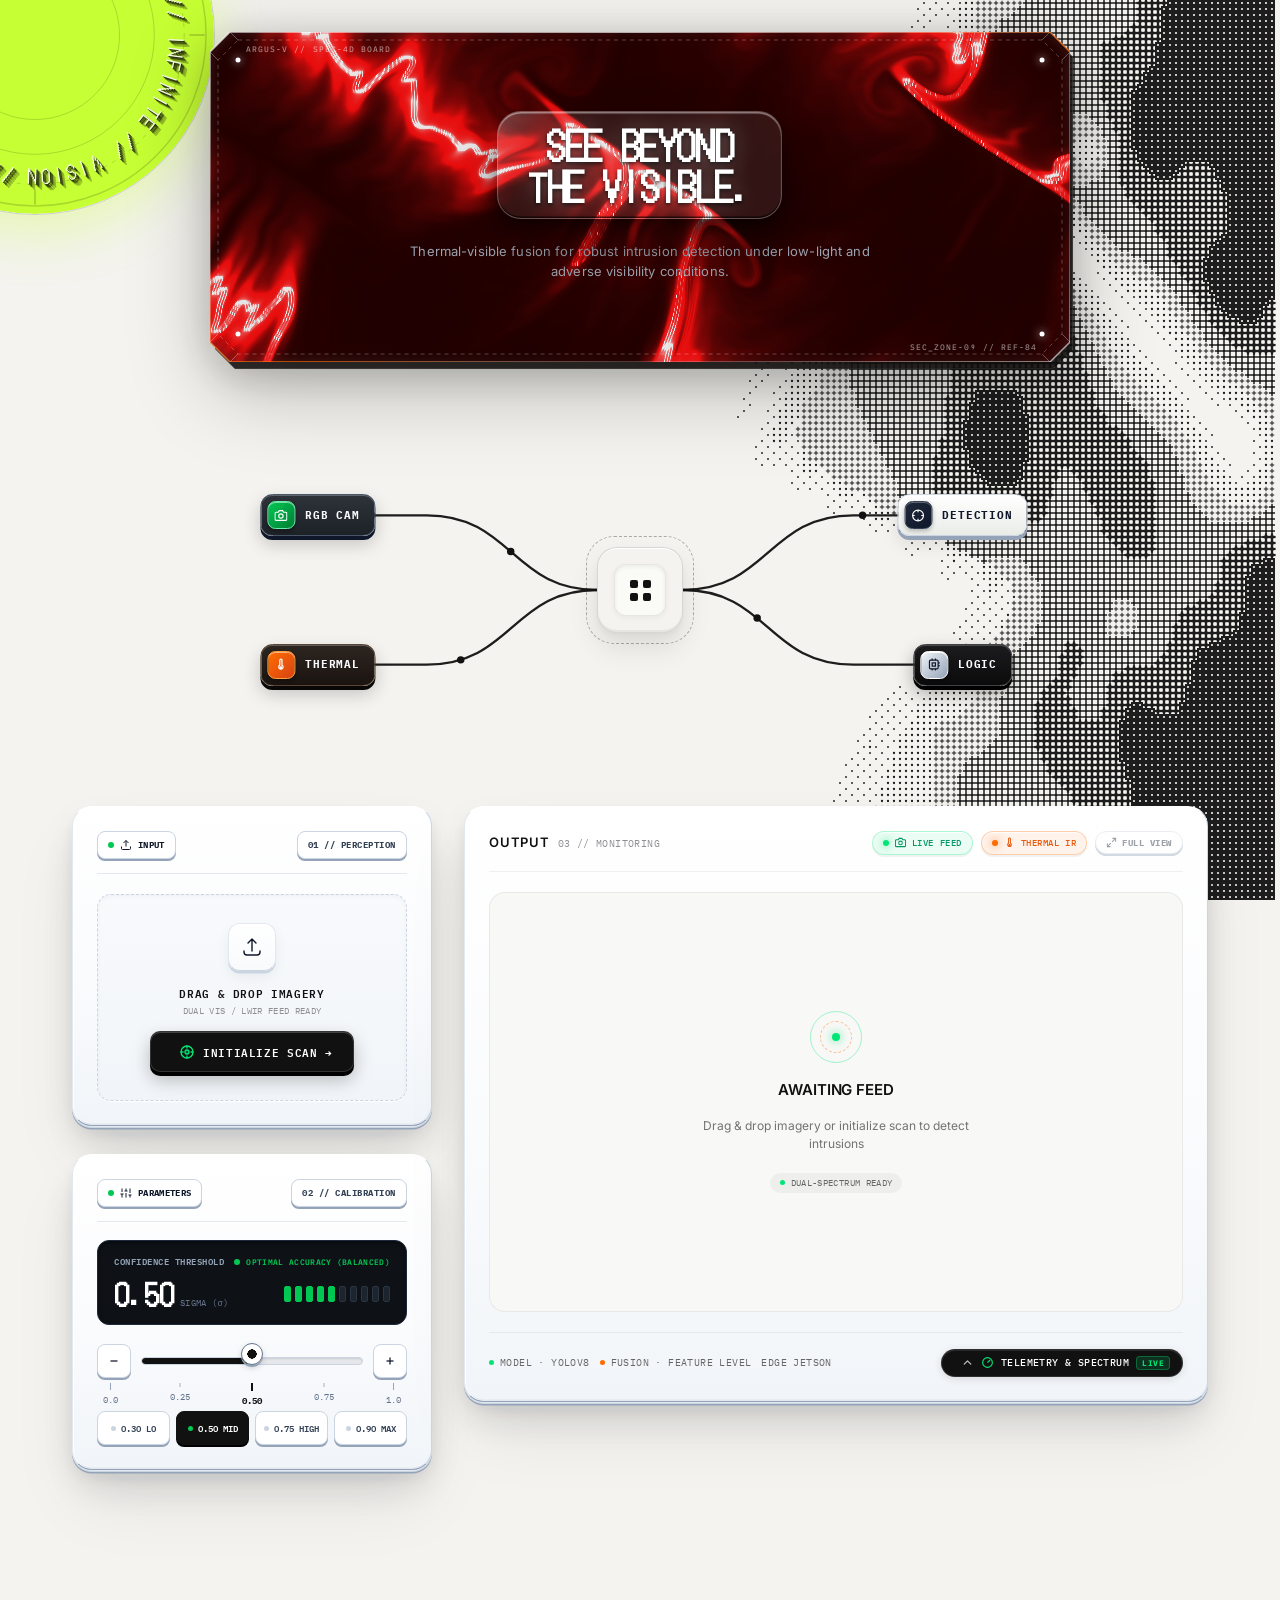
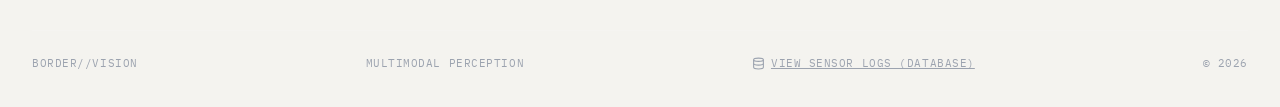
==== src/inference/static/index.html @ 2ac0a7ee "feat(terminal): build tactical surveillance terminal ui with responsive ergonomics and error hud" ====
<!DOCTYPE html>
<html lang="en">
<head>
    <meta charset="UTF-8">
    <meta name="viewport" content="width=device-width, initial-scale=1.0">
    <!-- Custom Brand URL Favicon & App Icons -->
    <link rel="icon" type="image/x-icon" href="favicon.ico?v=2">
    <link rel="icon" type="image/png" sizes="32x32" href="favicon-32x32.png?v=2">
    <link rel="icon" type="image/png" sizes="64x64" href="favicon.png?v=2">
    <link rel="apple-touch-icon" sizes="180x180" href="apple-touch-icon.png?v=2">
    <link rel="stylesheet" href="style.css?v=124">
    <link rel="stylesheet" href="pixel-swap.css?v=10">
    <link rel="stylesheet" href="components/glass-surface/glass-surface.css?v=10">
    <link rel="stylesheet" href="components/liquid-chrome/liquid-chrome.css?v=10">
    <link rel="stylesheet" href="components/cross-dither/cross-dither.css?v=10">
    <link rel="preconnect" href="https://fonts.googleapis.com">
    <link rel="preconnect" href="https://fonts.gstatic.com" crossorigin>
    <link href="https://fonts.googleapis.com/css2?family=DotGothic16&family=IBM+Plex+Mono:wght@400;500;600&family=Inter:wght@400;500;600&display=swap" rel="stylesheet">
    <!-- Full-Site Fluid Lenis Smooth Scrolling Engine -->
    <script src="lenis.min.js"></script>
</head>
<body>
    <!-- Subtle Grid Background -->
    <div class="bg-grid"></div>

    <!-- Cross-Dither Halftone Background Element (Top 0 to Bottom 100 Right Side) -->
    <div class="cross-dither-backdrop" id="crossDitherBackdrop" aria-hidden="true">
        <canvas id="crossDitherBgCanvas" class="cross-dither-bg-canvas"></canvas>
    </div>

    <!-- Top-Left Corner Real Background Spectrum Orb (54% Exposed // Center-to-Radius Transitions) -->
    <div class="corner-bg-orb-system" id="cornerBgOrb" aria-label="Brand Spectrum Orb" title="Click to cycle color palette">
        <div class="corner-bg-orb" id="cornerOrbDisc">
            <!-- Background Base Color Layer -->
            <div class="orb-layer-base" id="orbLayerBase"></div>
            <!-- Center-to-Radius Expanding Ripple Wave Layer -->
            <div class="orb-layer-ripple" id="orbLayerRipple"></div>

            <!-- Concentric Precision Calibration Rings -->
            <svg class="orb-rings-svg" viewBox="0 0 360 360" aria-hidden="true">
                <defs>
                    <path id="orbTextPath" d="M 180, 180 m -135, 0 a 135,135 0 1,1 270,0 a 135,135 0 1,1 -270,0" />
                </defs>
                <circle cx="180" cy="180" r="172" class="orb-svg-outer" />
                <circle cx="180" cy="180" r="150" class="orb-svg-dashed" />
                <circle cx="180" cy="180" r="120" class="orb-svg-solid" />
                <circle cx="180" cy="180" r="85" class="orb-svg-core" />
                <line x1="180" y1="10" x2="180" y2="24" class="orb-svg-tick" />
                <line x1="350" y1="180" x2="336" y2="180" class="orb-svg-tick" />
                <line x1="180" y1="350" x2="180" y2="336" class="orb-svg-tick" />
                <line x1="10" y1="180" x2="24" y2="180" class="orb-svg-tick" />
                
                <g class="orb-circular-text-group">
                    <text class="orb-circular-text">
                        <textPath href="#orbTextPath" startOffset="0%">
                            VISION // THERMAL // DETECTION // INFINITE // VISION // THERMAL // DETECTION // INFINITE // 
                        </textPath>
                    </text>
                </g>
            </svg>
        </div>
    </div>

    <!-- 4D Paper Board Upper Zone (Centered Board) -->
    <div class="metallic-black-header-wrapper">
        <!-- 4D Paper Underlayer Sheet (Physical depth) -->
        <div class="paper-underlayer"></div>

        <header class="metallic-black-header">
            <!-- LiquidChrome Component from React Bits (Background inside the board) -->
            <div id="liquid-chrome-bg" class="liquid-chrome-container" data-liquid-chrome
                 data-base-color="#230202"
                 data-speed="0.22"
                 data-amplitude="0.32"
                 data-frequency-x="2.8"
                 data-frequency-y="2.8"
                 data-interactive="true"></div>



            <!-- Header Content -->
            <div class="metallic-hero-content">
                <div class="hero-glass-surface-wrapper">
                    <div class="glass-surface" id="hero-glass-surface" data-glass-surface data-border-radius="24" data-distortion-scale="-160" data-green-offset="12" data-blue-offset="24" data-background-opacity="0.08">
                        <div class="glass-surface__content">
                            <h1 class="display-font hero-title">SEE BEYOND<br>THE VISIBLE.</h1>
                        </div>
                    </div>
                </div>
                <p class="body-font hero-subtitle">Thermal-visible fusion for robust intrusion detection under low-light and adverse visibility conditions.</p>
            </div>

        </header>

        <!-- Paper 4D Dimensional Border Frame (Desktop) -->
        <svg class="paper-4d-frame desktop-frame" viewBox="0 0 860 330" preserveAspectRatio="none" aria-hidden="true">
            <defs>
                <linearGradient id="paperRimGrad" x1="0%" y1="0%" x2="100%" y2="100%">
                    <stop offset="0%" stop-color="rgba(255, 255, 255, 0.75)" />
                    <stop offset="30%" stop-color="rgba(255, 255, 255, 0.35)" />
                    <stop offset="55%" stop-color="rgba(255, 107, 0, 0.85)" />
                    <stop offset="75%" stop-color="rgba(255, 255, 255, 0.25)" />
                    <stop offset="100%" stop-color="rgba(255, 255, 255, 0.65)" />
                </linearGradient>
            </defs>

            <!-- Outer Beveled Cut Hairline -->
            <path class="paper-rim-outer" d="M 20,0 L 840,0 L 860,20 L 860,310 L 840,330 L 20,330 L 0,310 L 0,20 Z" />

            <!-- Debossed Paper Crease / Scoreline -->
            <path class="paper-crease-inner" d="M 28,8 L 832,8 L 852,28 L 852,302 L 832,322 L 28,322 L 8,302 L 8,28 Z" />

            <!-- 4D Chamfer Corner Fold Creases -->
            <line x1="20" y1="0" x2="28" y2="8" class="paper-fold-seam" />
            <line x1="0" y1="20" x2="8" y2="28" class="paper-fold-seam" />

            <line x1="840" y1="0" x2="832" y2="8" class="paper-fold-seam" />
            <line x1="860" y1="20" x2="852" y2="28" class="paper-fold-seam" />

            <line x1="860" y1="310" x2="852" y2="302" class="paper-fold-seam" />
            <line x1="840" y1="330" x2="832" y2="322" class="paper-fold-seam" />

            <line x1="20" y1="330" x2="28" y2="322" class="paper-fold-seam" />
            <line x1="0" y1="310" x2="8" y2="302" class="paper-fold-seam" />

            <!-- Precision Corner Anchors / Tactile Mounting Rivets -->
            <circle cx="28" cy="28" r="2.5" class="paper-corner-rivet" />
            <circle cx="832" cy="28" r="2.5" class="paper-corner-rivet" />
            <circle cx="832" cy="302" r="2.5" class="paper-corner-rivet" />
            <circle cx="28" cy="302" r="2.5" class="paper-corner-rivet" />

            <!-- Embossed Tech Paper Plate Tag -->
            <text x="36" y="20" class="paper-plate-text">ARGUS-V // SPEC-4D BOARD</text>
            <text x="700" y="318" class="paper-plate-text">SEC_ZONE-09 // REF-84</text>
        </svg>

        <!-- Paper 4D Dimensional Border Frame (Mobile Portrait) -->
        <svg class="paper-4d-frame mobile-frame" viewBox="0 0 340 260" preserveAspectRatio="none" aria-hidden="true">
            <!-- Outer Beveled Cut Hairline -->
            <path class="paper-rim-outer" d="M 14,0 L 326,0 L 340,14 L 340,246 L 326,260 L 14,260 L 0,246 L 0,14 Z" />

            <!-- Debossed Paper Crease / Scoreline -->
            <path class="paper-crease-inner" d="M 20,6 L 320,6 L 334,20 L 334,240 L 320,254 L 20,254 L 6,240 L 6,20 Z" />

            <!-- 4D Chamfer Corner Fold Creases -->
            <line x1="14" y1="0" x2="20" y2="6" class="paper-fold-seam" />
            <line x1="0" y1="14" x2="6" y2="20" class="paper-fold-seam" />
            <line x1="326" y1="0" x2="320" y2="6" class="paper-fold-seam" />
            <line x1="340" y1="14" x2="334" y2="20" class="paper-fold-seam" />
            <line x1="340" y1="246" x2="334" y2="240" class="paper-fold-seam" />
            <line x1="326" y1="260" x2="320" y2="254" class="paper-fold-seam" />
            <line x1="14" y1="260" x2="20" y2="254" class="paper-fold-seam" />
            <line x1="0" y1="246" x2="6" y2="240" class="paper-fold-seam" />

            <!-- Precision Corner Anchors -->
            <circle cx="20" cy="20" r="2.2" class="paper-corner-rivet" />
            <circle cx="320" cy="20" r="2.2" class="paper-corner-rivet" />
            <circle cx="320" cy="240" r="2.2" class="paper-corner-rivet" />
            <circle cx="20" cy="240" r="2.2" class="paper-corner-rivet" />

            <!-- Embossed Tech Paper Plate Tag -->
            <text x="28" y="16" class="paper-plate-text">ARGUS-V // SPEC-4D</text>
            <text x="220" y="248" class="paper-plate-text">SEC_ZONE-09</text>
        </svg>
    </div>

    <main class="content-wrapper">
        <!-- Schematic Visualization -->
        <div class="flow-diagram">
                <svg class="flow-svg" viewBox="0 0 800 300" preserveAspectRatio="xMidYMid meet">
                    <!-- Solid Black Connecting Paths -->
                    <path class="flow-path" d="M 100,80 L 200,80 C 280,80 280,150 360,150" />
                    <path class="flow-path" d="M 100,220 L 200,220 C 280,220 280,150 360,150" />
                    <path class="flow-path" d="M 440,150 C 520,150 520,80 600,80 L 700,80" />
                    <path class="flow-path" d="M 440,150 C 520,150 520,220 600,220 L 700,220" />
                    
                    <!-- Animated Solid Black Particles -->
                    <circle r="3.5" class="flow-dot">
                        <animateMotion dur="2.5s" repeatCount="indefinite" path="M 100,80 L 200,80 C 280,80 280,150 360,150" />
                    </circle>
                    <circle r="3.5" class="flow-dot">
                        <animateMotion dur="2.5s" repeatCount="indefinite" begin="1.25s" path="M 100,80 L 200,80 C 280,80 280,150 360,150" />
                    </circle>
            
                    <circle r="3.5" class="flow-dot">
                        <animateMotion dur="2.5s" repeatCount="indefinite" begin="0.5s" path="M 100,220 L 200,220 C 280,220 280,150 360,150" />
                    </circle>
            
                    <circle r="3.5" class="flow-dot">
                        <animateMotion dur="2.5s" repeatCount="indefinite" begin="0s" path="M 440,150 C 520,150 520,80 600,80 L 700,80" />
                    </circle>
                    <circle r="3.5" class="flow-dot">
                        <animateMotion dur="2.5s" repeatCount="indefinite" begin="1s" path="M 440,150 C 520,150 520,220 600,220 L 700,220" />
                    </circle>
                </svg>
            
                <div class="flow-nodes">
                    <!-- 1. RGB CAM: Solid Gunmetal Chassis + Emerald Metallic Icon Pod -->
                    <button class="btn-3d-node node-metallic-gunmetal" style="left: 12.5%; top: 26.66%;" aria-label="RGB Camera Channel" title="RGB CAM">
                        <span class="btn-3d-icon-badge badge-emerald">
                            <svg class="node-icon" viewBox="0 0 24 24" width="13" height="13" fill="none" stroke="currentColor" stroke-width="2.2"><path d="M23 19a2 2 0 0 1-2 2H3a2 2 0 0 1-2-2V8a2 2 0 0 1 2-2h4l2-3h6l2 3h4a2 2 0 0 1 2 2z"></path><circle cx="12" cy="13" r="4"></circle></svg>
                        </span>
                        <span class="btn-3d-text">RGB CAM</span>
                    </button>

                    <!-- 2. THERMAL: Solid Dark Bronze Chassis + Amber Copper Icon Pod -->
                    <button class="btn-3d-node node-metallic-bronze" style="left: 12.5%; top: 73.33%;" aria-label="Thermal Infrared Channel" title="THERMAL">
                        <span class="btn-3d-icon-badge badge-amber">
                            <svg class="node-icon" viewBox="0 0 24 24" width="13" height="13" fill="none" stroke="currentColor" stroke-width="2.2"><path d="M14 4a2 2 0 0 0-4 0v9.17a4 4 0 1 0 4 0V4z"></path><circle cx="12" cy="18" r="1.5" fill="currentColor"></circle></svg>
                        </span>
                        <span class="btn-3d-text">THERMAL</span>
                    </button>
                    
                    <!-- Central Fusion Hub: 3D Glass Depth (Color Preserved) -->
                    <div class="flow-hub hub-3d-glass" style="left: 50%; top: 50%;">
                        <div class="hub-ring"></div>
                        <div class="hub-core">
                            <div class="core-dots">
                                <div class="c-dot"></div>
                                <div class="c-dot"></div>
                                <div class="c-dot"></div>
                                <div class="c-dot"></div>
                            </div>
                        </div>
                    </div>
            
                    <!-- 3. DETECTION: Solid Platinum White Chassis + Obsidian Black Icon Pod -->
                    <button class="btn-3d-node node-metallic-platinum" style="left: 87.5%; top: 26.66%;" aria-label="Detection Layer" title="DETECTION">
                        <span class="btn-3d-icon-badge badge-obsidian">
                            <svg class="node-icon" viewBox="0 0 24 24" width="13" height="13" fill="none" stroke="currentColor" stroke-width="2.2"><circle cx="12" cy="12" r="10"></circle><line x1="22" y1="12" x2="18" y2="12"></line><line x1="6" y1="12" x2="2" y2="12"></line><line x1="12" y1="6" x2="12" y2="2"></line><line x1="12" y1="22" x2="12" y2="18"></line></svg>
                        </span>
                        <span class="btn-3d-text">DETECTION</span>
                    </button>

                    <!-- 4. LOGIC: Solid Matte Obsidian Black Chassis + Silver Chrome Icon Pod -->
                    <button class="btn-3d-node node-metallic-obsidian" style="left: 87.5%; top: 73.33%;" aria-label="Edge Logic Engine" title="LOGIC">
                        <span class="btn-3d-icon-badge badge-chrome">
                            <svg class="node-icon" viewBox="0 0 24 24" width="13" height="13" fill="none" stroke="currentColor" stroke-width="2.2"><rect x="4" y="4" width="16" height="16" rx="2" ry="2"></rect><rect x="9" y="9" width="6" height="6"></rect><line x1="9" y1="1" x2="9" y2="4"></line><line x1="15" y1="1" x2="15" y2="4"></line><line x1="9" y1="20" x2="9" y2="23"></line><line x1="15" y1="20" x2="15" y2="23"></line><line x1="20" y1="9" x2="23" y2="9"></line><line x1="20" y1="14" x2="23" y2="14"></line></svg>
                        </span>
                        <span class="btn-3d-text">LOGIC</span>
                    </button>
                </div>
        </div>

        <section class="dashboard-grid">
            <div class="panel-column">
                <!-- Upload Card 01: 3D Tactical Sensor Input Platter -->
                <div class="data-card upload-card card-3d-console" id="upload-box">
                    <!-- Corner Hardware Accents -->
                    <div class="card-3d-corner tl"></div>
                    <div class="card-3d-corner tr"></div>
                    <div class="card-3d-corner bl"></div>
                    <div class="card-3d-corner br"></div>

                    <div class="card-header">
                        <span class="tech-label label-3d-glow">
                            <span class="input-live-dot"></span>
                            <svg class="header-tag-icon" viewBox="0 0 24 24" width="12" height="12" fill="none" stroke="currentColor" stroke-width="2"><path d="M21 15v4a2 2 0 0 1-2 2H5a2 2 0 0 1-2-2v-4"></path><polyline points="17 8 12 3 7 8"></polyline><line x1="12" y1="3" x2="12" y2="15"></line></svg>
                            INPUT
                        </span>
                        <span class="tech-label label-3d-tag">
                            <span class="tag-desktop">01 // PERCEPTION</span>
                            <span class="tag-mobile">01</span>
                        </span>
                    </div>
                    <div class="upload-content upload-content-3d">
                        <div class="upload-corner-mark mark-tl"></div>
                        <div class="upload-corner-mark mark-tr"></div>
                        <div class="upload-corner-mark mark-bl"></div>
                        <div class="upload-corner-mark mark-br"></div>
                        <div class="upload-icon-chassis">
                            <svg class="upload-icon" xmlns="http://www.w3.org/2000/svg" fill="none" viewBox="0 0 24 24" stroke="currentColor">
                                <path stroke-linecap="round" stroke-linejoin="round" stroke-width="1.4" d="M4 16v1a3 3 0 003 3h10a3 3 0 003-3v-1m-4-8l-4-4m0 0L8 8m4-4v12" />
                            </svg>
                        </div>
                        <div class="upload-text-group">
                            <p class="tech-text upload-heading">DRAG &amp; DROP IMAGERY</p>
                            <span class="upload-subtext">DUAL VIS / LWIR FEED READY</span>
                        </div>
                        <button class="btn-scan-3d" id="scan-button" aria-label="Initialize Detection Scan">
                            <span class="btn-scan-beam"></span>
                            <svg class="btn-scan-icon" viewBox="0 0 24 24" width="16" height="16" fill="none" stroke="currentColor" stroke-width="2" stroke-linecap="round" stroke-linejoin="round">
                                <circle cx="12" cy="12" r="9"></circle>
                                <path d="M12 3v3m0 12v3M3 12h3m12 0h3"></path>
                                <circle cx="12" cy="12" r="3" fill="currentColor" fill-opacity="0.3"></circle>
                            </svg>
                            <span class="btn-text-desktop">INITIALIZE SCAN &rarr;</span>
                            <span class="btn-text-mobile">SCAN</span>
                        </button>
                        <input type="file" id="file-input" class="hidden" accept="image/*">
                    </div>
                </div>

                <!-- Parameters Card 02: 3D Tactical Tuning Console -->
                <div class="data-card settings-card card-3d-console">
                    <!-- Corner Hardware Accents -->
                    <div class="card-3d-corner tl"></div>
                    <div class="card-3d-corner tr"></div>
                    <div class="card-3d-corner bl"></div>
                    <div class="card-3d-corner br"></div>

                    <div class="card-header">
                        <span class="tech-label label-3d-glow">
                            <span class="param-live-dot"></span>
                            <svg class="header-tag-icon" viewBox="0 0 24 24" width="12" height="12" fill="none" stroke="currentColor" stroke-width="2"><line x1="4" y1="21" x2="4" y2="14"></line><line x1="4" y1="10" x2="4" y2="3"></line><line x1="12" y1="21" x2="12" y2="12"></line><line x1="12" y1="8" x2="12" y2="3"></line><line x1="20" y1="21" x2="20" y2="16"></line><line x1="20" y1="12" x2="20" y2="3"></line><line x1="1" y1="14" x2="7" y2="14"></line><line x1="9" y1="8" x2="15" y2="8"></line><line x1="17" y1="16" x2="23" y2="16"></line></svg>
                            PARAMETERS
                        </span>
                        <span class="tech-label label-3d-tag">
                            <span class="tag-desktop">02 // CALIBRATION</span>
                            <span class="tag-mobile">02</span>
                        </span>
                    </div>

                    <!-- 3D Precision HUD Display Matrix -->
                    <div class="param-hud-screen">
                        <div class="hud-screen-top">
                            <span class="hud-screen-label">CONFIDENCE THRESHOLD</span>
                            <div class="hud-screen-status">
                                <span class="status-pulse-dot"></span>
                                <span id="conf-status-text">OPTIMAL ACCURACY</span>
                            </div>
                        </div>
                        <div class="hud-screen-main">
                            <div class="hud-value-display">
                                <span class="hud-main-val" id="conf-val">0.50</span>
                                <span class="hud-unit-tag">SIGMA (&sigma;)</span>
                            </div>
                            <!-- 10-Segment LED Meter -->
                            <div class="hud-led-meter" id="hud-led-meter" aria-hidden="true">
                                <span class="led-seg is-lit"></span>
                                <span class="led-seg is-lit"></span>
                                <span class="led-seg is-lit"></span>
                                <span class="led-seg is-lit"></span>
                                <span class="led-seg is-lit"></span>
                                <span class="led-seg"></span>
                                <span class="led-seg"></span>
                                <span class="led-seg"></span>
                                <span class="led-seg"></span>
                                <span class="led-seg"></span>
                            </div>
                        </div>
                    </div>

                    <!-- 3D Recessed Physical Slider Control Bay -->
                    <div class="control-group">
                        <div class="slider-control-row">
                            <button type="button" class="btn-nudge-3d" id="btn-nudge-down" aria-label="Decrease threshold by 0.05">
                                <svg viewBox="0 0 24 24" width="12" height="12" fill="none" stroke="currentColor" stroke-width="2.5"><line x1="5" y1="12" x2="19" y2="12"></line></svg>
                            </button>
                            <div class="range-wrapper-3d">
                                <div class="range-track-groove">
                                    <div class="range-track-fill" id="range-track-fill" style="width: 50%;"></div>
                                </div>
                                <input type="range" id="conf-slider" min="0" max="1" step="0.05" value="0.5" aria-label="Confidence Threshold Slider">
                            </div>
                            <button type="button" class="btn-nudge-3d" id="btn-nudge-up" aria-label="Increase threshold by 0.05">
                                <svg viewBox="0 0 24 24" width="12" height="12" fill="none" stroke="currentColor" stroke-width="2.5"><line x1="12" y1="5" x2="12" y2="19"></line><line x1="5" y1="12" x2="19" y2="12"></line></svg>
                            </button>
                        </div>
                        
                        <!-- Precision Calibration Scale -->
                        <div class="range-scale-ticks">
                            <div class="scale-point" data-val="0.0">
                                <div class="scale-tick major"></div>
                                <span>0.0</span>
                            </div>
                            <div class="scale-point" data-val="0.25">
                                <div class="scale-tick"></div>
                                <span>0.25</span>
                            </div>
                            <div class="scale-point active" data-val="0.5">
                                <div class="scale-tick major"></div>
                                <span>0.50</span>
                            </div>
                            <div class="scale-point" data-val="0.75">
                                <div class="scale-tick"></div>
                                <span>0.75</span>
                            </div>
                            <div class="scale-point" data-val="1.0">
                                <div class="scale-tick major"></div>
                                <span>1.0</span>
                            </div>
                        </div>

                        <!-- 3D Tactile Preset Push-Buttons -->
                        <div class="param-preset-group">
                            <button type="button" class="btn-preset-3d" data-preset="0.30">
                                <span class="preset-led"></span>
                                <span>0.30 LO</span>
                            </button>
                            <button type="button" class="btn-preset-3d is-active" data-preset="0.50">
                                <span class="preset-led"></span>
                                <span>0.50 MID</span>
                            </button>
                            <button type="button" class="btn-preset-3d" data-preset="0.75">
                                <span class="preset-led"></span>
                                <span>0.75 HIGH</span>
                            </button>
                            <button type="button" class="btn-preset-3d" data-preset="0.90">
                                <span class="preset-led"></span>
                                <span>0.90 MAX</span>
                            </button>
                        </div>
                    </div>
                </div>
            </div>

            <!-- Output Display Card: 3D Master Monitoring Console -->
            <div class="data-card display-card card-3d-console">
                <!-- Corner Hardware Accents -->
                <div class="card-3d-corner tl"></div>
                <div class="card-3d-corner tr"></div>
                <div class="card-3d-corner bl"></div>
                <div class="card-3d-corner br"></div>

                <div class="card-header">
                    <div class="apple-header-title">
                        <span class="title-text">OUTPUT</span>
                        <span class="index-tag">
                            <span class="tag-desktop">03 // MONITORING</span>
                            <span class="tag-mobile">03</span>
                        </span>
                    </div>
                    <div class="apple-status-pills">
                        <span class="apple-pill-green pill-3d">
                            <span class="pill-dot"></span>
                            <svg class="pill-icon" viewBox="0 0 24 24" width="11" height="11" fill="none" stroke="currentColor" stroke-width="2.2"><path d="M23 19a2 2 0 0 1-2 2H3a2 2 0 0 1-2-2V8a2 2 0 0 1 2-2h4l2-3h6l2 3h4a2 2 0 0 1 2 2z"></path><circle cx="12" cy="13" r="4"></circle></svg>
                            <span class="pill-text-desktop">LIVE FEED</span>
                            <span class="pill-text-mobile">LIVE</span>
                        </span>
                        <span class="apple-pill-orange pill-3d">
                            <span class="pill-dot"></span>
                            <svg class="pill-icon" viewBox="0 0 24 24" width="11" height="11" fill="none" stroke="currentColor" stroke-width="2.2"><path d="M14 4a2 2 0 0 0-4 0v9.17a4 4 0 1 0 4 0V4z"></path><circle cx="12" cy="18" r="1.5" fill="currentColor"></circle></svg>
                            <span class="pill-text-desktop">THERMAL IR</span>
                            <span class="pill-text-mobile">IR</span>
                        </span>
                        <button class="apple-pill-fullview pill-3d" id="btn-fullview-trigger" title="Inspect Full View" aria-label="Open Full View">
                            <svg viewBox="0 0 24 24" width="11" height="11" fill="none" stroke="currentColor" stroke-width="2.2" stroke-linecap="round" stroke-linejoin="round">
                                <polyline points="15 3 21 3 21 9"></polyline>
                                <polyline points="9 21 3 21 3 15"></polyline>
                                <line x1="21" y1="3" x2="14" y2="10"></line>
                                <line x1="3" y1="21" x2="10" y2="14"></line>
                            </svg>
                            <span class="pill-text-desktop">FULL VIEW</span>
                            <span class="pill-text-mobile">EXPAND</span>
                        </button>
                    </div>
                </div>
                
                <div id="alert-banner" class="alert-minimal hidden">
                    <span class="alert-dot"></span>
                    <span id="alert-text" class="tech-text">INTRUSION DETECTED</span>
                </div>

                <!-- Tactical Defense Error & Exception HUD Banner -->
                <div id="system-error-banner" class="system-error-banner hidden" role="alert">
                    <div class="error-banner-icon">
                        <svg viewBox="0 0 24 24" width="15" height="15" fill="none" stroke="currentColor" stroke-width="2.2" stroke-linecap="round" stroke-linejoin="round">
                            <polygon points="7.86 2 16.14 2 22 7.86 22 16.14 16.14 22 7.86 22 2 16.14 2 7.86 7.86 2"></polygon>
                            <line x1="12" y1="8" x2="12" y2="12"></line>
                            <line x1="12" y1="16" x2="12.01" y2="16"></line>
                        </svg>
                    </div>
                    <div class="error-banner-content">
                        <div class="error-banner-title">
                            <span id="system-error-title">SYSTEM EXCEPTION</span>
                            <span id="system-error-code" class="error-banner-code">ERR_SEC</span>
                        </div>
                        <span id="system-error-text" class="error-banner-text">Error details will appear here.</span>
                    </div>
                    <button id="system-error-close" class="error-banner-close" aria-label="Dismiss error">&times;</button>
                </div>

                <div class="display-panel" id="output-display-panel">
                    <img id="output-image" class="hidden" alt="Detection Output" title="Click to view full image">
                    
                    <!-- Floating Expand Hint on Image Hover -->
                    <button class="output-expand-hint" id="output-expand-hint" aria-label="Expand image to full view">
                        <svg viewBox="0 0 24 24" width="13" height="13" fill="none" stroke="currentColor" stroke-width="2.2" stroke-linecap="round" stroke-linejoin="round">
                            <polyline points="15 3 21 3 21 9"></polyline>
                            <polyline points="9 21 3 21 3 15"></polyline>
                            <line x1="21" y1="3" x2="14" y2="10"></line>
                            <line x1="3" y1="21" x2="10" y2="14"></line>
                        </svg>
                        <span>FULL VIEW</span>
                    </button>
                    
                    <!-- Apple-level Minimal Standby Placeholder -->
                    <div id="placeholder" class="apple-standby">
                        <div class="apple-standby-icon">
                            <div class="icon-ring"></div>
                            <div class="icon-ring-inner"></div>
                            <div class="icon-center-dot"></div>
                        </div>
                        <span class="apple-standby-title">AWAITING FEED</span>
                        <p class="apple-standby-desc">Drag & drop imagery or initialize scan to detect intrusions</p>
                        <div class="apple-standby-tag">
                            <span class="tag-indicator"></span>
                            <span>DUAL-SPECTRUM READY</span>
                        </div>
                    </div>
                    
                    <!-- Apple-level Minimal Processing State -->
                    <div id="spinner" class="apple-processing hidden">
                        <div class="apple-progress-bar"></div>
                        <span class="apple-processing-title">PROCESSING</span>
                        <p class="apple-processing-sub">FUSING THERMAL & RGB TENSORS</p>
                    </div>

                    <!-- Hardware-accelerated Canvas for High-Performance Pixel Swap & Shimmer -->
                    <canvas id="pixel-swap-canvas" class="pixel-swap-canvas"></canvas>
                </div>
                
                <div class="card-footer">
                    <div class="card-footer-chips">
                        <div class="apple-footer-chip">
                            <span class="chip-dot-green"></span>
                            <span class="chip-text-desktop">MODEL · YOLOv8</span>
                            <span class="chip-text-mobile">YOLOv8</span>
                        </div>
                        <div class="apple-footer-chip">
                            <span class="chip-dot-orange"></span>
                            <span class="chip-text-desktop">FUSION · FEATURE LEVEL</span>
                            <span class="chip-text-mobile">FUSION</span>
                        </div>
                        <div class="apple-footer-chip">
                            <span class="chip-text-desktop">EDGE JETSON</span>
                            <span class="chip-text-mobile">JETSON</span>
                        </div>
                    </div>

                    <!-- Attached Dropup Controls Dock -->
                    <div class="attached-dropup-dock" id="output-dropup-dock">
                        <button class="dropup-trigger" id="dropup-trigger-btn" aria-expanded="false" aria-label="Toggle Sensory Telemetry & Spectral Modes">
                            <span class="dropup-trigger-glow"></span>
                            <svg class="dropup-icon-chevron" viewBox="0 0 24 24" width="13" height="13" fill="none" stroke="currentColor" stroke-width="2.5" stroke-linecap="round" stroke-linejoin="round">
                                <polyline points="18 15 12 9 6 15"></polyline>
                            </svg>
                            <svg class="dropup-icon-radar" viewBox="0 0 24 24" width="13" height="13" fill="none" stroke="currentColor" stroke-width="2">
                                <circle cx="12" cy="12" r="9"></circle>
                                <path d="M12 12l5-5"></path>
                            </svg>
                            <span class="dropup-text-desktop">TELEMETRY &amp; SPECTRUM</span>
                            <span class="dropup-text-mobile">TELEMETRY</span>
                            <span class="dropup-badge-live">LIVE</span>
                        </button>

                        <!-- Upward Sliding Dropup Panel -->
                        <div class="attached-dropup-panel" id="attached-dropup-panel" aria-hidden="true">
                            <div class="dropup-panel-header">
                                <div class="panel-header-title">
                                    <span class="panel-title-tag">SPECTRUM TELEMETRY</span>
                                    <span class="panel-subtitle">LIVE SENSORY DIAGNOSTICS</span>
                                </div>
                                <span class="panel-status-pill">
                                    <span class="pill-dot"></span>
                                    ONLINE
                                </span>
                            </div>

                            <!-- Live Telemetry Grid -->
                            <div class="dropup-telemetry-grid">
                                <div class="telemetry-card">
                                    <span class="telemetry-label">INFERENCE SPEED</span>
                                    <span class="telemetry-val" id="telemetry-fps">60 FPS <small class="text-sub">· 18.4ms</small></span>
                                </div>
                                <div class="telemetry-card">
                                    <span class="telemetry-label">THERMAL &Delta;T PEAK</span>
                                    <span class="telemetry-val text-accent-orange" id="telemetry-temp">+4.2&deg;C</span>
                                </div>
                                <div class="telemetry-card">
                                    <span class="telemetry-label">FUSION CONFIDENCE</span>
                                    <span class="telemetry-val text-accent-green" id="telemetry-confidence">94.8%</span>
                                </div>
                                <div class="telemetry-card">
                                    <span class="telemetry-label">TENSOR DIMENSIONS</span>
                                    <span class="telemetry-val">640&times;640 <small class="text-sub">RGB+IR</small></span>
                                </div>
                            </div>

                            <div class="dropup-divider"></div>

                            <!-- Spectral View Mode Selector -->
                            <div class="dropup-modes-section">
                                <span class="section-label">SPECTRAL VIEWPORT MODE</span>
                                <div class="spectral-mode-buttons">
                                    <button class="spectral-mode-btn is-active" data-mode="fusion">
                                        <span class="mode-dot mode-dot-fusion"></span>
                                        <span>DUAL FUSION</span>
                                    </button>
                                    <button class="spectral-mode-btn" data-mode="whitehot">
                                        <span class="mode-dot mode-dot-thermal"></span>
                                        <span>WHITE-HOT IR</span>
                                    </button>
                                    <button class="spectral-mode-btn" data-mode="ironbow">
                                        <span class="mode-dot mode-dot-ironbow"></span>
                                        <span>IRONBOW</span>
                                    </button>
                                    <button class="spectral-mode-btn" data-mode="rgb">
                                        <span class="mode-dot mode-dot-rgb"></span>
                                        <span>ENHANCED RGB</span>
                                    </button>
                                </div>
                            </div>

                            <!-- Threat Overlay Toggles -->
                            <div class="dropup-toggles-row">
                                <label class="dropup-toggle-item">
                                    <input type="checkbox" id="toggle-bboxes" checked>
                                    <span class="custom-toggle-slider"></span>
                                    <span class="toggle-text">BOUNDING BOXES</span>
                                </label>
                                <label class="dropup-toggle-item">
                                    <input type="checkbox" id="toggle-heatmap" checked>
                                    <span class="custom-toggle-slider"></span>
                                    <span class="toggle-text">HEATMAP OVERLAY</span>
                                </label>
                            </div>
                        </div>
                    </div>
                </div>
            </div>
        </section>
    </main>

    <footer>
        <div class="footer-line"></div>
        <div class="footer-content tech-text text-muted">
            <span class="footer-brand">BORDER//VISION</span>
            <span class="footer-tagline">MULTIMODAL PERCEPTION</span>
            <span class="footer-logs-wrap">
                <a href="/gallery.html" class="footer-logs-btn">
                    <svg viewBox="0 0 24 24" width="13" height="13" fill="none" stroke="currentColor" stroke-width="2"><ellipse cx="12" cy="5" rx="9" ry="3"></ellipse><path d="M21 12c0 1.66-4 3-9 3s-9-1.34-9-3"></path><path d="M3 5v14c0 1.66 4 3 9 3s9-1.34 9-3V5"></path></svg>
                    <span class="logs-text-desktop">VIEW SENSOR LOGS (DATABASE)</span>
                    <span class="logs-text-mobile">SENSOR LOGS</span>
                </a>
            </span>
            <span class="footer-copy">&copy; 2026</span>
        </div>
    </footer>

    <!-- Full View Lightbox Terminal Modal (Smooth 3D Flip & Upscale) -->
    <div class="image-fullview-modal" id="imageFullviewModal" aria-hidden="true" role="dialog" aria-modal="true">
        <!-- Backdrop Blur (Touching/clicking outside closes the modal) -->
        <div class="fullview-backdrop" id="fullviewBackdrop"></div>
        
        <!-- 3D Flipping & Scaling Dialog Frame -->
        <div class="fullview-dialog" id="fullviewDialog">
            <!-- 3D Header Bar with Close Button -->
            <div class="fullview-hud-header">
                <div class="fullview-hud-left">
                    <span class="fullview-tag-badge">
                        <span class="fullview-live-dot"></span>
                        <span class="fullview-tag-text">ANALYZED OUTPUT // 03</span>
                    </span>
                    <span class="fullview-meta-chip" id="fullviewMetaDimensions">FULL RESOLUTION</span>
                </div>

                <!-- Prominent 3D Close Button -->
                <button class="fullview-close-btn" id="fullviewCloseBtn" aria-label="Close Full View (Esc)" title="Close (Esc)">
                    <svg viewBox="0 0 24 24" width="13" height="13" fill="none" stroke="currentColor" stroke-width="2.5" stroke-linecap="round" stroke-linejoin="round">
                        <line x1="18" y1="6" x2="6" y2="18"></line>
                        <line x1="6" y1="6" x2="18" y2="18"></line>
                    </svg>
                    <span>CLOSE</span>
                </button>
            </div>

            <!-- 3D Image Chassis Frame -->
            <div class="fullview-image-chassis" id="fullviewImageChassis">
                <img class="fullview-img" id="fullviewImg" src="" alt="Analyzed Detection Output Full View">
                <!-- Tactical Corner Brackets -->
                <div class="fullview-corner-bracket tl"></div>
                <div class="fullview-corner-bracket tr"></div>
                <div class="fullview-corner-bracket bl"></div>
                <div class="fullview-corner-bracket br"></div>
            </div>

            <!-- Bottom Tactile Telemetry Strip -->
            <div class="fullview-hud-footer">
                <div class="fullview-footer-info">
                    <span class="fullview-hint-text">TOUCH OUTSIDE OR PRESS <kbd>ESC</kbd> TO CLOSE</span>
                </div>
                <div class="fullview-actions">
                    <a class="fullview-action-btn" id="fullviewDownloadBtn" download="detection_output.png" title="Download Image">
                        <svg viewBox="0 0 24 24" width="13" height="13" fill="none" stroke="currentColor" stroke-width="2.2" stroke-linecap="round" stroke-linejoin="round">
                            <path d="M21 15v4a2 2 0 0 1-2 2H5a2 2 0 0 1-2-2v-4"></path>
                            <polyline points="7 10 12 15 17 10"></polyline>
                            <line x1="12" y1="15" x2="12" y2="3"></line>
                        </svg>
                        <span>DOWNLOAD</span>
                    </a>
                </div>
            </div>
        </div>
    </div>

    <script src="pixel-swap.js?v=6"></script>
    <script src="components/glass-surface/glass-surface.js?v=1"></script>
    <script src="components/liquid-chrome/liquid-chrome.js?v=2"></script>
    <script src="components/cross-dither/cross-dither.js?v=5"></script>
    <script src="app.js?v=118"></script>
</body>
</html>
---- src/inference/static/style.css ----
:root {
  --canvas: #F4F3EF;
  --surface: #FAFAF7;
  --ink: #111111;
  --muted: #6F706C;
  --line: #D9D8D3;
  --soft-line: #E7E6E1;
  --green: #00E676;
  --neon-green: #00E676;
  --orange: #FF6B00;
  --thermal: #FF6B00;
}

/* Lenis Smooth Scrolling — Full Site Fluidity */
html.lenis, html.lenis body {
  height: auto;
  min-height: 100vh;
}

html.lenis {
  scroll-behavior: auto !important;
}

.lenis.lenis-smooth {
  scroll-behavior: auto !important;
}

.lenis.lenis-smooth [data-lenis-prevent] {
  overscroll-behavior: contain;
}

.lenis.lenis-stopped {
  overflow: hidden;
}

.lenis.lenis-smooth iframe {
  pointer-events: none;
}

* {
  box-sizing: border-box;
  margin: 0;
  padding: 0;
}

body {
  background-color: var(--canvas);
  color: var(--ink);
  font-family: 'Inter', -apple-system, sans-serif;
  line-height: 1.5;
  -webkit-font-smoothing: antialiased;
}

/* Background grid */
.bg-grid {
  position: fixed;
  top: 0; left: 0; width: 100vw; height: 100vh;
  background-image: radial-gradient(rgba(17,17,17,0.08) 0.7px, transparent 0.7px);
  background-size: 8px 8px;
  z-index: -1;
  pointer-events: none;
}

/* Typography Classes */
.display-font {
  font-family: 'DotGothic16', sans-serif;
  letter-spacing: 0.02em;
}

.body-font {
  font-family: 'Inter', sans-serif;
}

.tech-text {
  font-family: 'IBM Plex Mono', monospace;
  font-size: 11px;
  letter-spacing: 0.05em;
  text-transform: uppercase;
}

.tech-label {
  display: inline-flex;
  align-items: center;
  padding: 4px 9px;
  border: 1px solid var(--line);
  border-radius: 999px;
  font-family: 'IBM Plex Mono', monospace;
  font-size: 9px;
  letter-spacing: 0.04em;
  text-transform: uppercase;
  background: var(--surface);
  color: var(--ink);
}

.text-muted { color: var(--muted); }
.highlight { color: var(--ink); font-weight: 600; }

/* System Status HUD */
.system-status-hud {
  position: fixed;
  top: 32px;
  left: 32px;
  display: flex;
  align-items: center;
  gap: 12px;
  padding: 8px 16px;
  border: 1px solid var(--line);
  border-radius: 4px;
  background: var(--surface);
  font-family: 'IBM Plex Mono', monospace;
  font-size: 10px;
  text-transform: uppercase;
  letter-spacing: 0.1em;
  color: var(--ink);
  z-index: 100;
  box-shadow: 0 4px 12px rgba(17,17,17,0.05);
}

.hud-indicator {
  position: relative;
  width: 8px;
  height: 8px;
}

.hud-dot {
  position: absolute;
  inset: 0;
  background-color: var(--green);
  border-radius: 50%;
}

.hud-ping {
  position: absolute;
  inset: -4px;
  border: 1px solid var(--green);
  border-radius: 50%;
  animation: radarPing 2s infinite ease-out;
}

@keyframes radarPing {
  0% { transform: scale(0.5); opacity: 1; }
  100% { transform: scale(2); opacity: 0; }
}

.giant-curved-band {
  position: fixed;
  top: 50%;
  margin-top: -600px;
  left: -600px;
  width: 1200px;
  height: 1200px;
  z-index: 0;
  pointer-events: none;
  animation: spinRotate 120s linear infinite;
  opacity: 0.8;
}

.giant-curved-band.right-side {
  left: auto;
  right: -600px;
}

.giant-curved-band svg {
  width: 100%;
  height: 100%;
}

@keyframes spinRotate {
  from { transform: rotate(0deg); }
  to { transform: rotate(360deg); }
}

.nav-links {
  display: flex;
  gap: 32px;
}
.nav-links a { text-decoration: none; color: var(--muted); transition: color 0.2s; }
.nav-links a:hover { color: var(--ink); }

.status-dot {
  display: inline-block;
  width: 6px; height: 6px;
  background-color: var(--green);
  border-radius: 50%;
  margin-right: 6px;
}

/* ----------------------------- */
/* RESPONSIVE ICON & LABEL HELPERS */
/* ----------------------------- */

.btn-text-mobile,
.node-label-mobile,
.tag-mobile,
.pill-text-mobile,
.chip-text-mobile,
.logs-text-mobile {
  display: none !important;
}

.btn-text-desktop,
.node-label-desktop,
.tag-desktop,
.pill-text-desktop,
.chip-text-desktop,
.logs-text-desktop {
  display: inline !important;
}

.node-icon,
.header-tag-icon,
.pill-icon {
  display: inline-block;
  vertical-align: middle;
  flex-shrink: 0;
}

.footer-logs-btn {
  display: inline-flex;
  align-items: center;
  gap: 6px;
  color: inherit;
  text-decoration: underline;
  transition: color 0.2s;
}
.footer-logs-btn:hover {
  color: var(--ink);
}

/* ==========================================================================
   4D PAPER BOARD UPPER ZONE (HERO HEADER)
   ========================================================================== */

.metallic-black-header-wrapper {
  position: relative;
  max-width: 860px;
  width: calc(100% - 48px);
  margin: 32px auto 26px auto;
  filter: drop-shadow(0 8px 18px rgba(0, 0, 0, 0.16)) drop-shadow(0 20px 40px rgba(0, 0, 0, 0.24));
  z-index: 10;
}

/* 4D Paper Underlayer Sheet (Physical depth) */
.paper-underlayer {
  position: absolute;
  inset: 5px -3px -7px 5px;
  background: linear-gradient(135deg, #1C1917 0%, #100E0D 100%);
  clip-path: polygon(
    20px 0%,
    calc(100% - 20px) 0%,
    100% 20px,
    100% calc(100% - 20px),
    calc(100% - 20px) 100%,
    20px 100%,
    0% calc(100% - 20px),
    0% 20px
  );
  border: 1px solid rgba(255, 255, 255, 0.08);
  opacity: 0.9;
  pointer-events: none;
  z-index: 1;
  filter: drop-shadow(0 15px 30px rgba(0, 0, 0, 0.28));
}

.metallic-black-header {
  position: relative;
  width: 100%;
  min-height: 330px;
  background: 
    radial-gradient(ellipse 90% 70% at 50% -20%, rgba(255, 60, 60, 0.08) 0%, transparent 70%),
    linear-gradient(180deg, #230202 0%, #170101 45%, #0B0101 100%);
  background-color: #230202;
  padding: 40px 24px 42px 24px;
  overflow: hidden;
  display: flex;
  flex-direction: column;
  align-items: center;
  justify-content: center;
  text-align: center;
  color: #FFFFFF;
  clip-path: polygon(
    20px 0%,
    calc(100% - 20px) 0%,
    100% 20px,
    100% calc(100% - 20px),
    calc(100% - 20px) 100%,
    20px 100%,
    0% calc(100% - 20px),
    0% 20px
  );
  z-index: 2;
}

/* 4D Paper Dimensional Frame Overlay */
.paper-4d-frame {
  position: absolute;
  top: 0;
  left: 0;
  width: 100%;
  height: 100%;
  pointer-events: none;
  z-index: 12;
}

.paper-rim-outer {
  fill: none;
  stroke: url(#paperRimGrad);
  stroke-width: 1.5;
  stroke-linejoin: round;
  stroke-linecap: round;
  shape-rendering: geometricPrecision;
  filter: drop-shadow(0 0 5px rgba(255, 255, 255, 0.45));
}

.paper-crease-inner {
  fill: none;
  stroke: rgba(255, 255, 255, 0.25);
  stroke-width: 1;
  stroke-dasharray: 4 4;
  shape-rendering: geometricPrecision;
}

.paper-fold-seam {
  stroke: rgba(255, 255, 255, 0.3);
  stroke-width: 1;
  shape-rendering: geometricPrecision;
}

.paper-corner-rivet {
  fill: #FFFFFF;
  filter: drop-shadow(0 0 4px rgba(255, 255, 255, 0.9));
}

.paper-plate-text {
  font-family: 'IBM Plex Mono', monospace;
  font-size: 7.5px;
  fill: rgba(255, 255, 255, 0.5);
  letter-spacing: 0.14em;
  font-weight: 500;
  user-select: none;
}

.mobile-frame {
  display: none;
}

@media (max-width: 680px) {
  .desktop-frame,
  .mobile-frame,
  .paper-underlayer {
    display: none !important;
  }
  .metallic-black-header-wrapper {
    margin: 0 auto 16px auto;
    width: 100%;
    max-width: 100%;
    animation: mobileBannerEntrance 0.85s cubic-bezier(0.16, 1, 0.3, 1) forwards;
  }
  .metallic-black-header {
    clip-path: none !important;
    border-radius: 0 0 28px 28px;
    padding: 28px 16px 30px 16px;
    min-height: 240px;
    box-shadow: 
      0 16px 45px -10px rgba(0, 0, 0, 0.55),
      0 0 0 1px rgba(255, 255, 255, 0.1) inset;
    border-bottom: 1px solid rgba(255, 107, 0, 0.35);
  }
}

@keyframes mobileBannerEntrance {
  0% {
    opacity: 0;
    transform: translateY(-40px);
  }
  100% {
    opacity: 1;
    transform: translateY(0);
  }
}

/* LiquidChrome Background inside Metallic Black Header */
.metallic-black-header .liquid-chrome-container {
  position: absolute;
  inset: 0;
  width: 100%;
  height: 100%;
  z-index: 0;
  pointer-events: auto;
  opacity: 0.95;
}

.metallic-black-header .liquid-chrome-container canvas {
  display: block;
  width: 100%;
  height: 100%;
}

/* Metallic Dot Matrix Overlay (Soft texture over chrome) */
.metallic-black-header::before {
  content: '';
  position: absolute;
  inset: 0;
  background-image: radial-gradient(rgba(255, 255, 255, 0.08) 0.8px, transparent 0.8px);
  background-size: 8px 8px;
  pointer-events: none;
  z-index: 1;
  opacity: 0.45;
}

/* Top Subtle Brushed Metallic Highlight Hairline */
.metallic-black-header::after {
  content: '';
  position: absolute;
  top: 0;
  left: 0;
  right: 0;
  height: 1px;
  background: linear-gradient(
    90deg,
    transparent 0%,
    rgba(255, 255, 255, 0.2) 20%,
    rgba(255, 255, 255, 0.55) 50%,
    rgba(255, 255, 255, 0.2) 80%,
    transparent 100%
  );
  pointer-events: none;
  z-index: 2;
}

/* Rotating Technical Bands inside Metallic Header */
.metallic-black-header .giant-curved-band {
  position: absolute;
  top: 50%;
  margin-top: -450px;
  left: -420px;
  width: 900px;
  height: 900px;
  z-index: 1;
  pointer-events: none;
  animation: spinRotate 120s linear infinite;
  opacity: 0.75;
}

.metallic-black-header .giant-curved-band.right-side {
  left: auto;
  right: -420px;
}

.metallic-black-header .giant-curved-band circle {
  stroke: rgba(255, 255, 255, 0.12) !important;
}

.metallic-black-header .giant-curved-band text {
  fill: rgba(255, 255, 255, 0.38) !important;
}

/* System Status HUD inside Metallic Header */
.metallic-black-header .system-status-hud {
  position: absolute;
  top: 24px;
  left: 28px;
  display: flex;
  align-items: center;
  gap: 8px;
  padding: 0;
  background: transparent;
  border: none;
  box-shadow: none;
  font-family: 'IBM Plex Mono', monospace;
  font-size: 9px;
  font-weight: 600;
  text-transform: uppercase;
  letter-spacing: 0.15em;
  color: rgba(255, 255, 255, 0.85);
  z-index: 10;
}

/* Content Container inside Metallic Header */
.metallic-hero-content {
  position: relative;
  z-index: 5;
  max-width: 760px;
  margin: 0 auto;
  display: flex;
  flex-direction: column;
  align-items: center;
}

/* Subtitle in Metallic Header */
.metallic-black-header .hero-subtitle {
  color: #9CA3AF;
  font-size: 13px;
  max-width: 460px;
  margin: 12px auto 0 auto;
  line-height: 1.55;
  letter-spacing: 0.01em;
}

/* Layout */
.content-wrapper {
  max-width: 1200px;
  margin: 32px auto 0 auto;
  padding: 36px 32px 64px 32px;
  position: relative;
  z-index: 5;
}

/* Animated Flow Diagram - Enlarged & Tactile */
.flow-diagram {
  position: relative;
  width: 100%;
  max-width: 860px;
  height: 320px;
  margin: 0 auto 56px auto;
}

.flow-svg {
  position: absolute;
  top: 0; left: 0;
  width: 100%; height: 100%;
  pointer-events: none;
}

/* Solid Visible Black Connecting Paths */
.flow-path {
  fill: none;
  stroke: #111111;
  stroke-width: 2.2;
  stroke-linecap: round;
  stroke-linejoin: round;
  opacity: 0.95;
}

/* Solid Black Particles */
.flow-dot {
  fill: #111111;
}

.flow-nodes {
  position: absolute;
  top: 0; left: 0;
  width: 100%; height: 100%;
  pointer-events: auto;
}

/* ---------------------------------------------------- */
/* SOLID METALLIC TWO-TONE 3D BUTTONS (NO RGB GLOW)    */
/* ---------------------------------------------------- */
.btn-3d-node {
  position: absolute;
  transform: translate(-50%, -50%);
  display: inline-flex;
  align-items: center;
  gap: 10px;
  padding: 6px 14px 6px 6px;
  border-radius: 12px;
  font-family: 'IBM Plex Mono', monospace;
  font-size: 11px;
  font-weight: 700;
  letter-spacing: 0.08em;
  cursor: pointer;
  outline: none;
  user-select: none;
  z-index: 15;
  transition: transform 0.16s cubic-bezier(0.16, 1, 0.3, 1), box-shadow 0.16s cubic-bezier(0.16, 1, 0.3, 1), background-color 0.2s ease;
}

/* Dedicated Tactile Icon Pod (First Color of 2-Tone Button) */
.btn-3d-icon-badge {
  display: flex;
  align-items: center;
  justify-content: center;
  width: 28px;
  height: 28px;
  border-radius: 8px;
  flex-shrink: 0;
  box-shadow: inset 0 1px 0 rgba(255, 255, 255, 0.4), 0 2px 4px rgba(0, 0, 0, 0.25);
  transition: transform 0.16s ease;
}

.btn-3d-node:hover .btn-3d-icon-badge {
  transform: scale(1.05);
}

.btn-3d-text {
  line-height: 1;
  white-space: nowrap;
}

/* 1. RGB CAM: Solid Gunmetal Chassis + Emerald Anodized Icon Pod */
.node-metallic-gunmetal {
  background: linear-gradient(180deg, #2D3339 0%, #1D2227 100%);
  color: #F8FAFC;
  border: 1.5px solid #475569;
  box-shadow: 
    0 4px 0 #0F172A,
    0 8px 18px rgba(0, 0, 0, 0.2),
    inset 0 1px 0 rgba(255, 255, 255, 0.25);
}

.node-metallic-gunmetal .badge-emerald {
  background: linear-gradient(135deg, #00C853 0%, #007E33 100%);
  color: #FFFFFF;
  border: 1px solid #69F0AE;
  box-shadow: inset 0 1px 0 rgba(255, 255, 255, 0.5), 0 2px 4px rgba(0, 0, 0, 0.35);
}

.node-metallic-gunmetal:hover {
  background: linear-gradient(180deg, #37414B 0%, #232A30 100%);
  transform: translate(-50%, calc(-50% - 2px));
  box-shadow: 
    0 6px 0 #0F172A,
    0 12px 22px rgba(0, 0, 0, 0.26),
    inset 0 1px 0 rgba(255, 255, 255, 0.35);
}

.node-metallic-gunmetal:active {
  transform: translate(-50%, calc(-50% + 2px));
  box-shadow: 
    0 2px 0 #0F172A,
    0 4px 8px rgba(0, 0, 0, 0.15),
    inset 0 1px 0 rgba(255, 255, 255, 0.15);
}

/* 2. THERMAL: Solid Dark Bronze Chassis + Amber Copper Icon Pod */
.node-metallic-bronze {
  background: linear-gradient(180deg, #2D2520 0%, #1A1410 100%);
  color: #F8FAFC;
  border: 1.5px solid #574435;
  box-shadow: 
    0 4px 0 #0A0806,
    0 8px 18px rgba(0, 0, 0, 0.2),
    inset 0 1px 0 rgba(255, 255, 255, 0.25);
}

.node-metallic-bronze .badge-amber {
  background: linear-gradient(135deg, #FF6D00 0%, #D84315 100%);
  color: #FFFFFF;
  border: 1px solid #FFA040;
  box-shadow: inset 0 1px 0 rgba(255, 255, 255, 0.5), 0 2px 4px rgba(0, 0, 0, 0.35);
}

.node-metallic-bronze:hover {
  background: linear-gradient(180deg, #382F29 0%, #221B16 100%);
  transform: translate(-50%, calc(-50% - 2px));
  box-shadow: 
    0 6px 0 #0A0806,
    0 12px 22px rgba(0, 0, 0, 0.26),
    inset 0 1px 0 rgba(255, 255, 255, 0.35);
}

.node-metallic-bronze:active {
  transform: translate(-50%, calc(-50% + 2px));
  box-shadow: 
    0 2px 0 #0A0806,
    0 4px 8px rgba(0, 0, 0, 0.15),
    inset 0 1px 0 rgba(255, 255, 255, 0.15);
}

/* 3. DETECTION: Solid Platinum White Chassis + Obsidian Black Icon Pod */
.node-metallic-platinum {
  background: linear-gradient(180deg, #FFFFFF 0%, #EAECE8 100%);
  color: #0F172A;
  border: 1.5px solid #CBD5E1;
  box-shadow: 
    0 4px 0 #94A3B8,
    0 8px 18px rgba(0, 0, 0, 0.1),
    inset 0 1px 0 #FFFFFF;
}

.node-metallic-platinum .badge-obsidian {
  background: linear-gradient(135deg, #1E293B 0%, #0F172A 100%);
  color: #FFFFFF;
  border: 1px solid #334155;
  box-shadow: inset 0 1px 0 rgba(255, 255, 255, 0.3), 0 2px 4px rgba(0, 0, 0, 0.25);
}

.node-metallic-platinum:hover {
  background: linear-gradient(180deg, #FFFFFF 0%, #F1F3EF 100%);
  transform: translate(-50%, calc(-50% - 2px));
  box-shadow: 
    0 6px 0 #94A3B8,
    0 12px 22px rgba(0, 0, 0, 0.14),
    inset 0 1px 0 #FFFFFF;
}

.node-metallic-platinum:active {
  transform: translate(-50%, calc(-50% + 2px));
  box-shadow: 
    0 2px 0 #94A3B8,
    0 4px 8px rgba(0, 0, 0, 0.08),
    inset 0 1px 0 #FFFFFF;
}

/* 4. LOGIC: Solid Matte Obsidian Black Chassis + Silver Chrome Icon Pod */
.node-metallic-obsidian {
  background: linear-gradient(180deg, #1C1C1E 0%, #0B0B0C 100%);
  color: #F8FAFC;
  border: 1.5px solid #3F3F46;
  box-shadow: 
    0 4px 0 #000000,
    0 8px 18px rgba(0, 0, 0, 0.3),
    inset 0 1px 0 rgba(255, 255, 255, 0.2);
}

.node-metallic-obsidian .badge-chrome {
  background: linear-gradient(135deg, #F1F5F9 0%, #94A3B8 100%);
  color: #0F172A;
  border: 1px solid #FFFFFF;
  box-shadow: inset 0 1px 0 #FFFFFF, 0 2px 4px rgba(0, 0, 0, 0.3);
}

.node-metallic-obsidian:hover {
  background: linear-gradient(180deg, #27272A 0%, #121214 100%);
  transform: translate(-50%, calc(-50% - 2px));
  box-shadow: 
    0 6px 0 #000000,
    0 12px 22px rgba(0, 0, 0, 0.4),
    inset 0 1px 0 rgba(255, 255, 255, 0.3);
}

.node-metallic-obsidian:active {
  transform: translate(-50%, calc(-50% + 2px));
  box-shadow: 
    0 2px 0 #000000,
    0 4px 8px rgba(0, 0, 0, 0.2),
    inset 0 1px 0 rgba(255, 255, 255, 0.15);
}

/* ---------------------------------------------------- */
/* CENTRAL FUSION HUB: 3D GLASS DEPTH (COLOR PRESERVED) */
/* ---------------------------------------------------- */
.flow-hub {
  position: absolute;
  transform: translate(-50%, -50%);
  width: 86px; height: 86px;
  display: flex;
  justify-content: center;
  align-items: center;
  background: var(--canvas);
  border: 1.5px solid rgba(0, 0, 0, 0.12);
  border-radius: 20px;
  z-index: 10;
  backdrop-filter: blur(16px) saturate(180%);
  -webkit-backdrop-filter: blur(16px) saturate(180%);
  box-shadow: 
    0 1px 0 rgba(255, 255, 255, 0.95) inset,
    0 -2px 0 rgba(0, 0, 0, 0.06) inset,
    0 3px 6px rgba(0, 0, 0, 0.04),
    0 14px 28px rgba(0, 0, 0, 0.1);
}

.hub-ring {
  position: absolute;
  inset: -12px;
  border: 1.5px dashed rgba(0, 0, 0, 0.3);
  border-radius: 28px;
  animation: spinSlow 12s linear infinite;
}

.hub-core {
  width: 52px; height: 52px;
  background: var(--surface);
  border: 1px solid rgba(0, 0, 0, 0.08);
  border-radius: 12px;
  display: flex;
  justify-content: center;
  align-items: center;
  box-shadow: 
    inset 0 2px 4px rgba(0, 0, 0, 0.06),
    0 2px 6px rgba(0, 0, 0, 0.05);
}

.core-dots {
  display: grid;
  grid-template-columns: 1fr 1fr;
  gap: 5px;
  animation: coreRotate 8s cubic-bezier(0.25, 1, 0.5, 1) infinite;
}

.c-dot {
  width: 8px; height: 8px;
  background: #111111;
  border-radius: 2px;
  animation: dotPulse 2s ease-in-out infinite alternate;
}

.c-dot:nth-child(1) { animation-delay: 0s; }
.c-dot:nth-child(2) { animation-delay: 0.5s; }
.c-dot:nth-child(3) { animation-delay: 1s; }
.c-dot:nth-child(4) { animation-delay: 1.5s; }

@keyframes coreRotate {
  0%, 20% { transform: rotate(0deg); }
  25%, 45% { transform: rotate(90deg); }
  50%, 70% { transform: rotate(180deg); }
  75%, 95% { transform: rotate(270deg); }
  100% { transform: rotate(360deg); }
}

@keyframes dotPulse {
  0% { transform: scale(1); border-radius: 2px; }
  100% { transform: scale(0.5); border-radius: 50%; }
}

@keyframes spinSlow {
  to { transform: rotate(360deg); }
}

.thermal-label {
  border-color: var(--thermal);
  color: var(--thermal);
}

/* Dashboard Grid */
.dashboard-grid {
  display: grid;
  grid-template-columns: 360px 1fr;
  gap: 32px;
  align-items: start;
}

.panel-column {
  display: flex;
  flex-direction: column;
  gap: 28px;
}

/* ==========================================================================
   3D PRECISION TACTILE CONSOLE CARD SYSTEM (ALL CARDS)
   ========================================================================== */

.data-card,
.card-3d-console {
  background: linear-gradient(180deg, #FFFFFF 0%, #FAFBFD 55%, #F1F5F9 100%);
  border: 1.5px solid #CBD5E1;
  border-top-color: #FFFFFF;
  border-left-color: #E2E8F0;
  border-right-color: #CBD5E1;
  border-bottom-color: #94A3B8;
  border-radius: 20px;
  padding: 24px;
  display: flex;
  flex-direction: column;
  gap: 20px;
  position: relative;
  box-shadow: 
    /* 1. Specular Top & Left Lighting Bevel */
    inset 0 1.5px 0 0 #FFFFFF,
    inset 1px 0 0 0 rgba(255, 255, 255, 0.95),
    inset 0 -1.5px 0 0 #E2E8F0,
    /* 2. Precision Slate 3D Mechanical Rim (Clean Tactile Shelf) */
    0 1px 0 0 #E2E8F0,
    0 2px 0 0 #CBD5E1,
    0 3.5px 0 0 #94A3B8,
    /* 3. Deep Volumetric Atmospheric Shadows */
    0 8px 18px -2px rgba(15, 23, 42, 0.08),
    0 20px 40px -4px rgba(15, 23, 42, 0.12),
    0 36px 72px -8px rgba(15, 23, 42, 0.08);
  transition: transform 0.25s cubic-bezier(0.16, 1, 0.3, 1), box-shadow 0.25s cubic-bezier(0.16, 1, 0.3, 1), border-color 0.25s ease;
}

.data-card:hover,
.card-3d-console:hover {
  transform: translateY(-4px);
  box-shadow: 
    inset 0 2px 0 0 #FFFFFF,
    inset 1px 0 0 0 rgba(255, 255, 255, 0.95),
    inset 0 -1.5px 0 0 #E2E8F0,
    0 1px 0 0 #E2E8F0,
    0 3px 0 0 #CBD5E1,
    0 5.5px 0 0 #94A3B8,
    0 12px 28px -2px rgba(15, 23, 42, 0.12),
    0 28px 56px -4px rgba(15, 23, 42, 0.16),
    0 48px 96px -8px rgba(15, 23, 42, 0.12);
}

/* 3D Hardware Corner Accents (Disabled for Clean Curvature) */
.card-3d-corner {
  display: none;
}

.card-header {
  display: flex;
  justify-content: space-between;
  align-items: center;
  border-bottom: 1.5px solid #E2E8F0;
  box-shadow: 0 1px 0 #FFFFFF;
  padding-bottom: 14px;
  gap: 8px;
}

.header-badge-group {
  display: flex;
  align-items: center;
  gap: 6px;
  flex-wrap: nowrap;
  min-width: 0;
}

/* Solid Precision Elevated Tags & Badges (Matching 8px Geometry & 28px Height) */
.label-3d-glow {
  display: inline-flex;
  align-items: center;
  gap: 6px;
  height: 28px;
  padding: 0 10px;
  background: #FFFFFF;
  border: 1.5px solid #CBD5E1;
  box-shadow: 0 2px 0 #94A3B8;
  border-radius: 8px;
  font-family: 'IBM Plex Mono', monospace;
  font-size: 8.5px;
  font-weight: 700;
  color: #0F172A;
  white-space: nowrap;
  line-height: 1;
  box-sizing: border-box;
  flex-shrink: 0;
}

.label-3d-tag {
  display: inline-flex;
  align-items: center;
  justify-content: center;
  height: 28px;
  padding: 0 10px;
  background: #FFFFFF;
  border: 1.5px solid #CBD5E1;
  border-radius: 8px;
  box-shadow: 0 2px 0 #94A3B8;
  font-family: 'IBM Plex Mono', monospace;
  font-size: 8.5px;
  font-weight: 700;
  color: #334155;
  letter-spacing: 0.06em;
  white-space: nowrap;
  line-height: 1;
  box-sizing: border-box;
  flex-shrink: 0;
}

.param-live-dot,
.input-live-dot {
  width: 6px;
  height: 6px;
  border-radius: 50%;
  background: #00C853;
  flex-shrink: 0;
}

.param-mode-tag {
  display: inline-flex;
  align-items: center;
  justify-content: center;
  height: 28px;
  padding: 0 8px;
  border-radius: 8px;
  font-family: 'IBM Plex Mono', monospace;
  font-size: 8px;
  font-weight: 700;
  color: #047857;
  background: #D1FAE5;
  border: 1.5px solid #6EE7B7;
  box-shadow: 0 2px 0 #A7F3D0;
  white-space: nowrap;
  line-height: 1;
  letter-spacing: 0.04em;
  text-transform: uppercase;
  box-sizing: border-box;
  flex-shrink: 0;
}

/* ==========================================================================
   CARD 01: 3D UPLOAD SENSOR INPUT PLATTER
   ========================================================================== */

.upload-content-3d {
  position: relative;
  background: linear-gradient(180deg, #F8FAFC 0%, #F1F5F9 100%);
  border: 1.5px dashed #CBD5E1;
  border-radius: 14px;
  padding: 28px 16px;
  display: flex;
  flex-direction: column;
  align-items: center;
  gap: 14px;
  box-shadow: 
    inset 0 2px 4px rgba(15, 23, 42, 0.04),
    0 1px 0 #FFFFFF;
  cursor: pointer;
  transition: all 0.25s cubic-bezier(0.16, 1, 0.3, 1);
}

.upload-content-3d:hover {
  background: #EDF2F7;
  border-color: #00E676;
  box-shadow: 
    inset 0 2px 8px rgba(0, 230, 118, 0.08),
    0 0 16px rgba(0, 230, 118, 0.15);
}

.upload-content-3d.dragover {
  background: #EAFBF2;
  border-color: #00E676;
  border-style: solid;
  transform: scale(1.01);
}

.upload-corner-mark {
  display: none;
}

.upload-icon-chassis {
  width: 48px;
  height: 48px;
  border-radius: 12px;
  background: linear-gradient(180deg, #FFFFFF 0%, #F8FAFC 100%);
  border: 1.5px solid #E2E8F0;
  border-bottom-color: #CBD5E1;
  box-shadow: 
    0 2.5px 0 #CBD5E1,
    0 6px 14px rgba(15, 23, 42, 0.06),
    inset 0 1px 0 #FFFFFF;
  display: flex;
  align-items: center;
  justify-content: center;
  color: #0F172A;
  transition: transform 0.25s ease, color 0.25s ease, box-shadow 0.25s ease;
}

.upload-content-3d:hover .upload-icon-chassis {
  transform: translateY(-2px);
  color: #00E676;
  border-color: rgba(0, 230, 118, 0.3);
  box-shadow: 
    0 3.5px 0 #007A3E,
    0 8px 18px rgba(0, 230, 118, 0.25),
    inset 0 1px 0 #FFFFFF;
}

.upload-icon {
  width: 24px;
  height: 24px;
}

.upload-text-group {
  text-align: center;
  display: flex;
  flex-direction: column;
  gap: 3px;
}

.upload-heading {
  font-weight: 600;
  letter-spacing: 0.06em;
  color: #111111;
  font-size: 11px;
}

.upload-subtext {
  font-family: 'IBM Plex Mono', monospace;
  font-size: 8.5px;
  color: #8E8E93;
  letter-spacing: 0.04em;
}

/* 3D SCAN Push-Button */
.btn-scan-3d {
  position: relative;
  display: inline-flex;
  align-items: center;
  justify-content: center;
  gap: 8px;
  background: #111111;
  color: #FFFFFF;
  border: 1.5px solid rgba(255, 255, 255, 0.15);
  padding: 10px 20px;
  border-radius: 10px;
  font-family: 'IBM Plex Mono', monospace;
  font-size: 11px;
  font-weight: 600;
  letter-spacing: 0.06em;
  cursor: pointer;
  text-transform: uppercase;
  outline: none;
  box-shadow: 
    0 4px 0 #000000,
    0 8px 18px rgba(0, 0, 0, 0.25),
    inset 0 1px 0 rgba(255, 255, 255, 0.2);
  transition: transform 0.16s cubic-bezier(0.16, 1, 0.3, 1), box-shadow 0.16s cubic-bezier(0.16, 1, 0.3, 1), background 0.2s ease;
  user-select: none;
  overflow: hidden;
}

.btn-scan-3d:hover {
  background: #1F1F1F;
  transform: translateY(-1px);
  box-shadow: 
    0 5px 0 #000000,
    0 12px 24px rgba(0, 0, 0, 0.32),
    inset 0 1px 0 rgba(255, 255, 255, 0.3);
}

.btn-scan-3d:active {
  transform: translateY(2px);
  box-shadow: 
    0 2px 0 #000000,
    0 4px 10px rgba(0, 0, 0, 0.15),
    inset 0 1px 0 rgba(255, 255, 255, 0.1);
}

.btn-scan-icon {
  color: #00E676;
  flex-shrink: 0;
  transition: transform 0.3s ease;
}

.btn-scan-3d:hover .btn-scan-icon {
  transform: rotate(90deg);
}

/* ==========================================================================
   CARD 02: 3D TACTICAL PARAMETERS CONSOLE (CRISP TACTILE GEOMETRY & SOLID BAR)
   ========================================================================== */

.settings-card {
  gap: 18px;
}

/* Precision Matte Tactical HUD Display Screen */
.param-hud-screen {
  background: #0E1217;
  border: 1.5px solid #1E293B;
  border-radius: 12px;
  padding: 14px 16px;
  box-shadow: inset 0 2px 4px rgba(0, 0, 0, 0.5);
  display: flex;
  flex-direction: column;
  gap: 10px;
  position: relative;
  overflow: hidden;
}

.hud-screen-top {
  display: flex;
  justify-content: space-between;
  align-items: center;
}

.hud-screen-label {
  font-family: 'IBM Plex Mono', monospace;
  font-size: 8.5px;
  font-weight: 600;
  color: #94A3B8;
  letter-spacing: 0.06em;
}

.hud-screen-status {
  display: flex;
  align-items: center;
  gap: 6px;
  font-family: 'IBM Plex Mono', monospace;
  font-size: 8px;
  font-weight: 600;
  color: #00C853;
  letter-spacing: 0.04em;
  text-transform: uppercase;
}

.status-pulse-dot {
  width: 6px;
  height: 6px;
  border-radius: 50%;
  background: #00C853;
}

.hud-screen-main {
  display: flex;
  justify-content: space-between;
  align-items: center;
  gap: 12px;
}

.hud-value-display {
  display: flex;
  align-items: baseline;
  gap: 6px;
}

.hud-main-val {
  font-family: 'DotGothic16', 'IBM Plex Mono', monospace;
  font-size: 30px;
  font-weight: 700;
  color: #FFFFFF;
  line-height: 1;
}

.hud-unit-tag {
  font-family: 'IBM Plex Mono', monospace;
  font-size: 8.5px;
  color: #64748B;
  letter-spacing: 0.04em;
}

/* 10-Segment Solid LED Meter (No Blur) */
.hud-led-meter {
  display: flex;
  align-items: center;
  gap: 3.5px;
}

.led-seg {
  width: 7.5px;
  height: 16px;
  border-radius: 2px;
  background: #1C242D;
  border: 1px solid #2A3644;
  transition: background-color 0.15s ease, border-color 0.15s ease;
}

.led-seg.is-lit {
  background: #00C853;
  border-color: #00C853;
}

.led-seg.is-orange {
  background: #FF6D00;
  border-color: #FF6D00;
}

/* 3D Recessed Slider Control Row */
.slider-control-row {
  display: flex;
  align-items: center;
  gap: 10px;
  width: 100%;
}

/* 3D Nudge Stepper Buttons [-] and [+] (Crisp Solid Physical Depth) */
.btn-nudge-3d {
  width: 34px;
  height: 34px;
  border-radius: 8px;
  background: #FFFFFF;
  border: 1.5px solid #CBD5E1;
  box-shadow: 0 2px 0 #94A3B8;
  display: flex;
  align-items: center;
  justify-content: center;
  cursor: pointer;
  color: #0F172A;
  flex-shrink: 0;
  outline: none;
  transition: transform 0.12s ease, box-shadow 0.12s ease, background-color 0.12s ease;
  user-select: none;
}

.btn-nudge-3d:hover {
  background: #F8FAFC;
  transform: translateY(-1px);
  box-shadow: 0 3px 0 #94A3B8;
}

.btn-nudge-3d:active {
  transform: translateY(2px);
  box-shadow: 0 0 0 #94A3B8;
}

/* 3D Debossed Track Groove & Solid Bar Fill */
.range-wrapper-3d {
  position: relative;
  flex: 1;
  height: 36px;
  display: flex;
  align-items: center;
}

.range-track-groove {
  position: absolute;
  left: 0;
  right: 0;
  height: 8px;
  border-radius: 999px;
  background: #E5E7EB;
  border: 1px solid #CBD5E1;
  box-shadow: inset 0 1px 2px rgba(0, 0, 0, 0.12);
  overflow: hidden;
  pointer-events: none;
  z-index: 1;
}

/* Solid Distinctive High-Contrast Bar Fill */
.range-track-fill {
  height: 100%;
  width: 50%;
  background: #111111;
  border-radius: 999px;
  box-shadow: none;
  transition: width 0.05s ease-out;
}

/* 3D Range Input & Precision Milled Dial Thumb Dot */
.range-wrapper-3d input[type="range"] {
  -webkit-appearance: none;
  appearance: none;
  width: 100%;
  height: 100%;
  background: transparent;
  position: relative;
  z-index: 5;
  margin: 0;
  cursor: pointer;
  outline: none;
}

.range-wrapper-3d input[type="range"]::-webkit-slider-thumb {
  -webkit-appearance: none;
  appearance: none;
  width: 22px;
  height: 22px;
  border-radius: 50%;
  background: radial-gradient(circle, #111111 0%, #111111 32%, #FFFFFF 34%, #FFFFFF 100%);
  border: 1.5px solid #64748B;
  box-shadow: 0 2px 0 #94A3B8, 0 3px 6px rgba(0, 0, 0, 0.16);
  cursor: grab;
  transition: transform 0.12s ease, box-shadow 0.12s ease, border-color 0.12s ease;
}

.range-wrapper-3d input[type="range"]::-moz-range-thumb {
  width: 22px;
  height: 22px;
  border-radius: 50%;
  background: radial-gradient(circle, #111111 0%, #111111 32%, #FFFFFF 34%, #FFFFFF 100%);
  border: 1.5px solid #64748B;
  box-shadow: 0 2px 0 #94A3B8, 0 3px 6px rgba(0, 0, 0, 0.16);
  cursor: grab;
  transition: transform 0.12s ease, box-shadow 0.12s ease, border-color 0.12s ease;
}

.range-wrapper-3d input[type="range"]::-webkit-slider-runnable-track {
  width: 100%;
  height: 100%;
  background: transparent;
}

.range-wrapper-3d input[type="range"]::-moz-range-track {
  width: 100%;
  height: 100%;
  background: transparent;
}

.range-wrapper-3d input[type="range"]:hover::-webkit-slider-thumb {
  transform: scale(1.1);
  box-shadow: 0 3px 0 #94A3B8, 0 5px 10px rgba(0, 0, 0, 0.22);
  border-color: #0F172A;
}

.range-wrapper-3d input[type="range"]:hover::-moz-range-thumb {
  transform: scale(1.1);
  box-shadow: 0 3px 0 #94A3B8, 0 5px 10px rgba(0, 0, 0, 0.22);
  border-color: #0F172A;
}

.range-wrapper-3d input[type="range"]:active::-webkit-slider-thumb {
  cursor: grabbing;
  transform: scale(1.15);
  box-shadow: 0 1px 0 #94A3B8, 0 2px 4px rgba(0, 0, 0, 0.25);
}

.range-wrapper-3d input[type="range"]:active::-moz-range-thumb {
  cursor: grabbing;
  transform: scale(1.15);
  box-shadow: 0 1px 0 #94A3B8, 0 2px 4px rgba(0, 0, 0, 0.25);
}

/* Precision Scale Ticks */
.range-scale-ticks {
  display: flex;
  justify-content: space-between;
  align-items: flex-start;
  padding: 4px 6px 0 6px;
  font-family: 'IBM Plex Mono', monospace;
  font-size: 9px;
  color: #64748B;
}

.scale-point {
  display: flex;
  flex-direction: column;
  align-items: center;
  gap: 3px;
  cursor: pointer;
  transition: color 0.15s;
  user-select: none;
}

.scale-point.active {
  color: #111111;
  font-weight: 700;
}

.scale-tick {
  width: 1.5px;
  height: 4px;
  background: #CBD5E1;
}

.scale-tick.major {
  height: 7px;
  background: #94A3B8;
}

.scale-point.active .scale-tick {
  background: #111111;
  height: 8px;
}

/* 3D Tactile Preset Push-Buttons (Solid Chassis) */
.param-preset-group {
  display: grid;
  grid-template-columns: repeat(4, 1fr);
  gap: 6px;
  margin-top: 4px;
}

.btn-preset-3d {
  display: inline-flex;
  align-items: center;
  justify-content: center;
  gap: 5px;
  padding: 8px 4px;
  border-radius: 8px;
  background: #FFFFFF;
  border: 1.5px solid #CBD5E1;
  font-family: 'IBM Plex Mono', monospace;
  font-size: 8.5px;
  font-weight: 600;
  color: #334155;
  cursor: pointer;
  outline: none;
  box-shadow: 0 2px 0 #94A3B8;
  transition: transform 0.12s ease, box-shadow 0.12s ease, background-color 0.12s ease;
  user-select: none;
}

.btn-preset-3d .preset-led {
  width: 5px;
  height: 5px;
  border-radius: 50%;
  background: #CBD5E1;
  transition: background-color 0.15s;
}

.btn-preset-3d:hover {
  background: #F8FAFC;
  transform: translateY(-1px);
  box-shadow: 0 3px 0 #94A3B8;
  color: #0F172A;
}

.btn-preset-3d:active {
  transform: translateY(2px);
  box-shadow: 0 0 0 #94A3B8;
}

.btn-preset-3d.is-active {
  background: #111111;
  border-color: #111111;
  color: #FFFFFF;
  box-shadow: 0 2px 0 #000000;
}

.btn-preset-3d.is-active .preset-led {
  background: #00C853;
}

/* ==========================================================================
   CARD 03: 3D MASTER MONITORING OUTPUT CONSOLE
   ========================================================================== */

.data-card.display-card {
  background: linear-gradient(180deg, #FFFFFF 0%, #FAFBFD 55%, #F1F5F9 100%);
  border: 1.5px solid #CBD5E1;
  border-top-color: #FFFFFF;
  border-left-color: #E2E8F0;
  border-right-color: #CBD5E1;
  border-bottom-color: #94A3B8;
  border-radius: 20px;
  padding: 24px;
  box-shadow: 
    /* 1. Specular Top & Left Lighting Bevel */
    inset 0 1.5px 0 0 #FFFFFF,
    inset 1px 0 0 0 rgba(255, 255, 255, 0.95),
    inset 0 -1.5px 0 0 #E2E8F0,
    /* 2. Precision Slate 3D Mechanical Rim (Clean Tactile Shelf) */
    0 1px 0 0 #E2E8F0,
    0 2px 0 0 #CBD5E1,
    0 3.5px 0 0 #94A3B8,
    /* 3. Deep Volumetric Atmospheric Shadows */
    0 8px 18px -2px rgba(15, 23, 42, 0.08),
    0 20px 40px -4px rgba(15, 23, 42, 0.12),
    0 36px 72px -8px rgba(15, 23, 42, 0.08);
  display: flex;
  flex-direction: column;
  gap: 20px;
  width: 100%;
  max-width: 100%;
  justify-self: start;
  transition: max-width 0.65s cubic-bezier(0.16, 1, 0.3, 1), transform 0.25s ease, box-shadow 0.25s ease;
  position: relative;
  overflow: visible;
  cursor: default;
}

.data-card.display-card:hover {
  transform: translateY(-4px);
  box-shadow: 
    inset 0 2px 0 0 #FFFFFF,
    inset 1px 0 0 0 rgba(255, 255, 255, 0.95),
    inset 0 -1.5px 0 0 #E2E8F0,
    0 1px 0 0 #E2E8F0,
    0 3px 0 0 #CBD5E1,
    0 5.5px 0 0 #94A3B8,
    0 12px 28px -2px rgba(15, 23, 42, 0.12),
    0 28px 56px -4px rgba(15, 23, 42, 0.16),
    0 48px 96px -8px rgba(15, 23, 42, 0.12);
}

/* 3D Pills */
.pill-3d {
  box-shadow: 
    0 2px 0 rgba(0, 0, 0, 0.05),
    inset 0 1px 0 rgba(255, 255, 255, 0.9);
}

/* Apple Header */
.display-card .card-header {
  display: flex;
  justify-content: space-between;
  align-items: center;
  border-bottom: 1px solid rgba(0, 0, 0, 0.06);
  padding-bottom: 16px;
}

.apple-header-title {
  display: flex;
  align-items: baseline;
  gap: 8px;
}

.apple-header-title .title-text {
  font-family: 'Inter', -apple-system, sans-serif;
  font-weight: 600;
  font-size: 13px;
  letter-spacing: 0.06em;
  color: #111111;
  text-transform: uppercase;
}

.apple-header-title .index-tag {
  font-family: 'IBM Plex Mono', monospace;
  font-size: 10px;
  color: #8E8E93;
  letter-spacing: 0.04em;
}

.apple-status-pills {
  display: flex;
  align-items: center;
  gap: 8px;
}

/* Neon Green Pill */
.apple-pill-green {
  display: inline-flex;
  align-items: center;
  gap: 6px;
  padding: 4px 10px;
  background: rgba(0, 230, 118, 0.08);
  border: 1px solid rgba(0, 230, 118, 0.28);
  border-radius: 999px;
  font-family: 'IBM Plex Mono', monospace;
  font-size: 9px;
  font-weight: 500;
  letter-spacing: 0.06em;
  color: #059669;
  text-transform: uppercase;
  transition: all 0.3s ease;
}

.apple-pill-green .pill-dot {
  width: 6px;
  height: 6px;
  border-radius: 50%;
  background: #00E676;
  box-shadow: 0 0 8px rgba(0, 230, 118, 0.8);
  animation: pulseNeonGreen 2s infinite ease-in-out;
}

/* Orange Pill */
.apple-pill-orange {
  display: inline-flex;
  align-items: center;
  gap: 6px;
  padding: 4px 10px;
  background: rgba(255, 107, 0, 0.08);
  border: 1px solid rgba(255, 107, 0, 0.28);
  border-radius: 999px;
  font-family: 'IBM Plex Mono', monospace;
  font-size: 9px;
  font-weight: 500;
  letter-spacing: 0.06em;
  color: #EA580C;
  text-transform: uppercase;
  transition: all 0.3s ease;
}

.apple-pill-orange .pill-dot {
  width: 6px;
  height: 6px;
  border-radius: 50%;
  background: #FF6B00;
  box-shadow: 0 0 8px rgba(255, 107, 0, 0.8);
  animation: pulseNeonOrange 2s infinite ease-in-out;
}

@keyframes pulseNeonGreen {
  0%, 100% { opacity: 1; transform: scale(1); }
  50% { opacity: 0.4; transform: scale(0.85); }
}

@keyframes pulseNeonOrange {
  0%, 100% { opacity: 1; transform: scale(1); }
  50% { opacity: 0.4; transform: scale(0.85); }
}

/* Apple Minimal Alert Banner */
.display-card .alert-minimal {
  display: flex;
  align-items: center;
  justify-content: center;
  gap: 10px;
  padding: 10px 20px;
  border: 1px solid rgba(255, 107, 0, 0.35);
  background: rgba(255, 107, 0, 0.08);
  border-radius: 999px;
  color: #EA580C;
  box-shadow: 0 4px 16px rgba(255, 107, 0, 0.12);
  transition: all 0.3s cubic-bezier(0.16, 1, 0.3, 1);
}

.display-card .alert-dot {
  width: 8px;
  height: 8px;
  border-radius: 50%;
  background-color: #FF6B00;
  box-shadow: 0 0 10px #FF6B00;
  animation: blinkOrange 1s infinite alternate;
}

@keyframes blinkOrange {
  0% { opacity: 1; transform: scale(1); }
  100% { opacity: 0.3; transform: scale(0.7); }
}

/* Display Panel Viewport */
.display-card .display-panel {
  width: 100%;
  height: 420px;
  min-height: 420px;
  border: 1px solid rgba(0, 0, 0, 0.06);
  border-radius: 16px;
  overflow: hidden;
  position: relative;
  background: #F8F8F6;
  display: flex;
  align-items: center;
  justify-content: center;
  transition: height 0.65s cubic-bezier(0.16, 1, 0.3, 1),
              min-height 0.65s cubic-bezier(0.16, 1, 0.3, 1);
  cursor: default;
}

/* Output Image */
#output-image {
  position: absolute;
  inset: 0;
  width: 100%;
  height: 100%;
  max-width: 100%;
  max-height: 100%;
  object-fit: contain;
  object-position: center;
  background: transparent;
  border-radius: 14px;
  z-index: 10;
  transition: opacity 0.4s ease;
}

/* Pixel Swap Canvas: Sits above viewport contents, 100% visible, non-blocking */
.pixel-swap-canvas {
  position: absolute;
  inset: 0;
  width: 100%;
  height: 100%;
  pointer-events: none;
  z-index: 20;
  border-radius: 14px;
}

/* Standby State - Minimal, Apple aesthetic */
.apple-standby {
  position: absolute;
  inset: 0;
  width: 100%;
  height: 100%;
  display: flex;
  flex-direction: column;
  align-items: center;
  justify-content: center;
  gap: 16px;
  text-align: center;
  padding: 32px;
  user-select: none;
  z-index: 5;
  transition: opacity 0.35s ease;
}

.apple-standby-icon {
  position: relative;
  width: 52px;
  height: 52px;
  display: flex;
  align-items: center;
  justify-content: center;
}

.apple-standby-icon .icon-ring {
  position: absolute;
  inset: 0;
  border: 1.5px solid rgba(0, 230, 118, 0.35);
  border-radius: 50%;
  animation: ringPulse 3s infinite ease-in-out;
}

.apple-standby-icon .icon-ring-inner {
  position: absolute;
  inset: 10px;
  border: 1px dashed rgba(255, 107, 0, 0.4);
  border-radius: 50%;
}

.apple-standby-icon .icon-center-dot {
  width: 8px;
  height: 8px;
  background: #00E676;
  border-radius: 50%;
  box-shadow: 0 0 10px rgba(0, 230, 118, 0.7);
}

@keyframes ringPulse {
  0%, 100% { transform: scale(1); opacity: 0.8; }
  50% { transform: scale(1.08); opacity: 0.4; }
}

.apple-standby-title {
  font-family: 'Inter', -apple-system, sans-serif;
  font-weight: 600;
  font-size: 15px;
  letter-spacing: -0.01em;
  color: #111111;
}

.apple-standby-desc {
  font-family: 'Inter', -apple-system, sans-serif;
  font-size: 12px;
  color: #737373;
  line-height: 1.5;
  max-width: 280px;
}

.apple-standby-tag {
  display: inline-flex;
  align-items: center;
  gap: 6px;
  margin-top: 4px;
  padding: 3px 10px;
  border-radius: 999px;
  background: rgba(0, 0, 0, 0.04);
  font-family: 'IBM Plex Mono', monospace;
  font-size: 9px;
  color: #666666;
  letter-spacing: 0.04em;
}

.apple-standby-tag .tag-indicator {
  width: 5px;
  height: 5px;
  border-radius: 50%;
  background: #00E676;
}

/* Spinner / Processing State */
.apple-processing {
  position: absolute;
  inset: 0;
  width: 100%;
  height: 100%;
  display: flex;
  flex-direction: column;
  align-items: center;
  justify-content: center;
  gap: 16px;
  text-align: center;
  z-index: 6;
  background: #F8F8F6;
  transition: opacity 0.35s ease;
}

.apple-progress-bar {
  width: 120px;
  height: 3px;
  background: rgba(0, 0, 0, 0.06);
  border-radius: 999px;
  overflow: hidden;
  position: relative;
}

.apple-progress-bar::before {
  content: '';
  position: absolute;
  top: 0;
  left: 0;
  height: 100%;
  width: 50%;
  background: linear-gradient(90deg, #00E676, #FF6B00);
  border-radius: 999px;
  animation: appleSlide 1.2s infinite ease-in-out alternate;
}

@keyframes appleSlide {
  0% { transform: translateX(-100%); }
  100% { transform: translateX(200%); }
}

.apple-processing-title {
  font-family: 'Inter', -apple-system, sans-serif;
  font-weight: 600;
  font-size: 14px;
  letter-spacing: 0.02em;
  color: #111111;
}

.apple-processing-sub {
  font-family: 'IBM Plex Mono', monospace;
  font-size: 10px;
  color: #8E8E93;
  letter-spacing: 0.06em;
  text-transform: uppercase;
}

/* Card Footer */
.display-card .card-footer {
  display: flex;
  justify-content: space-between;
  align-items: center;
  border-top: 1px solid rgba(0, 0, 0, 0.06);
  padding-top: 16px;
  position: relative;
  gap: 12px;
}

.card-footer-chips {
  display: flex;
  align-items: center;
  gap: 10px;
  flex-wrap: wrap;
}

.apple-footer-chip {
  display: inline-flex;
  align-items: center;
  gap: 6px;
  font-family: 'IBM Plex Mono', monospace;
  font-size: 10px;
  color: #666666;
  letter-spacing: 0.04em;
  text-transform: uppercase;
}

.apple-footer-chip .chip-dot-green {
  width: 5px;
  height: 5px;
  border-radius: 50%;
  background: #00E676;
}

.apple-footer-chip .chip-dot-orange {
  width: 5px;
  height: 5px;
  border-radius: 50%;
  background: #FF6B00;
}

/* ---------------------------------------------------- */
/* ATTACHED DROPUP TELEMETRY DOCK & PANEL                */
/* ---------------------------------------------------- */
.attached-dropup-dock {
  position: relative;
  display: inline-flex;
  align-items: center;
  z-index: 30;
}

/* Trigger Button */
.dropup-trigger {
  position: relative;
  display: inline-flex;
  align-items: center;
  gap: 7px;
  padding: 6px 12px;
  background: #111111;
  color: #FFFFFF;
  border: 1px solid rgba(255, 255, 255, 0.12);
  border-radius: 999px;
  font-family: 'IBM Plex Mono', monospace;
  font-size: 10px;
  font-weight: 500;
  letter-spacing: 0.04em;
  cursor: pointer;
  outline: none;
  transition: all 0.25s cubic-bezier(0.16, 1, 0.3, 1);
  box-shadow: 0 2px 8px rgba(0, 0, 0, 0.12), inset 0 1px 0 rgba(255, 255, 255, 0.1);
  user-select: none;
}

.dropup-text-desktop {
  display: inline;
}

.dropup-text-mobile {
  display: none;
}

.dropup-trigger:hover {
  background: #222222;
  transform: translateY(-1px);
  box-shadow: 0 4px 14px rgba(0, 0, 0, 0.18), inset 0 1px 0 rgba(255, 255, 255, 0.2);
}

.dropup-trigger:active {
  transform: translateY(0);
}

.dropup-icon-chevron {
  transition: transform 0.3s cubic-bezier(0.16, 1, 0.3, 1);
  color: rgba(255, 255, 255, 0.7);
}

.attached-dropup-dock.is-open .dropup-icon-chevron {
  transform: rotate(180deg);
  color: #00E676;
}

.dropup-icon-radar {
  color: #00E676;
  animation: radarSpin 4s linear infinite;
}

@keyframes radarSpin {
  from { transform: rotate(0deg); }
  to { transform: rotate(360deg); }
}

.dropup-badge-live {
  font-size: 8px;
  font-weight: 700;
  color: #00E676;
  background: rgba(0, 230, 118, 0.15);
  border: 1px solid rgba(0, 230, 118, 0.3);
  padding: 1px 5px;
  border-radius: 4px;
  letter-spacing: 0.06em;
}

/* Attached Dropup Panel */
.attached-dropup-panel {
  position: absolute;
  bottom: calc(100% + 12px);
  right: 0;
  width: 380px;
  max-width: min(380px, calc(100vw - 32px));
  background: rgba(255, 255, 255, 0.98);
  backdrop-filter: blur(28px) saturate(180%);
  -webkit-backdrop-filter: blur(28px) saturate(180%);
  border: 1px solid rgba(0, 0, 0, 0.1);
  border-radius: 14px;
  box-shadow: 
    0 -18px 45px -10px rgba(0, 0, 0, 0.14),
    0 4px 16px rgba(0, 0, 0, 0.04),
    0 0 0 1px rgba(255, 255, 255, 0.6) inset;
  padding: 18px;
  display: flex;
  flex-direction: column;
  gap: 14px;
  z-index: 100;
  pointer-events: none;
  visibility: hidden;
  opacity: 0;
  transform: translateY(14px) scale(0.96);
  transform-origin: bottom right;
  transition: 
    opacity 0.3s cubic-bezier(0.16, 1, 0.3, 1),
    transform 0.32s cubic-bezier(0.16, 1, 0.3, 1),
    visibility 0.3s ease;
}

/* Pointer beak pointing to trigger button */
.attached-dropup-panel::after {
  content: '';
  position: absolute;
  bottom: -6px;
  right: 28px;
  width: 12px;
  height: 12px;
  background: #FFFFFF;
  border-right: 1px solid rgba(0, 0, 0, 0.1);
  border-bottom: 1px solid rgba(0, 0, 0, 0.1);
  transform: rotate(45deg);
}

/* Open State */
.attached-dropup-dock.is-open .attached-dropup-panel {
  opacity: 1;
  transform: translateY(0) scale(1);
  pointer-events: auto;
  visibility: visible;
}

/* Dropup Header */
.dropup-panel-header {
  display: flex;
  justify-content: space-between;
  align-items: center;
  padding-bottom: 10px;
  border-bottom: 1px solid rgba(0, 0, 0, 0.06);
}

.panel-header-title {
  display: flex;
  flex-direction: column;
  gap: 2px;
}

.panel-title-tag {
  font-family: 'IBM Plex Mono', monospace;
  font-size: 11px;
  font-weight: 700;
  letter-spacing: 0.06em;
  color: #111111;
  text-transform: uppercase;
}

.panel-subtitle {
  font-family: 'IBM Plex Mono', monospace;
  font-size: 9px;
  color: #8E8E93;
  letter-spacing: 0.04em;
}

.panel-status-pill {
  display: inline-flex;
  align-items: center;
  gap: 5px;
  font-family: 'IBM Plex Mono', monospace;
  font-size: 9px;
  font-weight: 600;
  letter-spacing: 0.04em;
  color: #059669;
  background: rgba(0, 230, 118, 0.1);
  border: 1px solid rgba(0, 230, 118, 0.25);
  padding: 3px 8px;
  border-radius: 999px;
}

.panel-status-pill .pill-dot {
  width: 5px;
  height: 5px;
  border-radius: 50%;
  background: #00E676;
  box-shadow: 0 0 6px rgba(0, 230, 118, 0.8);
}

/* Telemetry Grid (2x2) */
.dropup-telemetry-grid {
  display: grid;
  grid-template-columns: 1fr 1fr;
  gap: 8px;
}

.telemetry-card {
  background: #F8F8F6;
  border: 1px solid rgba(0, 0, 0, 0.05);
  border-radius: 8px;
  padding: 8px 10px;
  display: flex;
  flex-direction: column;
  gap: 3px;
}

.telemetry-label {
  font-family: 'IBM Plex Mono', monospace;
  font-size: 8.5px;
  color: #737373;
  letter-spacing: 0.04em;
  text-transform: uppercase;
}

.telemetry-val {
  font-family: 'IBM Plex Mono', monospace;
  font-size: 12px;
  font-weight: 600;
  color: #111111;
  letter-spacing: -0.01em;
}

.telemetry-val .text-sub {
  font-size: 9.5px;
  font-weight: 400;
  color: #8E8E93;
}

.text-accent-orange {
  color: #EA580C;
}

.text-accent-green {
  color: #059669;
}

.dropup-divider {
  height: 1px;
  background: rgba(0, 0, 0, 0.06);
}

/* Modes Section */
.dropup-modes-section {
  display: flex;
  flex-direction: column;
  gap: 8px;
}

.section-label {
  font-family: 'IBM Plex Mono', monospace;
  font-size: 8.5px;
  font-weight: 600;
  color: #737373;
  letter-spacing: 0.05em;
  text-transform: uppercase;
}

.spectral-mode-buttons {
  display: grid;
  grid-template-columns: 1fr 1fr;
  gap: 6px;
}

.spectral-mode-btn {
  display: flex;
  align-items: center;
  gap: 6px;
  padding: 7px 10px;
  background: #FFFFFF;
  border: 1px solid rgba(0, 0, 0, 0.1);
  border-radius: 7px;
  font-family: 'IBM Plex Mono', monospace;
  font-size: 9.5px;
  font-weight: 500;
  color: #333333;
  cursor: pointer;
  text-align: left;
  transition: all 0.2s ease;
  outline: none;
}

.spectral-mode-btn:hover {
  background: #F3F3F1;
  border-color: rgba(0, 0, 0, 0.2);
  transform: translateY(-1px);
}

.spectral-mode-btn.is-active {
  background: #111111;
  border-color: #111111;
  color: #FFFFFF;
  box-shadow: 0 2px 6px rgba(0, 0, 0, 0.15);
}

.mode-dot {
  width: 6px;
  height: 6px;
  border-radius: 50%;
  flex-shrink: 0;
}

.mode-dot-fusion { background: #00E676; box-shadow: 0 0 5px rgba(0, 230, 118, 0.7); }
.mode-dot-thermal { background: #FFFFFF; border: 1px solid #999; }
.mode-dot-ironbow { background: #FF6B00; box-shadow: 0 0 5px rgba(255, 107, 0, 0.7); }
.mode-dot-rgb { background: #3B82F6; }

/* Toggles Row */
.dropup-toggles-row {
  display: flex;
  align-items: center;
  justify-content: space-between;
  gap: 12px;
  padding-top: 4px;
}

.dropup-toggle-item {
  display: flex;
  align-items: center;
  gap: 7px;
  cursor: pointer;
  user-select: none;
}

.dropup-toggle-item input[type="checkbox"] {
  display: none;
}

.custom-toggle-slider {
  position: relative;
  width: 26px;
  height: 15px;
  background: rgba(0, 0, 0, 0.15);
  border-radius: 999px;
  transition: background 0.25s ease;
}

.custom-toggle-slider::after {
  content: '';
  position: absolute;
  top: 2px;
  left: 2px;
  width: 11px;
  height: 11px;
  border-radius: 50%;
  background: #FFFFFF;
  box-shadow: 0 1px 3px rgba(0, 0, 0, 0.2);
  transition: transform 0.25s cubic-bezier(0.16, 1, 0.3, 1);
}

.dropup-toggle-item input[type="checkbox"]:checked + .custom-toggle-slider {
  background: #00E676;
}

.dropup-toggle-item input[type="checkbox"]:checked + .custom-toggle-slider::after {
  transform: translateX(11px);
}

.toggle-text {
  font-family: 'IBM Plex Mono', monospace;
  font-size: 9px;
  font-weight: 500;
  color: #555555;
  letter-spacing: 0.03em;
}

/* Footer */
footer {
  position: relative;
  z-index: 5;
  margin-top: 64px;
  padding: 32px;
}

.footer-line {
  height: 1px;
  background: rgba(255, 255, 255, 0.15);
  margin-bottom: 24px;
}

.footer-content {
  display: flex;
  justify-content: space-between;
  color: #9CA3AF;
}

.hidden { display: none !important; }

/* ----------------------------- */
/* TECHNICAL ANIMATIONS          */
/* ----------------------------- */

/* Fade-in for main components */
@keyframes fadeUp {
  from { opacity: 0; transform: translateY(15px); }
  to { opacity: 1; transform: translateY(0); }
}

.content-wrapper {
  animation: fadeUp 0.6s cubic-bezier(0.16, 1, 0.3, 1) forwards;
}

.data-card {
  opacity: 0;
  animation: fadeUp 0.6s cubic-bezier(0.16, 1, 0.3, 1) forwards;
}

.panel-column .data-card:nth-child(1) { animation-delay: 0.1s; }
.panel-column .data-card:nth-child(2) { animation-delay: 0.2s; }
.display-card { animation-delay: 0.3s; }

/* Schematic Line Drawing */
.s-line-draw {
  stroke-dasharray: 400;
  stroke-dashoffset: 400;
  animation: drawLine 1.5s cubic-bezier(0.16, 1, 0.3, 1) forwards;
  animation-delay: 0.5s;
}

@keyframes drawLine {
  to { stroke-dashoffset: 0; }
}

/* Technical Pulse */
.s-dot {
  animation: pulseTech 2s infinite ease-in-out;
}

@keyframes pulseTech {
  0%, 100% { opacity: 1; }
  50% { opacity: 0.3; }
}

/* Upload Interaction Hover */
.upload-content:hover .upload-icon {
  animation: targetLock 0.4s cubic-bezier(0.16, 1, 0.3, 1) forwards;
  color: var(--green);
}

@keyframes targetLock {
  0% { transform: scale(1); }
  40% { transform: scale(0.85); }
  100% { transform: scale(1.1); }
}

/* Button Hover Expansion */
.btn-minimal {
  transition: all 0.3s ease;
}

.btn-minimal:hover {
  letter-spacing: 0.08em;
}

/* ==========================================================================
   DEVICE-ADAPTIVE RESPONSIVE STYLING (TABLET, MOBILE & SMALL SCREENS)
   ========================================================================== */

/* TABLET VIEWPORT (681px - 1024px) */
@media (max-width: 1024px) {
  .dashboard-grid {
    grid-template-columns: 290px 1fr;
    gap: 20px;
  }
  .content-wrapper {
    padding: 24px 20px 48px 20px;
  }
  .flow-diagram {
    height: 240px;
    margin-bottom: 40px;
  }
  .data-card {
    padding: 20px;
    gap: 18px;
  }
}

/* MOBILE BREAKPOINT (<= 860px) - SWITCH TO SINGLE COLUMN */
@media (max-width: 860px) {
  .dashboard-grid {
    grid-template-columns: 1fr;
    gap: 18px;
  }
  .panel-column {
    gap: 18px;
  }
}

/* SMARTPHONE & NARROW SCREENS (<= 680px) */
@media (max-width: 680px) {
  /* 1. Responsive Typography & Label Swapping: Show icons/compact tags */
  .btn-text-desktop,
  .node-label-desktop,
  .tag-desktop,
  .pill-text-desktop,
  .chip-text-desktop,
  .logs-text-desktop,
  .dropup-text-desktop,
  .btn-3d-text {
    display: none !important;
  }

  .btn-text-mobile,
  .node-label-mobile,
  .tag-mobile,
  .pill-text-mobile,
  .chip-text-mobile,
  .logs-text-mobile,
  .dropup-text-mobile {
    display: inline !important;
  }

  /* 2. Mobile Page Spacing */
  .content-wrapper {
    margin: 8px auto 0 auto;
    padding: 8px 12px 36px 12px;
  }

  /* 3. Mobile Tactile Scan Action Button */
  .btn-scan-3d {
    width: 100%;
    min-height: 48px;
    padding: 12px 18px;
    border-radius: 12px;
    font-size: 13px;
    font-weight: 600;
    letter-spacing: 0.1em;
    gap: 10px;
    box-shadow: 0 4px 0 #000000, 0 8px 18px rgba(0, 0, 0, 0.3);
  }
  .btn-scan-icon {
    width: 20px;
    height: 20px;
  }

  /* 4. Mobile Sensor Flow Pipeline - Preserving Full 4-Node Connecting Diagram */
  .flow-diagram {
    position: relative;
    width: 100%;
    max-width: 100%;
    height: 180px;
    margin: 4px auto 20px auto;
    padding: 0;
    background: transparent;
    border: none;
    box-shadow: none;
  }
  .flow-svg {
    display: block !important;
    position: absolute;
    top: 0;
    left: 0;
    width: 100%;
    height: 100%;
    pointer-events: none;
  }
  .flow-nodes {
    position: absolute;
    top: 0;
    left: 0;
    width: 100%;
    height: 100%;
    pointer-events: auto;
  }
  /* 4. Mobile Sensor Flow Pipeline - Icon-Only Metallic 3D Badges */
  .btn-3d-node {
    position: absolute;
    width: 38px;
    height: 38px;
    padding: 0;
    gap: 0;
    display: inline-flex;
    justify-content: center;
    align-items: center;
    border-radius: 11px;
    z-index: 15;
  }
  .btn-3d-text {
    display: none !important;
  }
  .btn-3d-icon-badge {
    width: 26px;
    height: 26px;
    border-radius: 7px;
    margin: 0;
  }
  .btn-3d-node .node-icon {
    width: 14px;
    height: 14px;
  }
  .node-metallic-gunmetal {
    box-shadow: 0 3px 0 #0F172A, 0 4px 10px rgba(0, 0, 0, 0.2);
  }
  .node-metallic-bronze {
    box-shadow: 0 3px 0 #0A0806, 0 4px 10px rgba(0, 0, 0, 0.2);
  }
  .node-metallic-platinum {
    box-shadow: 0 3px 0 #94A3B8, 0 4px 10px rgba(0, 0, 0, 0.1);
  }
  .node-metallic-obsidian {
    box-shadow: 0 3px 0 #000000, 0 4px 10px rgba(0, 0, 0, 0.28);
  }
  .flow-hub {
    position: absolute;
    width: 48px;
    height: 48px;
    border-radius: 12px;
  }
  .hub-ring {
    display: block !important;
    inset: -6px;
    border-radius: 16px;
  }
  .hub-core {
    width: 30px;
    height: 30px;
    border-radius: 6px;
  }
  .core-dots {
    gap: 3px;
  }
  .c-dot {
    width: 5px;
    height: 5px;
  }

  /* 5. Mobile 3D Cards & Touch Ergonomics */
  .data-card {
    padding: 18px 14px;
    gap: 16px;
    border-radius: 16px;
    box-shadow: 
      0 1px 0 rgba(255, 255, 255, 0.95) inset,
      0 -2px 0 rgba(0, 0, 0, 0.04) inset,
      0 2px 4px rgba(0, 0, 0, 0.03),
      0 6px 16px -2px rgba(0, 0, 0, 0.06);
  }
  .card-header {
    padding-bottom: 12px;
  }
  .upload-content-3d {
    padding: 20px 12px;
    gap: 12px;
    border-radius: 12px;
  }
  .upload-icon-chassis {
    width: 42px;
    height: 42px;
  }
  .upload-icon {
    width: 22px;
    height: 22px;
  }

  /* 3D Parameter Console Mobile */
  .param-hud-screen {
    padding: 12px 12px;
    gap: 8px;
    border-radius: 12px;
  }
  .hud-main-val {
    font-size: 24px;
  }
  .btn-nudge-3d {
    width: 36px;
    height: 36px;
    border-radius: 10px;
  }
  .range-wrapper-3d {
    height: 40px;
  }
  .range-wrapper-3d input[type="range"]::-webkit-slider-thumb {
    width: 30px;
    height: 30px;
  }
  .btn-preset-3d {
    padding: 8px 2px;
    font-size: 8px;
    border-radius: 6px;
  }

  /* 6. Output Display Card */
  .display-card .display-panel {
    height: 280px;
    min-height: 280px;
  }
  .apple-header-title .title-text {
    font-size: 13px;
  }
  .apple-status-pills {
    gap: 6px;
  }
  .apple-pill-green,
  .apple-pill-orange {
    padding: 4px 8px;
    font-size: 9px;
    border-radius: 12px;
    gap: 4px;
  }
  .display-card .card-footer {
    display: flex;
    flex-direction: column;
    align-items: stretch;
    gap: 10px;
    padding-top: 12px;
  }
  .card-footer-chips {
    display: flex;
    justify-content: flex-start;
    gap: 6px;
    flex-wrap: wrap;
    width: 100%;
  }
  .apple-footer-chip {
    padding: 4px 8px;
    font-size: 9px;
    border-radius: 4px;
    background: rgba(0, 0, 0, 0.03);
    border: 1px solid rgba(0, 0, 0, 0.05);
  }
  .attached-dropup-dock {
    width: 100%;
  }
  .dropup-trigger {
    width: 100%;
    justify-content: center;
    min-height: 42px;
    font-size: 10.5px;
    padding: 8px 14px;
  }
  .attached-dropup-panel {
    position: absolute;
    bottom: calc(100% + 10px);
    left: 0;
    right: 0;
    width: 100%;
    max-width: 100%;
    transform-origin: bottom center;
    padding: 16px 14px;
  }
  .attached-dropup-panel::after {
    right: 50%;
    margin-right: -6px;
  }

  /* 7. Footer on Mobile */
  footer {
    margin-top: 28px;
    padding: 16px 12px;
  }
  .footer-content {
    flex-direction: column;
    align-items: center;
    gap: 10px;
    text-align: center;
  }
  .footer-logs-btn {
    padding: 6px 14px;
    background: var(--surface);
    border: 1px solid var(--soft-line);
    border-radius: 8px;
    font-size: 10px;
    font-weight: 600;
    letter-spacing: 0.04em;
    text-decoration: none;
    color: var(--ink);
    box-shadow: 0 1px 4px rgba(0, 0, 0, 0.04);
  }
}

/* EXTRA SMALL MOBILE (<= 400px) */
@media (max-width: 400px) {
  .metallic-black-header {
    padding: 24px 10px 28px 10px;
    min-height: 240px;
  }
  .flow-nodes .tech-label {
    padding: 4px 6px;
    font-size: 8.5px;
  }
  .apple-footer-chip {
    font-size: 8px;
    padding: 3px 5px;
  }
}

/* ==========================================================================
   TOP-LEFT CORNER REAL BACKGROUND SPECTRUM ORB (54% EXPOSED // CENTER-TO-RADIUS)
   ========================================================================== */

.corner-bg-orb-system {
  position: fixed;
  top: 0;
  left: 0;
  z-index: 2; /* Sits on real background, behind content & header */
  pointer-events: none;
  width: 0;
  height: 0;
  overflow: visible;
  transform: translate3d(0, 0, 0);
  transition: transform 0.85s cubic-bezier(0.16, 1, 0.3, 1);
  will-change: transform;
}

/* Move to bottom-left corner with identical 54% exposure placement & smooth transition */
.corner-bg-orb-system.is-bottom-left {
  transform: translate3d(0, var(--orb-bottom-y, calc(100vh - 70px)), 0);
  transform: translate3d(0, var(--orb-bottom-y, calc(100dvh - 70px)), 0);
}

.corner-bg-orb {
  position: absolute;
  top: -145px;
  left: -145px;
  width: 360px;
  height: 360px;
  border-radius: 50%;
  pointer-events: auto;
  cursor: pointer;
  overflow: hidden;
  border: 1.5px solid rgba(0, 0, 0, 0.15);
  box-shadow: 
    0 20px 50px rgba(0, 0, 0, 0.28),
    0 6px 16px rgba(0, 0, 0, 0.15),
    inset 0 2px 0 rgba(255, 255, 255, 0.5);
  transition: transform 0.4s cubic-bezier(0.16, 1, 0.3, 1), box-shadow 0.4s ease;
  user-select: none;
}

.corner-bg-orb:hover {
  transform: scale(1.03);
  box-shadow: 
    0 24px 60px rgba(0, 0, 0, 0.35),
    0 8px 24px rgba(0, 0, 0, 0.18),
    inset 0 2px 0 rgba(255, 255, 255, 0.7);
}

.corner-bg-orb:active {
  transform: scale(0.98);
}

/* Base Color Layer */
.orb-layer-base {
  position: absolute;
  inset: 0;
  border-radius: 50%;
  background: #000000;
  z-index: 1;
}

/* Center-to-Radius Expanding Ripple Wave Layer */
.orb-layer-ripple {
  position: absolute;
  inset: 0;
  border-radius: 50%;
  z-index: 2;
  clip-path: circle(0% at 50% 50%);
  pointer-events: none;
}

.orb-layer-ripple.is-expanding {
  animation: orbCenterRipple 0.8s cubic-bezier(0.2, 0.8, 0.2, 1) forwards;
}

@keyframes orbCenterRipple {
  0% {
    clip-path: circle(0% at 50% 50%);
  }
  100% {
    clip-path: circle(120% at 50% 50%);
  }
}

/* Concentric Precision HUD Rings */
.orb-rings-svg {
  position: absolute;
  inset: 0;
  width: 100%;
  height: 100%;
  z-index: 3;
  pointer-events: none;
  opacity: 0.85;
}

.orb-svg-outer {
  fill: none;
  stroke: rgba(255, 255, 255, 0.25);
  stroke-width: 1.5;
  transition: stroke 0.4s ease;
}

.orb-svg-dashed {
  fill: none;
  stroke: rgba(255, 255, 255, 0.2);
  stroke-width: 1;
  stroke-dasharray: 4 6;
  animation: orbSpinSlow 90s linear infinite;
  transform-origin: center;
  transition: stroke 0.4s ease;
}

.orb-svg-solid {
  fill: none;
  stroke: rgba(255, 255, 255, 0.18);
  stroke-width: 1;
  transition: stroke 0.4s ease;
}

.orb-svg-core {
  fill: none;
  stroke: rgba(255, 255, 255, 0.12);
  stroke-width: 1;
  transition: stroke 0.4s ease;
}

.orb-svg-tick {
  stroke: rgba(255, 255, 255, 0.45);
  stroke-width: 2;
  stroke-linecap: round;
  transition: stroke 0.4s ease;
}

@keyframes orbSpinSlow {
  from { transform: rotate(0deg); }
  to { transform: rotate(360deg); }
}

.orb-circular-text-group {
  animation: orbTextSpin 15s linear infinite;
  transform-origin: 180px 180px;
}

@keyframes orbTextSpin {
  from { transform: rotate(0deg); }
  to { transform: rotate(360deg); }
}

.orb-circular-text {
  font-family: 'DotGothic16', sans-serif;
  font-size: 19px;
  font-weight: 400;
  letter-spacing: 0.15em;
  fill: #FFFFFF;
  text-transform: uppercase;
  /* Simulate 3D solid extrusion */
  filter: drop-shadow(1px 1px 0px rgba(0, 0, 0, 0.9))
          drop-shadow(2px 2px 0px rgba(0, 0, 0, 0.7))
          drop-shadow(3px 3px 0px rgba(0, 0, 0, 0.5));
  transition: fill 0.4s ease;
}

/* Tablet & Mobile responsive positioning */
@media (max-width: 680px) {
  .corner-bg-orb {
    top: -120px;
    left: -120px;
    width: 290px;
    height: 290px;
  }

  .corner-bg-orb-system.is-bottom-left {
    transform: translate3d(0, var(--orb-bottom-y, calc(100vh - 50px)), 0);
    transform: translate3d(0, var(--orb-bottom-y, calc(100dvh - 50px)), 0);
  }
}

/* ==========================================================================
   ANALYZED OUTPUT IMAGE FULL VIEW LIGHTBOX TERMINAL (3D FLIP & UPSCALE)
   ========================================================================== */

/* Full View Trigger Pill in Card Header */
.apple-pill-fullview {
  background: #FFFFFF;
  border: 1.5px solid #CBD5E1;
  color: #0F172A;
  border-radius: 14px;
  padding: 5px 10px;
  display: inline-flex;
  align-items: center;
  gap: 5px;
  font-family: 'IBM Plex Mono', monospace;
  font-size: 9px;
  font-weight: 700;
  letter-spacing: 0.06em;
  cursor: pointer;
  transition: all 0.2s cubic-bezier(0.16, 1, 0.3, 1);
  box-shadow: 0 2px 0 #94A3B8;
  opacity: 0.4;
  pointer-events: none;
}

.apple-pill-fullview.is-ready {
  opacity: 1;
  pointer-events: auto;
}

.apple-pill-fullview.is-ready:hover {
  background: #0F172A;
  color: #FFFFFF;
  border-color: #0F172A;
  box-shadow: 0 2px 0 #000000;
  transform: translateY(-1px);
}

.apple-pill-fullview.is-ready:active {
  transform: translateY(1px);
  box-shadow: 0 0 0 transparent;
}

/* Floating Expand Hint on Output Image Hover */
.output-expand-hint {
  position: absolute;
  top: 14px;
  right: 14px;
  z-index: 25;
  background: rgba(15, 23, 42, 0.88);
  backdrop-filter: blur(12px);
  -webkit-backdrop-filter: blur(12px);
  border: 1px solid rgba(255, 255, 255, 0.25);
  border-radius: 8px;
  padding: 6px 12px;
  display: inline-flex;
  align-items: center;
  gap: 6px;
  color: #FFFFFF;
  font-family: 'IBM Plex Mono', monospace;
  font-size: 9px;
  font-weight: 700;
  letter-spacing: 0.08em;
  box-shadow: 0 4px 14px rgba(0, 0, 0, 0.4);
  cursor: pointer;
  opacity: 0;
  transform: translateY(-4px) scale(0.95);
  transition: opacity 0.25s ease, transform 0.25s cubic-bezier(0.16, 1, 0.3, 1), background 0.2s ease;
  pointer-events: none;
}

.display-panel:hover .output-expand-hint.is-visible {
  opacity: 1;
  transform: translateY(0) scale(1);
  pointer-events: auto;
}

.output-expand-hint:hover {
  background: #00E676;
  color: #000000;
  border-color: #00E676;
  box-shadow: 0 0 16px rgba(0, 230, 118, 0.4);
}

/* Cursor indicator on loaded image */
#output-image:not(.hidden) {
  cursor: zoom-in;
}

/* Modal Overlay Container */
.image-fullview-modal {
  position: fixed;
  inset: 0;
  z-index: 99999;
  display: flex;
  align-items: center;
  justify-content: center;
  padding: 24px;
  opacity: 0;
  pointer-events: none;
  visibility: hidden;
  transition: opacity 0.38s cubic-bezier(0.16, 1, 0.3, 1), visibility 0.38s ease;
}

.image-fullview-modal.is-open {
  opacity: 1;
  pointer-events: auto;
  visibility: visible;
}

.image-fullview-modal.is-closing {
  opacity: 0;
  pointer-events: none;
  visibility: visible;
}

/* Blurred Backdrop with Frosted White Blur Color & Tactile Texture (Click/Touch outside closes) */
.fullview-backdrop {
  position: absolute;
  inset: 0;
  background: 
    radial-gradient(circle at 50% 45%, rgba(255, 255, 255, 0.48) 0%, rgba(235, 243, 255, 0.36) 38%, rgba(15, 23, 42, 0.62) 100%),
    linear-gradient(180deg, rgba(255, 255, 255, 0.3) 0%, rgba(15, 23, 42, 0.5) 100%);
  backdrop-filter: blur(36px) saturate(2.0) brightness(1.12);
  -webkit-backdrop-filter: blur(36px) saturate(2.0) brightness(1.12);
  cursor: zoom-out;
}

/* Tactile Frosted Noise Texture on Backdrop */
.fullview-backdrop::after {
  content: '';
  position: absolute;
  inset: 0;
  background-image: 
    radial-gradient(rgba(255, 255, 255, 0.65) 1px, transparent 1px),
    radial-gradient(rgba(255, 255, 255, 0.3) 1px, transparent 1px);
  background-size: 16px 16px, 8px 8px;
  background-position: 0 0, 4px 4px;
  opacity: 0.38;
  pointer-events: none;
  mix-blend-mode: overlay;
}

/* 3D Page Flip / Upscaling Dialog Card — Apple Luxury Frosted White Glass */
.fullview-dialog {
  position: relative;
  z-index: 2;
  width: auto;
  max-width: 94vw;
  max-height: 92vh;
  display: flex;
  flex-direction: column;
  overflow: hidden;
  
  /* White Blur Texture & Glassmorphism like Top Heading */
  background: 
    linear-gradient(135deg, rgba(255, 255, 255, 0.72) 0%, rgba(255, 255, 255, 0.45) 45%, rgba(255, 255, 255, 0.28) 100%),
    radial-gradient(ellipse at 50% 0%, rgba(255, 255, 255, 0.75) 0%, transparent 70%);
  background-color: rgba(255, 255, 255, 0.38);
  
  /* Deep Frosted Blur */
  backdrop-filter: blur(38px) saturate(2.2) brightness(1.16);
  -webkit-backdrop-filter: blur(38px) saturate(2.2) brightness(1.16);
  
  /* Multi-bevel White Specular Rim */
  border: 1.5px solid rgba(255, 255, 255, 0.9);
  border-radius: 22px;
  box-shadow: 
    0 35px 80px -15px rgba(0, 0, 0, 0.35),
    0 15px 35px -8px rgba(0, 0, 0, 0.2),
    0 0 45px rgba(255, 255, 255, 0.5),
    inset 0 2px 2px 0 rgba(255, 255, 255, 1),
    inset 0 -2px 2px 0 rgba(0, 0, 0, 0.08);
    
  padding: 16px 20px 14px 20px;
  gap: 12px;
  box-sizing: border-box;
  transform-style: preserve-3d;
  
  /* Initial 3D Flip & Scaled-down State */
  transform: perspective(1600px) rotateX(24deg) rotateY(-6deg) scale(0.68) translateY(45px);
  opacity: 0;
  filter: blur(8px);
  transform-origin: center center;
  transition: transform 0.35s cubic-bezier(0.16, 1, 0.3, 1), opacity 0.28s ease, filter 0.28s ease;
  user-select: none;
}

/* Specular Caustic Sheen Sweep Animation (Matching Top Heading Glass) */
.fullview-dialog::before {
  content: '';
  position: absolute;
  top: -60%;
  left: -150%;
  width: 250%;
  height: 220%;
  background: linear-gradient(
    115deg,
    transparent 0%,
    transparent 38%,
    rgba(255, 255, 255, 0.3) 46%,
    rgba(255, 255, 255, 0.85) 50%,
    rgba(255, 255, 255, 0.3) 54%,
    transparent 62%,
    transparent 100%
  );
  transform: rotate(12deg);
  pointer-events: none;
  z-index: 1;
  animation: fullviewSheenSweep 5.5s infinite cubic-bezier(0.4, 0, 0.2, 1);
}

@keyframes fullviewSheenSweep {
  0% {
    left: -150%;
  }
  32%, 100% {
    left: 150%;
  }
}

/* Tactile Micro-Grain Frosted Texture on Glass Card */
.fullview-dialog::after {
  content: '';
  position: absolute;
  inset: 0;
  background-image: 
    radial-gradient(rgba(255, 255, 255, 0.7) 1px, transparent 1px),
    linear-gradient(90deg, rgba(255, 255, 255, 0.08) 1px, transparent 1px),
    linear-gradient(0deg, rgba(255, 255, 255, 0.08) 1px, transparent 1px);
  background-size: 14px 14px, 7px 7px, 7px 7px;
  opacity: 0.45;
  pointer-events: none;
  z-index: 0;
  border-radius: inherit;
  mix-blend-mode: overlay;
}

/* Opened State: Smooth 3D Upscale & Leveling */
.image-fullview-modal.is-open .fullview-dialog {
  transform: perspective(1600px) rotateX(0deg) rotateY(0deg) scale(1) translateY(0);
  opacity: 1;
  filter: blur(0px);
  transition: transform 0.55s cubic-bezier(0.34, 1.25, 0.64, 1), opacity 0.38s cubic-bezier(0.16, 1, 0.3, 1), filter 0.38s ease;
}

/* Closing State: 3D Flip Out */
.image-fullview-modal.is-closing .fullview-dialog {
  transform: perspective(1600px) rotateX(-16deg) rotateY(4deg) scale(0.76) translateY(35px);
  opacity: 0;
  filter: blur(6px);
  transition: transform 0.32s cubic-bezier(0.16, 1, 0.3, 1), opacity 0.28s ease, filter 0.28s ease;
}

/* Full View HUD Header */
.fullview-hud-header {
  position: relative;
  z-index: 2;
  display: flex;
  justify-content: space-between;
  align-items: center;
  border-bottom: 1px solid rgba(255, 255, 255, 0.55);
  padding-bottom: 10px;
  gap: 12px;
}

.fullview-hud-left {
  display: flex;
  align-items: center;
  gap: 10px;
  flex-wrap: wrap;
}

.fullview-tag-badge {
  display: inline-flex;
  align-items: center;
  gap: 6px;
  padding: 5px 12px;
  background: rgba(255, 255, 255, 0.65);
  border: 1px solid rgba(255, 255, 255, 0.95);
  border-radius: 8px;
  font-family: 'IBM Plex Mono', monospace;
  font-size: 10px;
  font-weight: 700;
  color: #0F172A;
  letter-spacing: 0.06em;
  box-shadow: 0 2px 6px rgba(0, 0, 0, 0.06), inset 0 1px 1px #FFFFFF;
}

.fullview-live-dot {
  width: 6px;
  height: 6px;
  border-radius: 50%;
  background: #00E676;
  box-shadow: 0 0 10px #00E676;
}

.fullview-meta-chip {
  font-family: 'IBM Plex Mono', monospace;
  font-size: 9.5px;
  font-weight: 600;
  color: #334155;
  letter-spacing: 0.04em;
  text-shadow: 0 1px 0 rgba(255, 255, 255, 0.7);
}

/* 3D Tactile Close Button */
.fullview-close-btn {
  background: #0F172A;
  color: #FFFFFF;
  border: 1.5px solid #1E293B;
  border-radius: 8px;
  padding: 6px 14px;
  display: inline-flex;
  align-items: center;
  gap: 6px;
  font-family: 'IBM Plex Mono', monospace;
  font-size: 10px;
  font-weight: 700;
  letter-spacing: 0.06em;
  box-shadow: 0 2px 0 #020617, 0 4px 12px rgba(0, 0, 0, 0.2);
  cursor: pointer;
  outline: none;
  transition: all 0.2s cubic-bezier(0.16, 1, 0.3, 1);
  flex-shrink: 0;
}

.fullview-close-btn:hover {
  background: #EF4444;
  color: #FFFFFF;
  border-color: #EF4444;
  box-shadow: 0 2px 0 #B91C1C, 0 6px 16px rgba(239, 68, 68, 0.4);
  transform: translateY(-1px);
}

.fullview-close-btn:active {
  transform: translateY(2px);
  box-shadow: 0 0 0 transparent;
}

/* 3D Image Chassis Frame */
.fullview-image-chassis {
  position: relative;
  z-index: 2;
  background: #020617;
  border: 1.5px solid rgba(255, 255, 255, 0.55);
  border-radius: 14px;
  overflow: hidden;
  display: flex;
  align-items: center;
  justify-content: center;
  max-width: 90vw;
  max-height: 74vh;
  box-shadow: 
    0 10px 30px rgba(0, 0, 0, 0.25),
    inset 0 0 25px rgba(0, 0, 0, 0.85);
}

.fullview-img {
  display: block;
  max-width: 88vw;
  max-height: 72vh;
  width: auto;
  height: auto;
  object-fit: contain;
  border-radius: 10px;
  user-select: none;
  -webkit-user-drag: none;
}

/* Tactical Corner Brackets */
.fullview-corner-bracket {
  position: absolute;
  width: 14px;
  height: 14px;
  pointer-events: none;
  z-index: 5;
}

.fullview-corner-bracket.tl {
  top: 8px;
  left: 8px;
  border-top: 2px solid #FF6B00;
  border-left: 2px solid #FF6B00;
}

.fullview-corner-bracket.tr {
  top: 8px;
  right: 8px;
  border-top: 2px solid #FF6B00;
  border-right: 2px solid #FF6B00;
}

.fullview-corner-bracket.bl {
  bottom: 8px;
  left: 8px;
  border-bottom: 2px solid #00E676;
  border-left: 2px solid #00E676;
}

.fullview-corner-bracket.br {
  bottom: 8px;
  right: 8px;
  border-bottom: 2px solid #00E676;
  border-right: 2px solid #00E676;
}

/* Bottom Strip */
.fullview-hud-footer {
  position: relative;
  z-index: 2;
  display: flex;
  justify-content: space-between;
  align-items: center;
  padding-top: 4px;
  gap: 12px;
}

.fullview-hint-text {
  font-family: 'IBM Plex Mono', monospace;
  font-size: 9px;
  font-weight: 600;
  color: #334155;
  letter-spacing: 0.06em;
  text-shadow: 0 1px 0 rgba(255, 255, 255, 0.6);
}

.fullview-hint-text kbd {
  background: rgba(255, 255, 255, 0.65);
  padding: 2px 6px;
  border-radius: 4px;
  border: 1px solid rgba(255, 255, 255, 0.95);
  color: #0F172A;
  font-weight: 700;
  font-size: 8.5px;
  box-shadow: 0 1px 3px rgba(0, 0, 0, 0.08);
}

.fullview-action-btn {
  background: rgba(255, 255, 255, 0.6);
  border: 1.5px solid rgba(255, 255, 255, 0.9);
  color: #0F172A;
  border-radius: 7px;
  padding: 5px 12px;
  font-family: 'IBM Plex Mono', monospace;
  font-size: 9.5px;
  font-weight: 700;
  letter-spacing: 0.06em;
  text-decoration: none;
  display: inline-flex;
  align-items: center;
  gap: 6px;
  cursor: pointer;
  box-shadow: 0 2px 8px rgba(0, 0, 0, 0.08), inset 0 1px 1px #FFFFFF;
  transition: all 0.2s ease;
}

.fullview-action-btn:hover {
  background: #00E676;
  color: #000000;
  border-color: #00E676;
  box-shadow: 0 0 16px rgba(0, 230, 118, 0.45);
  transform: translateY(-1px);
}

@media (max-width: 680px) {
  .image-fullview-modal {
    padding: 10px;
  }
  .fullview-dialog {
    padding: 12px 10px;
    max-width: 98vw;
    gap: 8px;
  }
  .fullview-img {
    max-width: 94vw;
    max-height: 64vh;
  }
  .fullview-meta-chip,
  .fullview-hint-text {
    display: none;
  }
}

/* ==========================================================================
   PRODUCTION HARDENING: TACTICAL SYSTEM ERROR BANNER
   ========================================================================== */
.system-error-banner {
  display: flex;
  align-items: center;
  gap: 12px;
  padding: 10px 14px;
  background: rgba(255, 23, 68, 0.08);
  border: 1px solid rgba(255, 23, 68, 0.35);
  border-left: 4px solid #FF1744;
  border-radius: 8px;
  backdrop-filter: blur(12px);
  -webkit-backdrop-filter: blur(12px);
  margin-bottom: 12px;
  box-shadow: 0 4px 16px rgba(255, 23, 68, 0.12), inset 0 1px 0 rgba(255, 255, 255, 0.4);
  animation: errorBannerSlide 0.3s cubic-bezier(0.16, 1, 0.3, 1);
  position: relative;
  z-index: 10;
}

.system-error-banner.hidden {
  display: none !important;
}

@keyframes errorBannerSlide {
  from {
    opacity: 0;
    transform: translateY(-8px) scale(0.98);
  }
  to {
    opacity: 1;
    transform: translateY(0) scale(1);
  }
}

.error-banner-icon {
  flex-shrink: 0;
  width: 28px;
  height: 28px;
  border-radius: 6px;
  background: rgba(255, 23, 68, 0.15);
  border: 1px solid rgba(255, 23, 68, 0.4);
  display: flex;
  align-items: center;
  justify-content: center;
  color: #FF1744;
}

.error-banner-content {
  display: flex;
  flex-direction: column;
  gap: 2px;
  flex-grow: 1;
  min-width: 0;
}

.error-banner-title {
  font-family: 'IBM Plex Mono', monospace;
  font-size: 11px;
  font-weight: 700;
  color: #FF1744;
  letter-spacing: 0.08em;
  text-transform: uppercase;
  display: flex;
  align-items: center;
  gap: 8px;
}

.error-banner-code {
  display: inline-block;
  font-size: 9px;
  padding: 1px 5px;
  border-radius: 3px;
  background: rgba(255, 23, 68, 0.2);
  color: #D50000;
  font-weight: 700;
  letter-spacing: 0.05em;
}

.error-banner-text {
  font-family: 'IBM Plex Mono', monospace;
  font-size: 10.5px;
  color: #334155;
  line-height: 1.4;
  word-break: break-word;
}

.error-banner-close {
  flex-shrink: 0;
  background: transparent;
  border: none;
  color: #64748B;
  font-size: 18px;
  line-height: 1;
  cursor: pointer;
  padding: 4px;
  border-radius: 4px;
  transition: all 0.2s ease;
  display: flex;
  align-items: center;
  justify-content: center;
}

.error-banner-close:hover {
  color: #FF1744;
  background: rgba(255, 23, 68, 0.1);
}
---- src/inference/static/pixel-swap.css ----
/* pixel-swap.css */
.pixel-swap {
  position: relative;
  width: 100%;
  height: 100%;
  overflow: hidden;
  isolation: isolate;
  outline: none;
}

.pixel-swap__layer {
  position: absolute;
  inset: 0;
  width: 100%;
  height: 100%;
  display: flex;
  flex-direction: column;
  justify-content: center;
  align-items: center;
}

.pixel-swap__layer[data-visible='false'] {
  visibility: hidden;
}

.pixel-swap__grid {
  position: absolute;
  inset: 0;
  z-index: 3;
  pointer-events: none;
}

.pixel-swap__pixel {
  position: absolute;
  overflow: hidden;
  opacity: 0;
  contain: paint;
}

.pixel-swap__pixel-content {
  position: absolute;
}
---- src/inference/static/components/glass-surface/glass-surface.css ----
/* glass-surface.css — Apple-Minimal Luxury GlassSurface component */

.hero-glass-surface-wrapper {
  display: inline-flex;
  justify-content: center;
  align-items: center;
  position: relative;
  margin: 0 auto 10px auto;
  perspective: 1000px;
}

.glass-surface {
  position: relative;
  display: inline-flex;
  align-items: center;
  justify-content: center;
  overflow: hidden;
  border-radius: 22px;
  padding: 12px 30px;
  transition: transform 0.3s cubic-bezier(0.16, 1, 0.3, 1),
              box-shadow 0.3s cubic-bezier(0.16, 1, 0.3, 1),
              border-color 0.3s ease;
  transform-style: preserve-3d;
  will-change: transform, box-shadow;
  cursor: default;
}

.glass-surface__filter {
  width: 100%;
  height: 100%;
  pointer-events: none;
  position: absolute;
  inset: 0;
  opacity: 0;
  z-index: -1;
}

.glass-surface__content {
  width: 100%;
  height: 100%;
  display: flex;
  align-items: center;
  justify-content: center;
  position: relative;
  z-index: 2;
  border-radius: inherit;
}

/* Base Glassmorphism (Apple Minimal frosted glass) */
.glass-surface--fallback,
.glass-surface {
  background: rgba(255, 255, 255, 0.55);
  backdrop-filter: blur(20px) saturate(1.8) brightness(1.04);
  -webkit-backdrop-filter: blur(20px) saturate(1.8) brightness(1.04);
  border: 1px solid rgba(255, 255, 255, 0.85);
  box-shadow: 
    0 20px 45px -10px rgba(0, 0, 0, 0.08),
    0 8px 20px -6px rgba(0, 0, 0, 0.04),
    inset 0 1.5px 1px 0 rgba(255, 255, 255, 1),
    inset 0 -1.5px 1px 0 rgba(0, 0, 0, 0.05);
}

/* SVG Displacement Map Enhanced state */
.glass-surface--svg {
  background: rgba(255, 255, 255, var(--glass-frost, 0.45));
  backdrop-filter: var(--filter-id, url(#glass-filter)) saturate(var(--glass-saturation, 1.6)) blur(1px);
  -webkit-backdrop-filter: var(--filter-id, url(#glass-filter)) saturate(var(--glass-saturation, 1.6));
  border: 1px solid rgba(255, 255, 255, 0.9);
  box-shadow:
    0 25px 50px -12px rgba(0, 0, 0, 0.09),
    0 8px 24px -4px rgba(0, 0, 0, 0.04),
    inset 0 2px 1.5px 0 rgba(255, 255, 255, 0.95),
    inset 0 -1.5px 1px 0 rgba(0, 0, 0, 0.06);
}

/* Specular Caustic Sheen Sweep Animation */
.glass-surface::before {
  content: '';
  position: absolute;
  top: -50%;
  left: -150%;
  width: 250%;
  height: 200%;
  background: linear-gradient(
    115deg,
    transparent 0%,
    transparent 40%,
    rgba(255, 255, 255, 0.25) 47%,
    rgba(255, 255, 255, 0.65) 50%,
    rgba(255, 255, 255, 0.25) 53%,
    transparent 60%,
    transparent 100%
  );
  transform: rotate(12deg);
  pointer-events: none;
  z-index: 3;
  animation: glassSheenSweep 5.5s infinite cubic-bezier(0.4, 0, 0.2, 1);
}

@keyframes glassSheenSweep {
  0% {
    transform: translateX(-80%) rotate(12deg);
    opacity: 0;
  }
  15% {
    opacity: 1;
  }
  45% {
    transform: translateX(80%) rotate(12deg);
    opacity: 1;
  }
  55%, 100% {
    transform: translateX(80%) rotate(12deg);
    opacity: 0;
  }
}

/* Interactive Specular Radial Highlight following mouse cursor */
.glass-surface-sheen-spot {
  position: absolute;
  inset: 0;
  border-radius: inherit;
  pointer-events: none;
  z-index: 2;
  background: radial-gradient(
    400px circle at var(--sheen-x, 50%) var(--sheen-y, 50%),
    rgba(255, 255, 255, 0.45) 0%,
    rgba(255, 255, 255, 0.1) 40%,
    transparent 70%
  );
  opacity: 0;
  transition: opacity 0.35s ease;
}

.glass-surface:hover .glass-surface-sheen-spot {
  opacity: 1;
}

/* Floating Levitation Animation */
.hero-glass-surface-wrapper {
  animation: heroFloatLevitate 6s ease-in-out infinite alternate;
}

@keyframes heroFloatLevitate {
  0% {
    transform: translateY(0px);
  }
  100% {
    transform: translateY(-5px);
  }
}

/* Glass Hover State */
.glass-surface:hover {
  border-color: rgba(255, 255, 255, 1);
  box-shadow: 
    0 30px 60px -15px rgba(0, 0, 0, 0.12),
    0 12px 28px -6px rgba(0, 0, 0, 0.05),
    0 0 35px rgba(0, 230, 118, 0.08),
    0 0 35px rgba(255, 107, 0, 0.06),
    inset 0 2px 2px 0 rgba(255, 255, 255, 1);
}

/* Dark Metallic Mode Support for Glass Surface */
.metallic-black-header .glass-surface {
  background: rgba(255, 255, 255, 0.07);
  backdrop-filter: blur(24px) saturate(1.8) brightness(1.15);
  -webkit-backdrop-filter: blur(24px) saturate(1.8) brightness(1.15);
  border: 1px solid rgba(255, 255, 255, 0.22);
  box-shadow: 
    0 25px 50px -12px rgba(0, 0, 0, 0.7),
    0 10px 20px -5px rgba(0, 0, 0, 0.5),
    inset 0 1.5px 1px 0 rgba(255, 255, 255, 0.45),
    inset 0 -1.5px 1px 0 rgba(0, 0, 0, 0.7);
}

.metallic-black-header .glass-surface--svg {
  background: rgba(255, 255, 255, var(--glass-frost, 0.08));
  backdrop-filter: var(--filter-id, url(#glass-filter)) saturate(var(--glass-saturation, 1.6)) blur(1px);
  -webkit-backdrop-filter: var(--filter-id, url(#glass-filter)) saturate(var(--glass-saturation, 1.6));
  border: 1px solid rgba(255, 255, 255, 0.25);
}

.metallic-black-header .glass-surface:hover {
  border-color: rgba(255, 255, 255, 0.42);
  box-shadow: 
    0 35px 70px -15px rgba(0, 0, 0, 0.85),
    0 0 40px rgba(0, 230, 118, 0.12),
    0 0 40px rgba(255, 107, 0, 0.10),
    inset 0 2px 1.5px 0 rgba(255, 255, 255, 0.65);
}

.metallic-black-header .glass-surface .hero-title {
  color: #FFFFFF;
  text-shadow: 0 0 24px rgba(255, 255, 255, 0.35), 0 2px 4px rgba(0, 0, 0, 0.9);
}

.metallic-black-header .glass-surface::before {
  background: linear-gradient(
    115deg,
    transparent 0%,
    transparent 40%,
    rgba(255, 255, 255, 0.2) 47%,
    rgba(255, 255, 255, 0.75) 50%,
    rgba(255, 255, 255, 0.2) 53%,
    transparent 60%,
    transparent 100%
  );
}

/* Text styling inside Glass Surface */
.glass-surface .hero-title {
  margin: 0;
  padding: 0;
  font-size: 38px;
  line-height: 1.08;
  letter-spacing: -0.01em;
  color: #111111;
  text-shadow: 0 1px 2px rgba(255, 255, 255, 0.9), 0 0 12px rgba(255, 255, 255, 0.5);
  user-select: none;
}

@media (max-width: 768px) {
  .glass-surface {
    padding: 10px 20px;
    border-radius: 18px;
  }
  .glass-surface .hero-title {
    font-size: 28px;
  }
}
---- src/inference/static/components/liquid-chrome/liquid-chrome.css ----
/* liquid-chrome.css — Styling for WebGL LiquidChrome background */

.liquidChrome-container,
.liquid-chrome-container {
  position: absolute;
  inset: 0;
  width: 100%;
  height: 100%;
  overflow: hidden;
  z-index: 1;
}

.liquidChrome-container canvas,
.liquid-chrome-container canvas {
  display: block;
  width: 100%;
  height: 100%;
  opacity: 0.95;
}

/* Scoped to metallic black header */
.metallic-black-header .liquid-chrome-container {
  position: absolute;
  inset: 0;
  z-index: 1;
  pointer-events: auto;
}
---- src/inference/static/components/cross-dither/cross-dither.css ----
/* ==========================================================================
   CROSS-DITHER BACKGROUND ELEMENT
   Organic 1-Bit Halftone Cross-Stitch Topographic Sculpture (Right Side, Top 0 to Bottom 100)
   ========================================================================== */

.cross-dither-backdrop {
  position: fixed;
  top: 0;
  right: 0;
  width: 44vw;
  max-width: 660px;
  height: 100vh;
  pointer-events: none;
  z-index: 0;
  overflow: hidden;
  /* 1-bit native halftone dissolution - no blurred CSS mask */
  opacity: 0.95;
}

.cross-dither-bg-canvas {
  display: block;
  width: 100%;
  height: 100%;
  image-rendering: pixelated;
}

@media (max-width: 1024px) {
  .cross-dither-backdrop {
    width: 50vw;
    max-width: 500px;
    opacity: 0.85;
  }
}

@media (max-width: 680px) {
  .cross-dither-backdrop {
    width: 48vw;
    max-width: 260px;
    opacity: 0.40;
  }
}
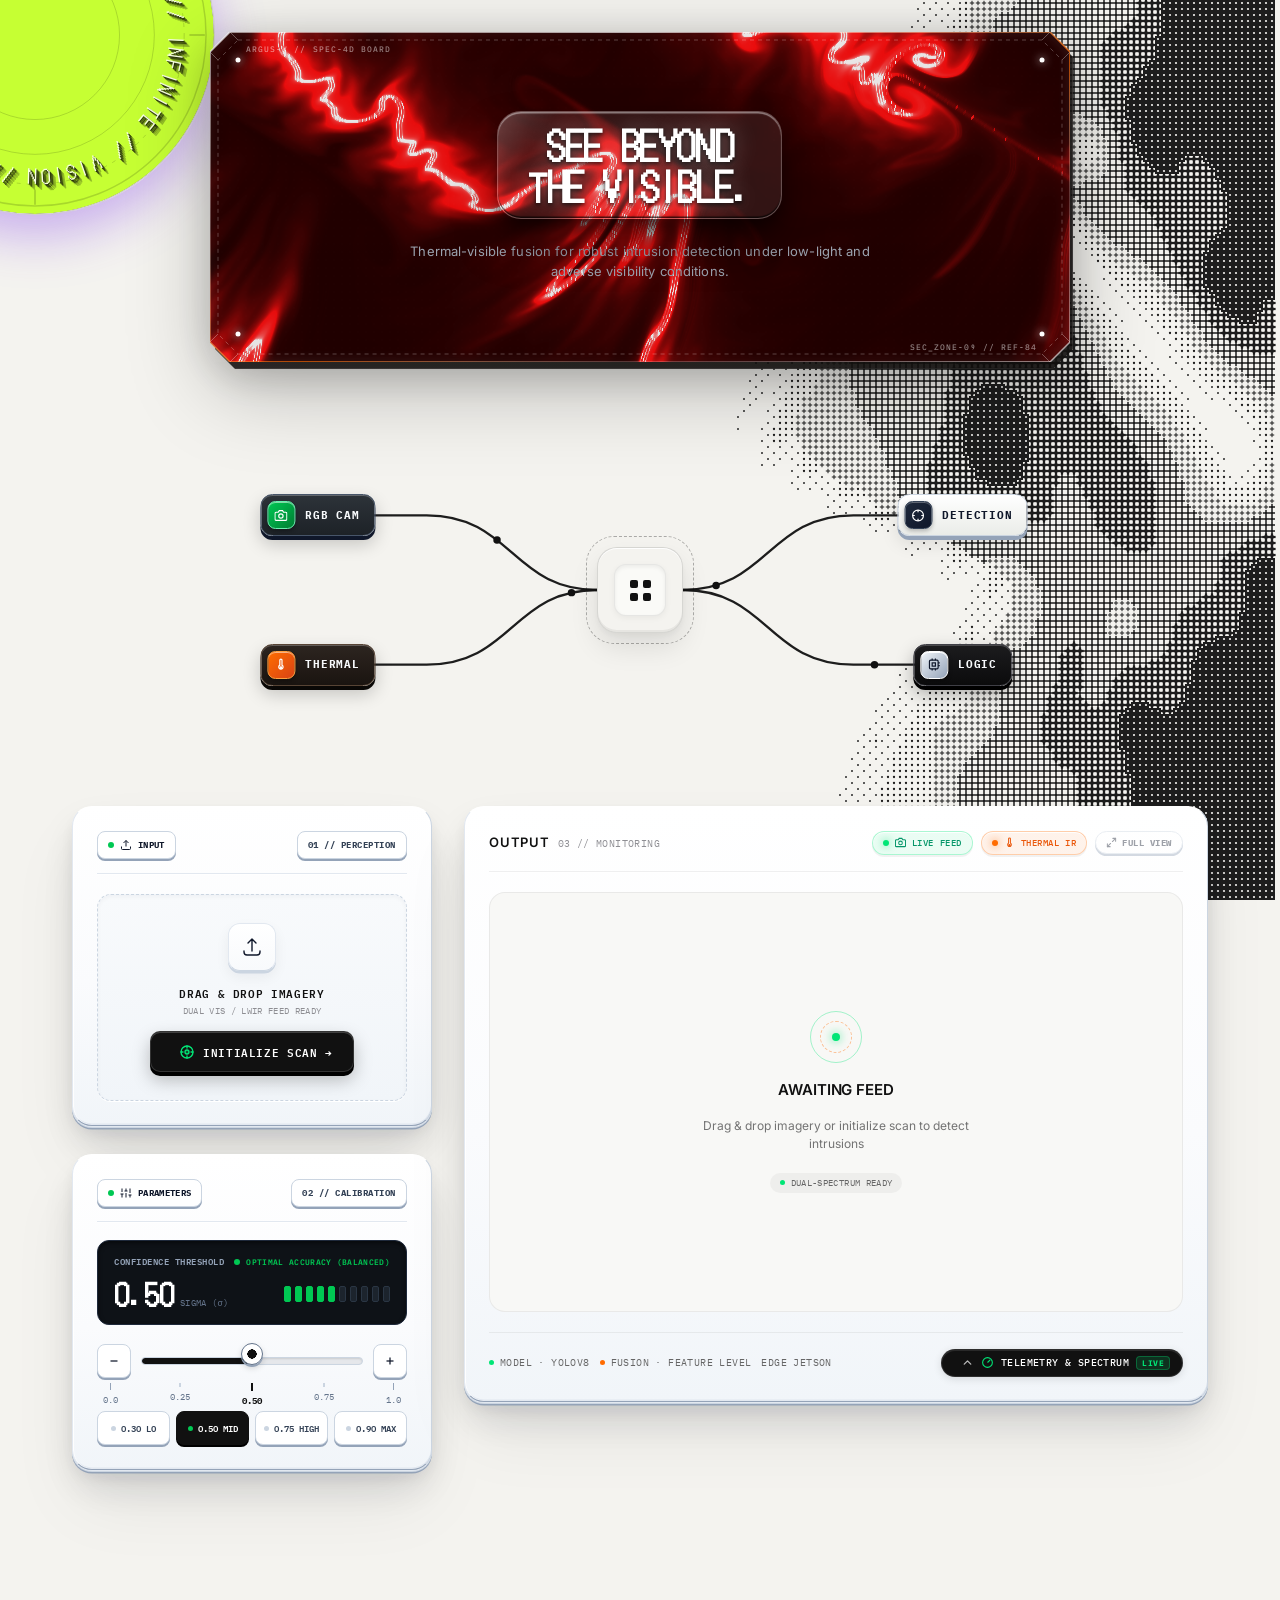
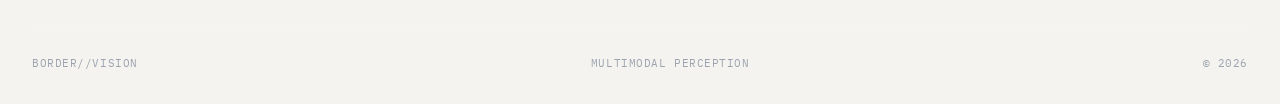
==== commit fd49915d: "fix(ui): remove sensor logs database link and gallery from main site" ====
--- a/src/inference/static/index.html
+++ b/src/inference/static/index.html
@@ -628,13 +628,6 @@
         <div class="footer-content tech-text text-muted">
             <span class="footer-brand">BORDER//VISION</span>
             <span class="footer-tagline">MULTIMODAL PERCEPTION</span>
-            <span class="footer-logs-wrap">
-                <a href="/gallery.html" class="footer-logs-btn">
-                    <svg viewBox="0 0 24 24" width="13" height="13" fill="none" stroke="currentColor" stroke-width="2"><ellipse cx="12" cy="5" rx="9" ry="3"></ellipse><path d="M21 12c0 1.66-4 3-9 3s-9-1.34-9-3"></path><path d="M3 5v14c0 1.66 4 3 9 3s9-1.34 9-3V5"></path></svg>
-                    <span class="logs-text-desktop">VIEW SENSOR LOGS (DATABASE)</span>
-                    <span class="logs-text-mobile">SENSOR LOGS</span>
-                </a>
-            </span>
             <span class="footer-copy">&copy; 2026</span>
         </div>
     </footer>
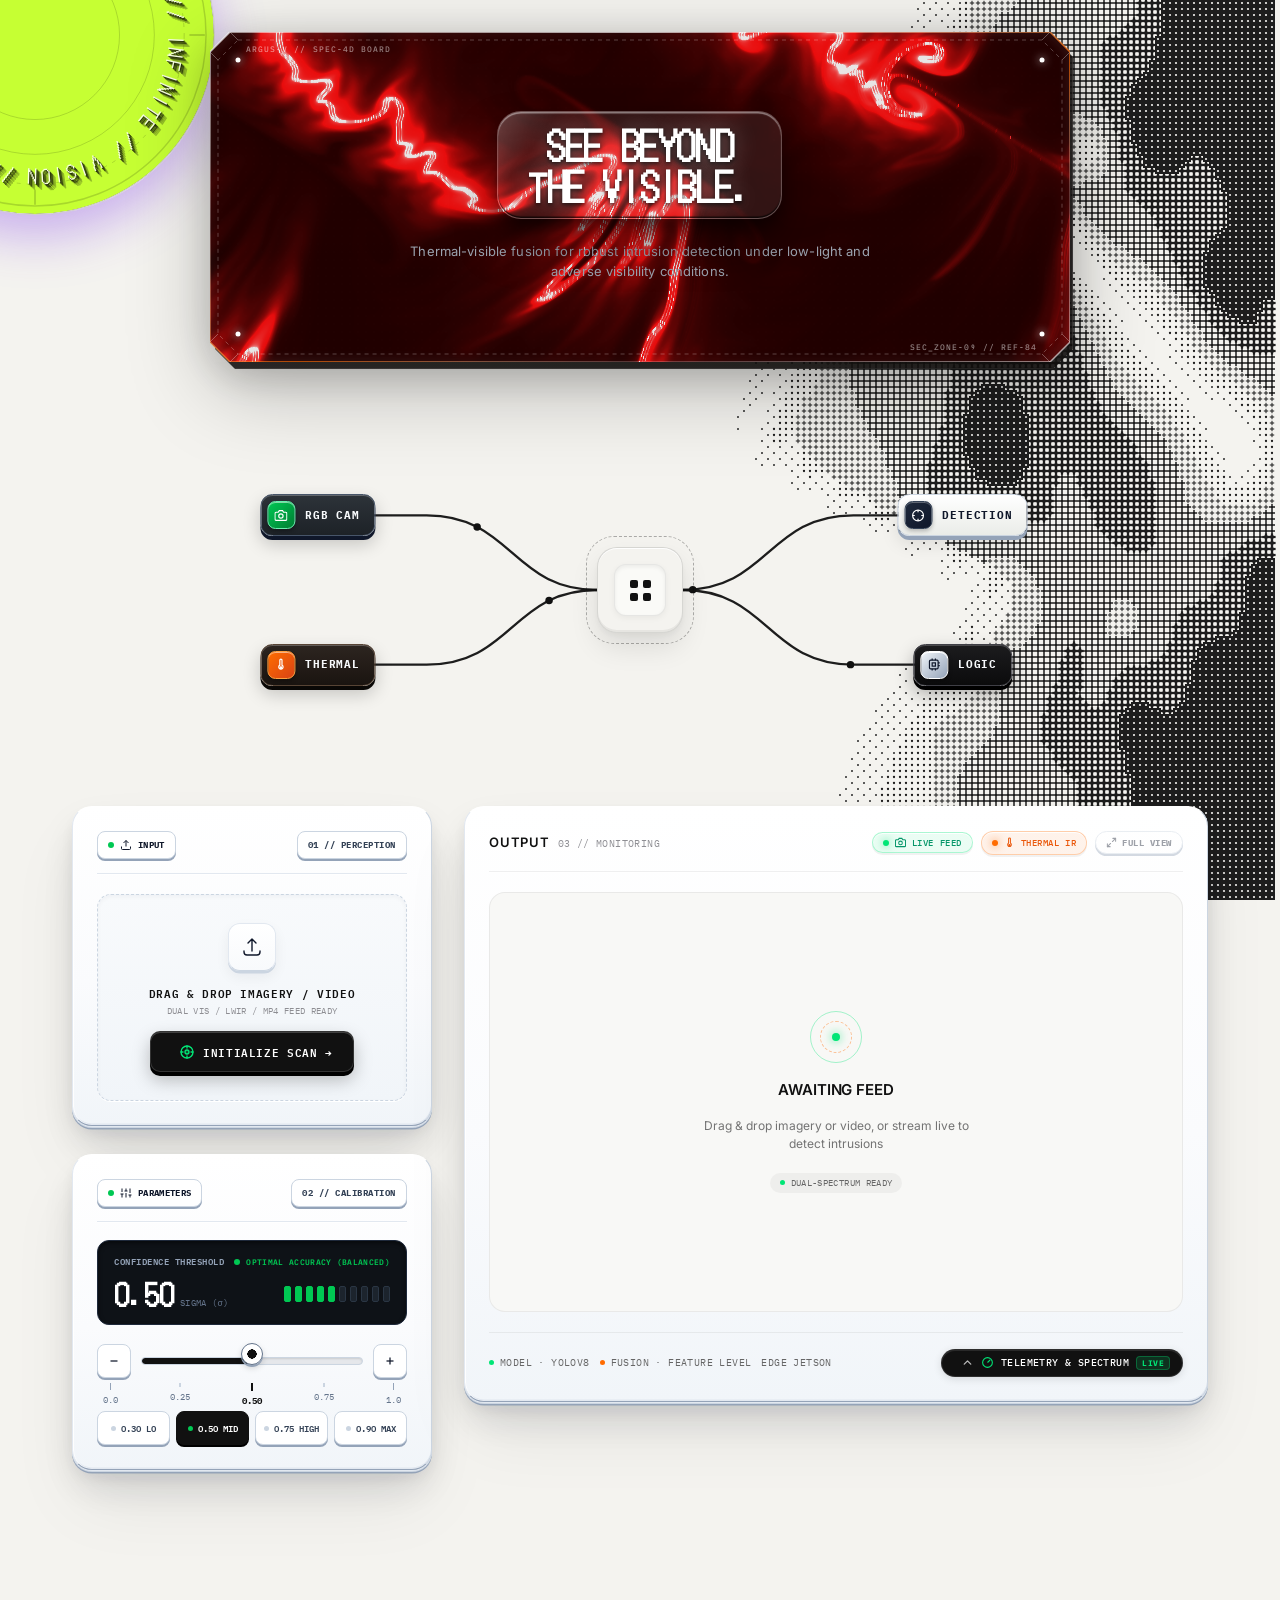
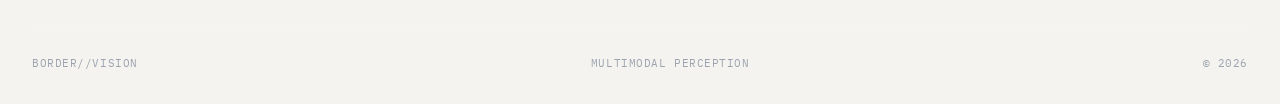
==== commit 3474ef43: "feat(video): add offline video processor, live MJPEG stream, and UI video upload" ====
--- a/src/inference/static/index.html
+++ b/src/inference/static/index.html
@@ -274,8 +274,8 @@
                             </svg>
                         </div>
                         <div class="upload-text-group">
-                            <p class="tech-text upload-heading">DRAG &amp; DROP IMAGERY</p>
-                            <span class="upload-subtext">DUAL VIS / LWIR FEED READY</span>
+                            <p class="tech-text upload-heading">DRAG &amp; DROP IMAGERY / VIDEO</p>
+                            <span class="upload-subtext">DUAL VIS / LWIR / MP4 FEED READY</span>
                         </div>
                         <button class="btn-scan-3d" id="scan-button" aria-label="Initialize Detection Scan">
                             <span class="btn-scan-beam"></span>
@@ -287,7 +287,7 @@
                             <span class="btn-text-desktop">INITIALIZE SCAN &rarr;</span>
                             <span class="btn-text-mobile">SCAN</span>
                         </button>
-                        <input type="file" id="file-input" class="hidden" accept="image/*">
+                        <input type="file" id="file-input" class="hidden" accept="image/*,video/mp4,video/quicktime,video/x-msvideo,.mp4,.mov,.avi">
                     </div>
                 </div>
 
@@ -422,12 +422,12 @@
                         </span>
                     </div>
                     <div class="apple-status-pills">
-                        <span class="apple-pill-green pill-3d">
+                        <button class="apple-pill-green pill-3d btn-live-pill" id="btn-live-stream-toggle" title="Toggle Live Video Stream (/video_feed)" aria-label="Toggle Live Video Stream">
                             <span class="pill-dot"></span>
                             <svg class="pill-icon" viewBox="0 0 24 24" width="11" height="11" fill="none" stroke="currentColor" stroke-width="2.2"><path d="M23 19a2 2 0 0 1-2 2H3a2 2 0 0 1-2-2V8a2 2 0 0 1 2-2h4l2-3h6l2 3h4a2 2 0 0 1 2 2z"></path><circle cx="12" cy="13" r="4"></circle></svg>
-                            <span class="pill-text-desktop">LIVE FEED</span>
+                            <span class="pill-text-desktop" id="live-stream-btn-text">LIVE FEED</span>
                             <span class="pill-text-mobile">LIVE</span>
-                        </span>
+                        </button>
                         <span class="apple-pill-orange pill-3d">
                             <span class="pill-dot"></span>
                             <svg class="pill-icon" viewBox="0 0 24 24" width="11" height="11" fill="none" stroke="currentColor" stroke-width="2.2"><path d="M14 4a2 2 0 0 0-4 0v9.17a4 4 0 1 0 4 0V4z"></path><circle cx="12" cy="18" r="1.5" fill="currentColor"></circle></svg>
@@ -473,9 +473,10 @@
 
                 <div class="display-panel" id="output-display-panel">
                     <img id="output-image" class="hidden" alt="Detection Output" title="Click to view full image">
+                    <video id="output-video" class="hidden" controls autoplay loop playsinline></video>
                     
                     <!-- Floating Expand Hint on Image Hover -->
-                    <button class="output-expand-hint" id="output-expand-hint" aria-label="Expand image to full view">
+                    <button class="output-expand-hint" id="output-expand-hint" aria-label="Expand media to full view">
                         <svg viewBox="0 0 24 24" width="13" height="13" fill="none" stroke="currentColor" stroke-width="2.2" stroke-linecap="round" stroke-linejoin="round">
                             <polyline points="15 3 21 3 21 9"></polyline>
                             <polyline points="9 21 3 21 3 15"></polyline>
@@ -493,7 +494,7 @@
                             <div class="icon-center-dot"></div>
                         </div>
                         <span class="apple-standby-title">AWAITING FEED</span>
-                        <p class="apple-standby-desc">Drag & drop imagery or initialize scan to detect intrusions</p>
+                        <p class="apple-standby-desc">Drag &amp; drop imagery or video, or stream live to detect intrusions</p>
                         <div class="apple-standby-tag">
                             <span class="tag-indicator"></span>
                             <span>DUAL-SPECTRUM READY</span>
--- a/src/inference/static/style.css
+++ b/src/inference/static/style.css
@@ -1572,7 +1572,7 @@
   gap: 8px;
 }
 
-/* Neon Green Pill */
+/* Neon Green Pill & Interactive Live Stream Toggle */
 .apple-pill-green {
   display: inline-flex;
   align-items: center;
@@ -1587,7 +1587,31 @@
   letter-spacing: 0.06em;
   color: #059669;
   text-transform: uppercase;
-  transition: all 0.3s ease;
+  transition: all 0.25s ease;
+}
+
+.apple-pill-green.btn-live-pill {
+  cursor: pointer;
+  user-select: none;
+  outline: none;
+}
+
+.apple-pill-green.btn-live-pill:hover {
+  background: rgba(0, 230, 118, 0.16);
+  border-color: rgba(0, 230, 118, 0.55);
+  transform: translateY(-1px);
+  box-shadow: 0 4px 12px rgba(0, 230, 118, 0.2);
+}
+
+.apple-pill-green.btn-live-pill:active {
+  transform: translateY(1px);
+}
+
+.apple-pill-green.btn-live-pill.is-streaming {
+  background: rgba(239, 68, 68, 0.14);
+  border-color: rgba(239, 68, 68, 0.6);
+  color: #DC2626;
+  box-shadow: 0 0 14px rgba(239, 68, 68, 0.35);
 }
 
 .apple-pill-green .pill-dot {
@@ -1597,6 +1621,17 @@
   background: #00E676;
   box-shadow: 0 0 8px rgba(0, 230, 118, 0.8);
   animation: pulseNeonGreen 2s infinite ease-in-out;
+}
+
+.apple-pill-green.btn-live-pill.is-streaming .pill-dot {
+  background: #EF4444;
+  box-shadow: 0 0 10px #EF4444;
+  animation: pulseNeonRed 1.2s infinite ease-in-out;
+}
+
+@keyframes pulseNeonRed {
+  0%, 100% { opacity: 1; transform: scale(1.15); }
+  50% { opacity: 0.35; transform: scale(0.8); }
 }
 
 /* Orange Pill */
@@ -1683,8 +1718,9 @@
   cursor: default;
 }
 
-/* Output Image */
-#output-image {
+/* Output Image & Video */
+#output-image,
+#output-video {
   position: absolute;
   inset: 0;
   width: 100%;
@@ -1693,10 +1729,14 @@
   max-height: 100%;
   object-fit: contain;
   object-position: center;
-  background: transparent;
+  background: #0A0D12;
   border-radius: 14px;
   z-index: 10;
   transition: opacity 0.4s ease;
+}
+
+#output-video {
+  outline: none;
 }
 
 /* Pixel Swap Canvas: Sits above viewport contents, 100% visible, non-blocking */
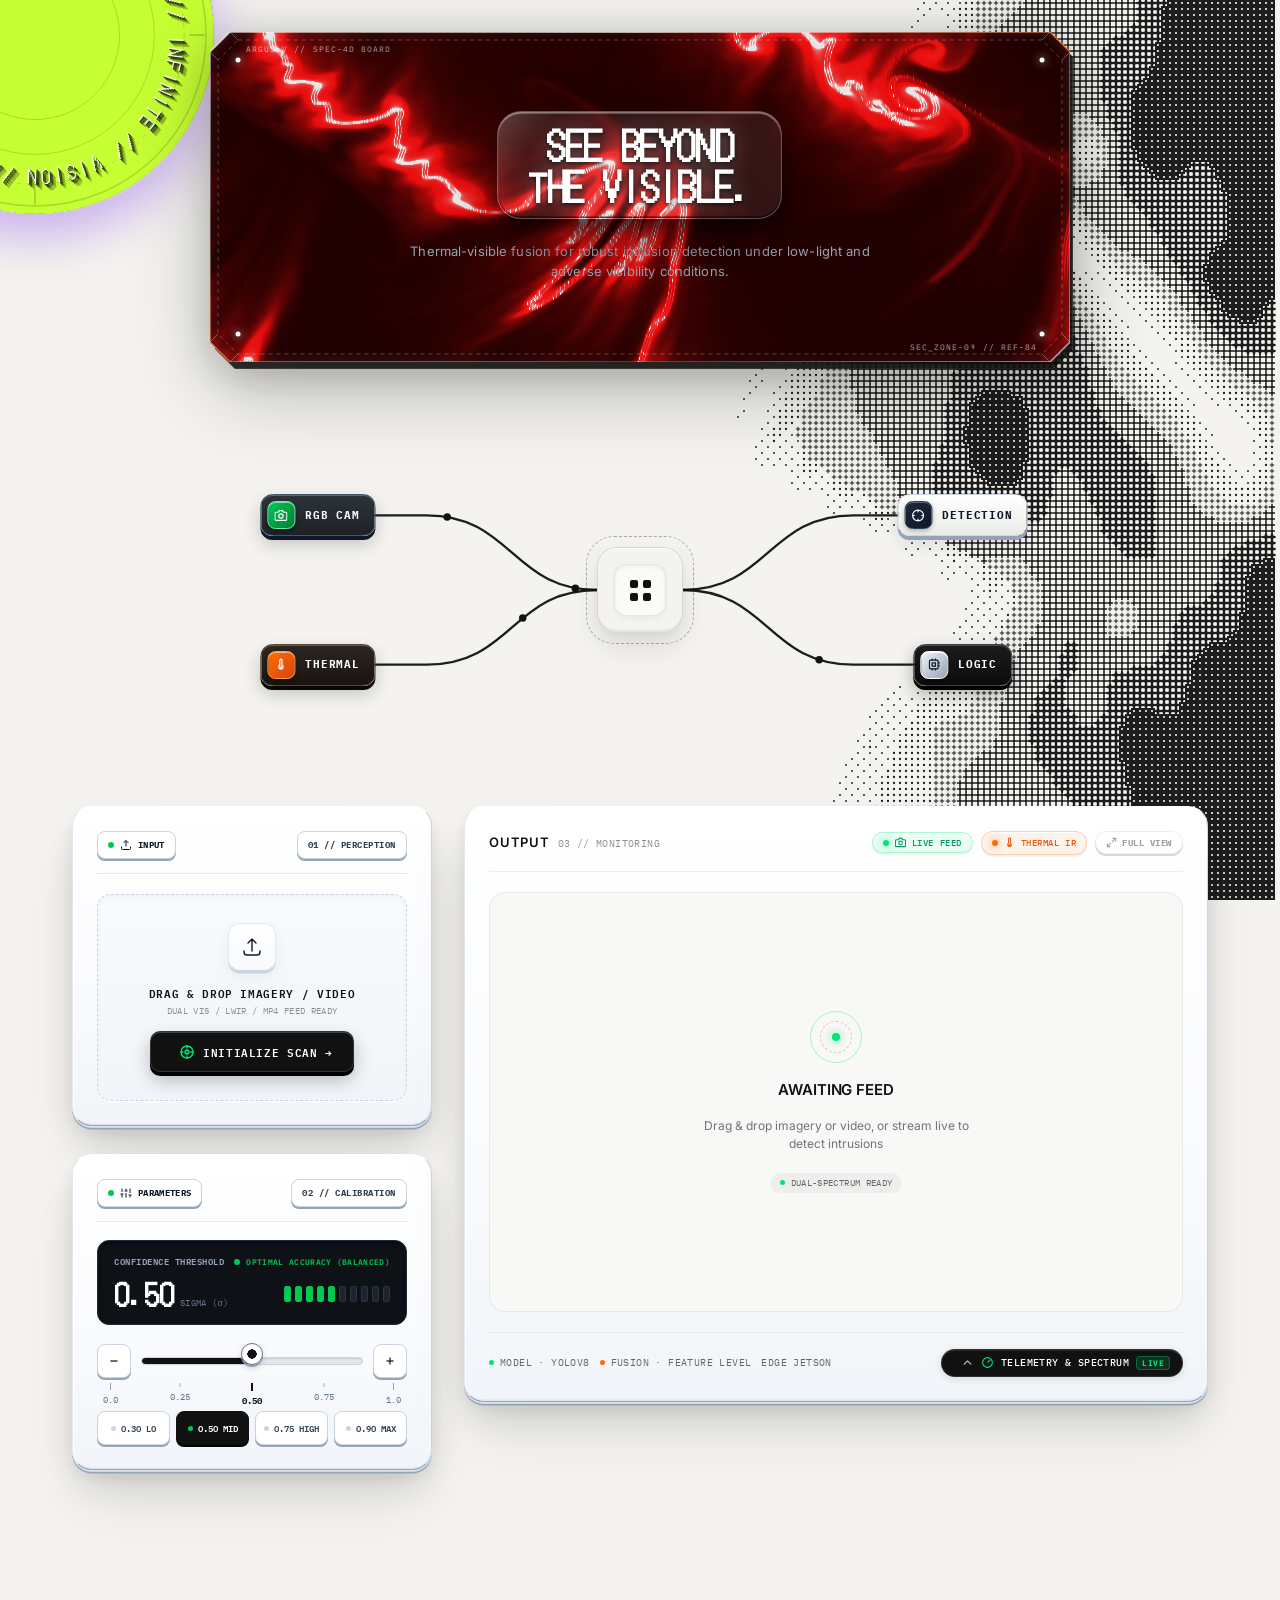
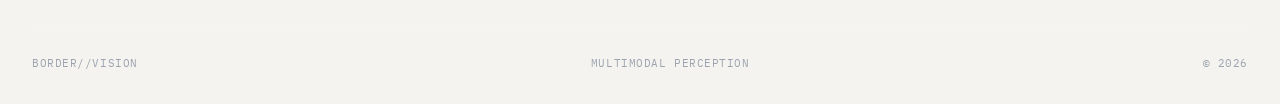
==== commit e1195f0b: "Fix video playback codec to H.264, add persistent track IDs, and fix fullview video modal" ====
--- a/src/inference/static/index.html
+++ b/src/inference/static/index.html
@@ -660,9 +660,10 @@
                 </button>
             </div>
 
-            <!-- 3D Image Chassis Frame -->
+            <!-- 3D Image & Video Chassis Frame -->
             <div class="fullview-image-chassis" id="fullviewImageChassis">
                 <img class="fullview-img" id="fullviewImg" src="" alt="Analyzed Detection Output Full View">
+                <video class="fullview-img hidden" id="fullviewVideo" controls autoplay loop playsinline></video>
                 <!-- Tactical Corner Brackets -->
                 <div class="fullview-corner-bracket tl"></div>
                 <div class="fullview-corner-bracket tr"></div>
--- a/src/inference/static/style.css
+++ b/src/inference/static/style.css
@@ -3279,6 +3279,11 @@
   -webkit-user-drag: none;
 }
 
+video.fullview-img {
+  background: #06080B;
+  outline: none;
+}
+
 /* Tactical Corner Brackets */
 .fullview-corner-bracket {
   position: absolute;
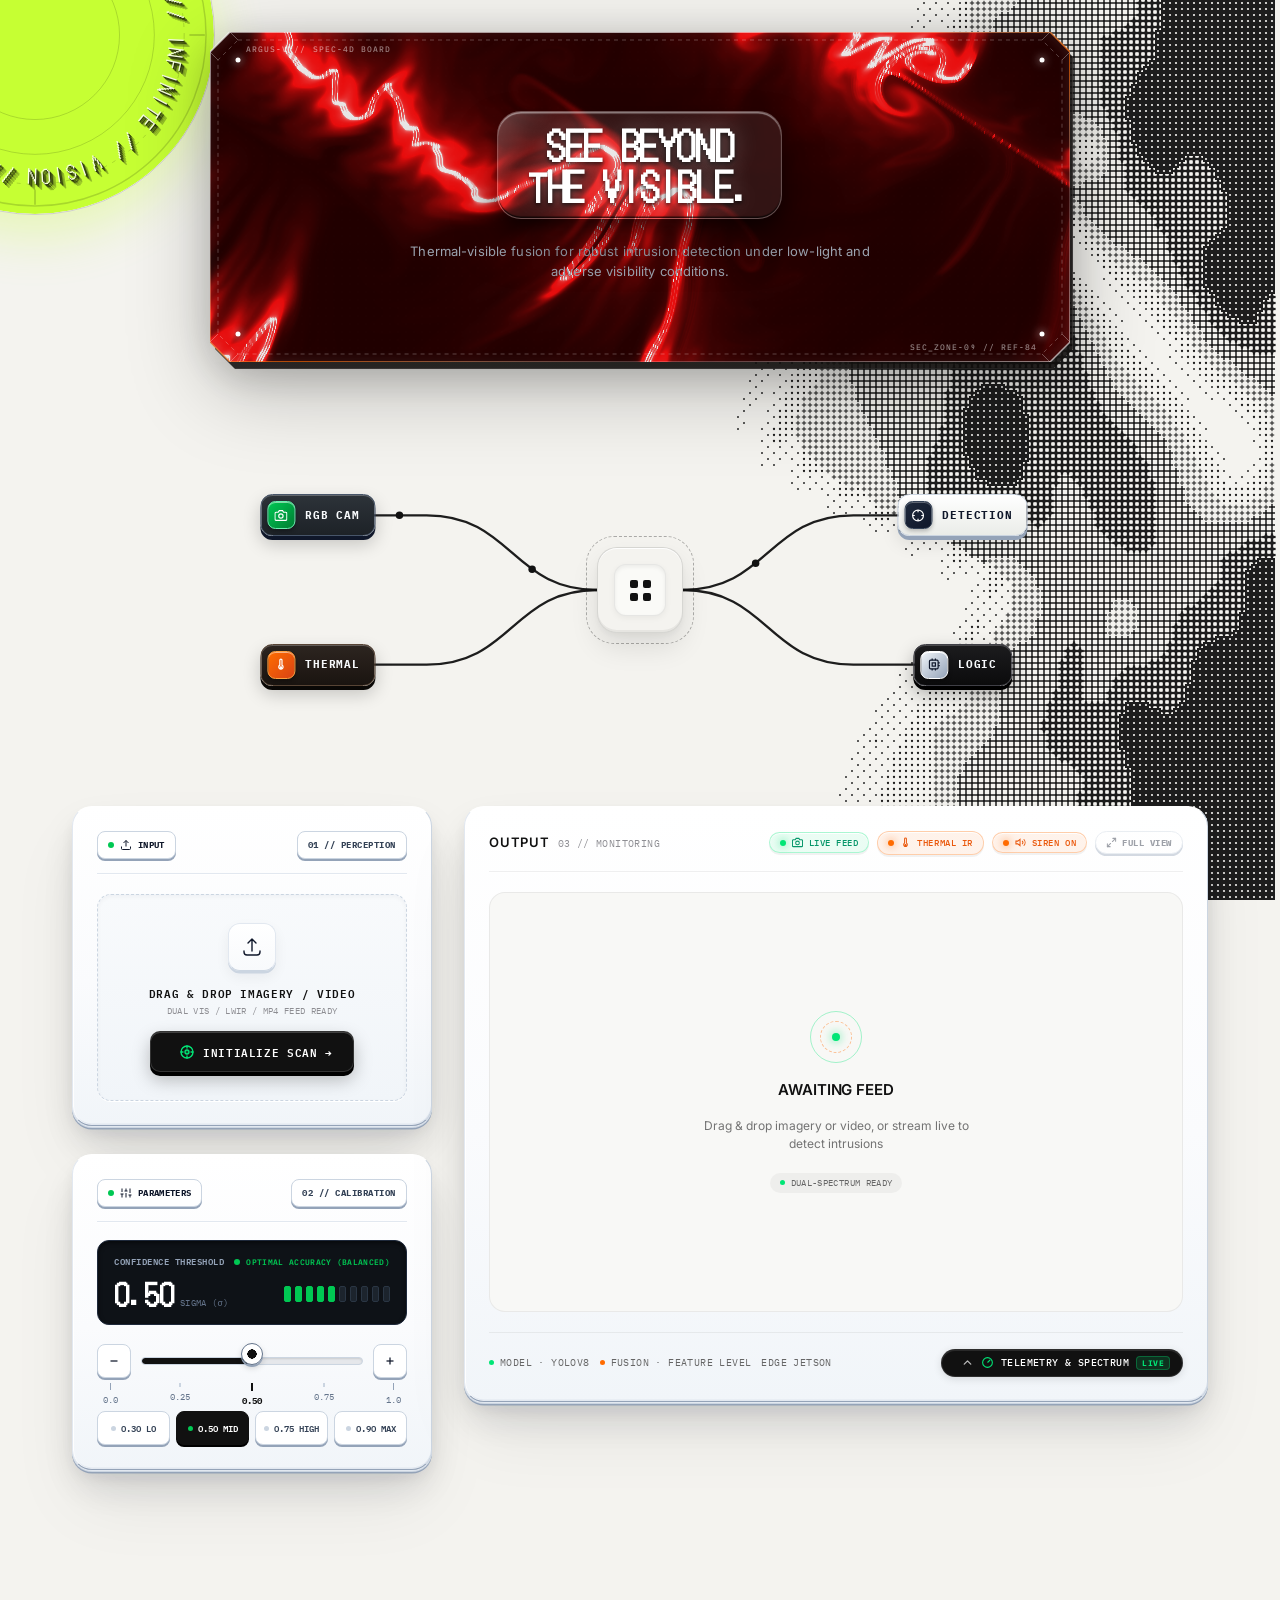
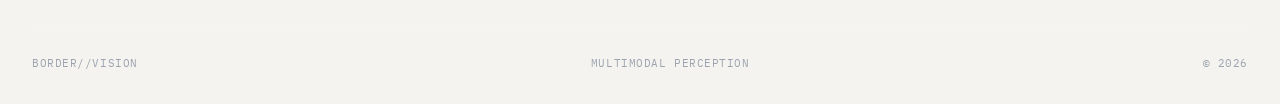
==== commit c95c2e14: "feat(dashboard): integrate tactical siren controls and forensic audit incident export API" ====
--- a/src/inference/static/index.html
+++ b/src/inference/static/index.html
@@ -434,6 +434,12 @@
                             <span class="pill-text-desktop">THERMAL IR</span>
                             <span class="pill-text-mobile">IR</span>
                         </span>
+                        <button class="apple-pill-orange pill-3d btn-alarm-toggle" id="btn-alarm-toggle" title="Toggle Tactical Audio Siren" aria-label="Toggle Tactical Audio Siren">
+                            <span class="pill-dot"></span>
+                            <svg class="pill-icon" viewBox="0 0 24 24" width="11" height="11" fill="none" stroke="currentColor" stroke-width="2.2"><polygon points="11 5 6 9 2 9 2 15 6 15 11 19 11 5"></polygon><path d="M19.07 4.93a10 10 0 0 1 0 14.14M15.54 8.46a5 5 0 0 1 0 7.07"></path></svg>
+                            <span class="pill-text-desktop" id="alarm-toggle-text">SIREN ON</span>
+                            <span class="pill-text-mobile">SIREN</span>
+                        </button>
                         <button class="apple-pill-fullview pill-3d" id="btn-fullview-trigger" title="Inspect Full View" aria-label="Open Full View">
                             <svg viewBox="0 0 24 24" width="11" height="11" fill="none" stroke="currentColor" stroke-width="2.2" stroke-linecap="round" stroke-linejoin="round">
                                 <polyline points="15 3 21 3 21 9"></polyline>
@@ -694,6 +700,7 @@
     <script src="components/glass-surface/glass-surface.js?v=1"></script>
     <script src="components/liquid-chrome/liquid-chrome.js?v=2"></script>
     <script src="components/cross-dither/cross-dither.js?v=5"></script>
+    <script src="tactical-audio.js?v=1"></script>
     <script src="app.js?v=118"></script>
 </body>
 </html>
--- a/src/inference/static/style.css
+++ b/src/inference/static/style.css
@@ -1659,6 +1659,24 @@
   background: #FF6B00;
   box-shadow: 0 0 8px rgba(255, 107, 0, 0.8);
   animation: pulseNeonOrange 2s infinite ease-in-out;
+}
+
+.btn-alarm-toggle {
+  cursor: pointer;
+}
+.btn-alarm-toggle:hover {
+  background: rgba(255, 107, 0, 0.16);
+  border-color: rgba(255, 107, 0, 0.45);
+}
+.btn-alarm-toggle.is-muted {
+  background: rgba(140, 140, 140, 0.08);
+  border-color: rgba(140, 140, 140, 0.25);
+  color: #8E8E93;
+}
+.btn-alarm-toggle.is-muted .pill-dot {
+  background: #8E8E93;
+  box-shadow: none;
+  animation: none;
 }
 
 @keyframes pulseNeonGreen {
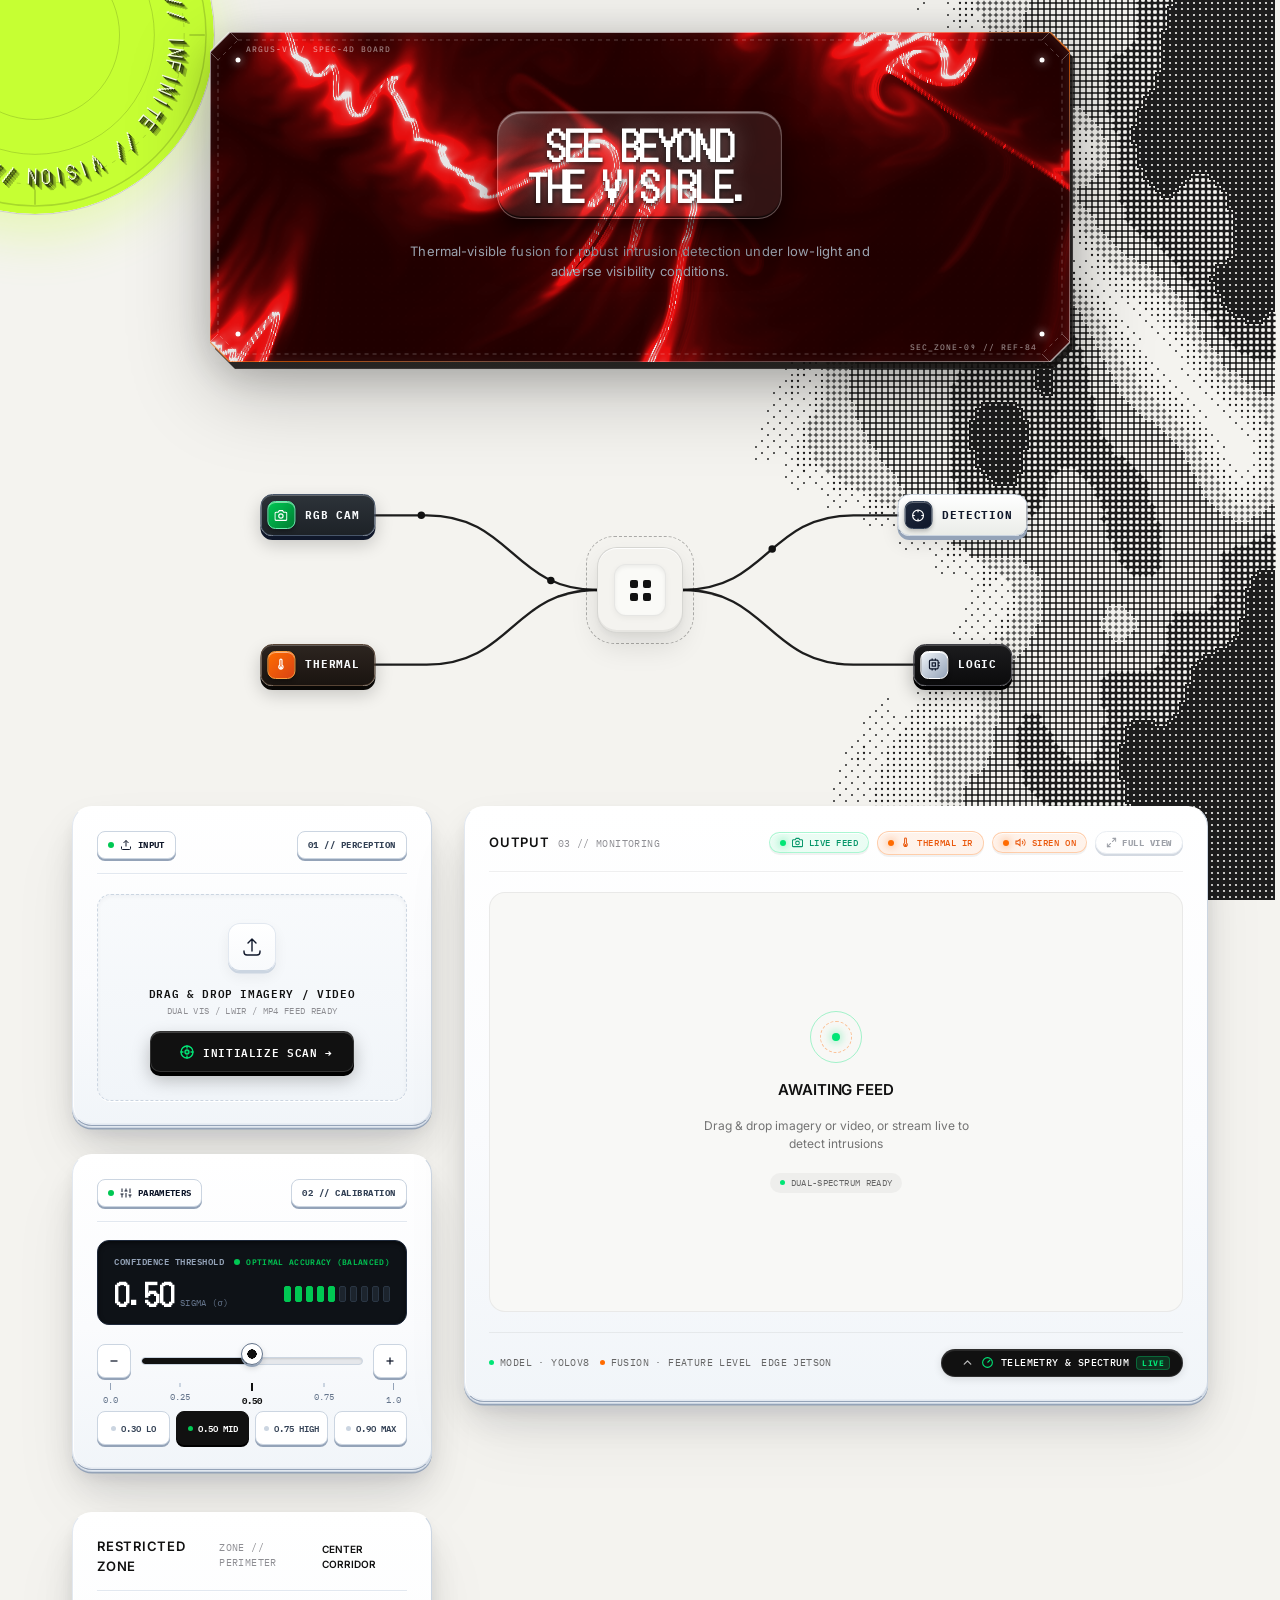
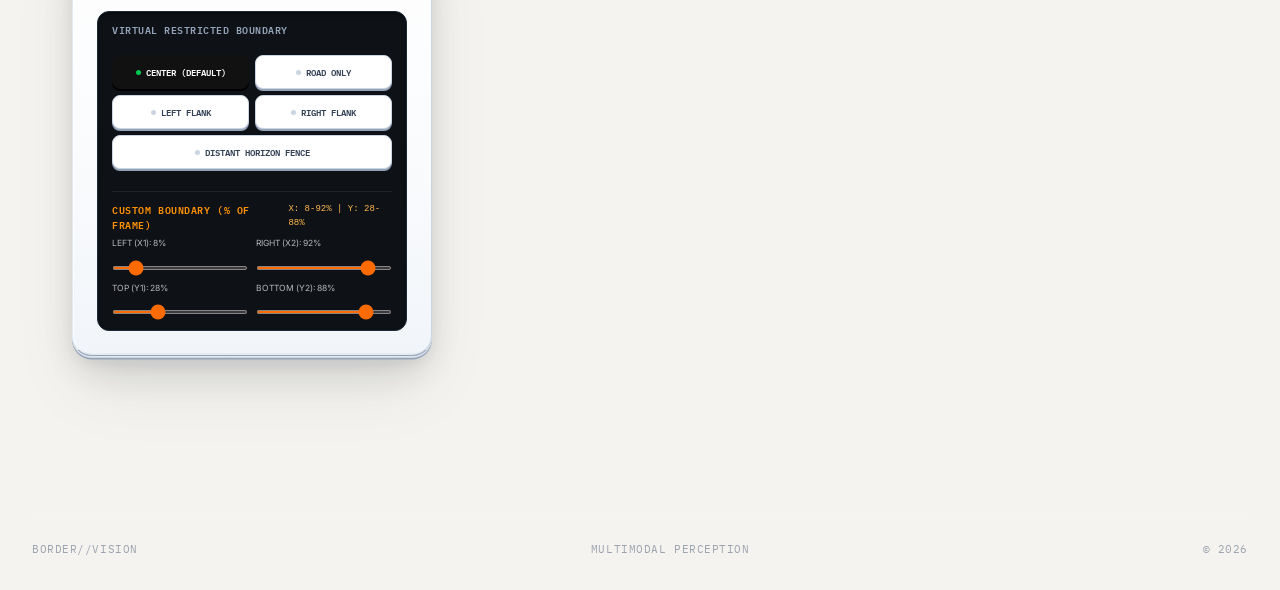
==== commit cb368fb2: "feat: add comprehensive docs, interactive ROI positioning, and fix intrusion alert matching & dossie" ====
--- a/src/inference/static/index.html
+++ b/src/inference/static/index.html
@@ -403,6 +403,83 @@
                         </div>
                     </div>
                 </div>
+
+                <!-- Parameter Card 02B: Restricted Perimeter Zone Selector -->
+                <div class="data-card parameter-card card-3d-console" id="roi-control-card" style="margin-top: 14px;">
+                    <div class="card-3d-corner tl"></div>
+                    <div class="card-3d-corner tr"></div>
+                    <div class="card-3d-corner bl"></div>
+                    <div class="card-3d-corner br"></div>
+                    <div class="card-header">
+                        <div class="apple-header-title">
+                            <span class="title-text">RESTRICTED ZONE</span>
+                            <span class="index-tag">
+                                <span class="tag-desktop">ZONE // PERIMETER</span>
+                                <span class="tag-mobile">ROI</span>
+                            </span>
+                        </div>
+                        <div class="apple-status-pills">
+                            <span class="apple-pill-blue" id="roi-status-badge" style="font-size: 10px; font-weight: 600;">CENTER CORRIDOR</span>
+                        </div>
+                    </div>
+                    <div class="param-hud-screen" style="padding: 10px 14px;">
+                        <span class="hud-screen-label" style="font-size: 10px; letter-spacing: 0.05em;">VIRTUAL RESTRICTED BOUNDARY</span>
+                        <div class="param-preset-group roi-preset-group" style="display: grid; grid-template-columns: repeat(2, 1fr); gap: 6px; margin-top: 8px;">
+                            <button type="button" class="btn-preset-3d is-active" data-roi="default">
+                                <span class="preset-led"></span>
+                                <span>CENTER (DEFAULT)</span>
+                            </button>
+                            <button type="button" class="btn-preset-3d" data-roi="road_bottom">
+                                <span class="preset-led"></span>
+                                <span>ROAD ONLY</span>
+                            </button>
+                            <button type="button" class="btn-preset-3d" data-roi="left_flank">
+                                <span class="preset-led"></span>
+                                <span>LEFT FLANK</span>
+                            </button>
+                            <button type="button" class="btn-preset-3d" data-roi="right_flank">
+                                <span class="preset-led"></span>
+                                <span>RIGHT FLANK</span>
+                            </button>
+                            <button type="button" class="btn-preset-3d" data-roi="horizon" style="grid-column: span 2;">
+                                <span class="preset-led"></span>
+                                <span>DISTANT HORIZON FENCE</span>
+                            </button>
+                        </div>
+
+                        <!-- Interactive Custom Sliders Positioning -->
+                        <div class="roi-custom-sliders" style="margin-top: 12px; border-top: 1px solid rgba(255, 255, 255, 0.08); padding-top: 10px;">
+                            <div style="display: flex; justify-content: space-between; align-items: center; margin-bottom: 6px;">
+                                <span class="hud-screen-label" style="font-size: 9.5px; margin: 0; color: #ff9100;">CUSTOM BOUNDARY (% OF FRAME)</span>
+                                <span id="roi-coords-preview" style="font-family: 'JetBrains Mono', monospace; font-size: 9px; color: #ffb74d;">X: 8-92% | Y: 28-88%</span>
+                            </div>
+                            
+                            <!-- X-Axis (Left & Right) -->
+                            <div style="display: grid; grid-template-columns: 1fr 1fr; gap: 8px; margin-bottom: 6px;">
+                                <div>
+                                    <label style="font-size: 8.5px; color: rgba(255,255,255,0.7); display: block; margin-bottom: 2px;">LEFT (X1): <span id="roi-left-val">8</span>%</label>
+                                    <input type="range" id="roi-slider-left" min="0" max="60" step="2" value="8" style="width: 100%; accent-color: #ff6b00; height: 4px; cursor: pointer;">
+                                </div>
+                                <div>
+                                    <label style="font-size: 8.5px; color: rgba(255,255,255,0.7); display: block; margin-bottom: 2px;">RIGHT (X2): <span id="roi-right-val">92</span>%</label>
+                                    <input type="range" id="roi-slider-right" min="40" max="100" step="2" value="92" style="width: 100%; accent-color: #ff6b00; height: 4px; cursor: pointer;">
+                                </div>
+                            </div>
+
+                            <!-- Y-Axis (Top & Bottom) -->
+                            <div style="display: grid; grid-template-columns: 1fr 1fr; gap: 8px;">
+                                <div>
+                                    <label style="font-size: 8.5px; color: rgba(255,255,255,0.7); display: block; margin-bottom: 2px;">TOP (Y1): <span id="roi-top-val">28</span>%</label>
+                                    <input type="range" id="roi-slider-top" min="5" max="80" step="2" value="28" style="width: 100%; accent-color: #ff6b00; height: 4px; cursor: pointer;">
+                                </div>
+                                <div>
+                                    <label style="font-size: 8.5px; color: rgba(255,255,255,0.7); display: block; margin-bottom: 2px;">BOTTOM (Y2): <span id="roi-bottom-val">88</span>%</label>
+                                    <input type="range" id="roi-slider-bottom" min="20" max="100" step="2" value="88" style="width: 100%; accent-color: #ff6b00; height: 4px; cursor: pointer;">
+                                </div>
+                            </div>
+                        </div>
+                    </div>
+                </div>
             </div>
 
             <!-- Output Display Card: 3D Master Monitoring Console -->
@@ -456,6 +533,24 @@
                 <div id="alert-banner" class="alert-minimal hidden">
                     <span class="alert-dot"></span>
                     <span id="alert-text" class="tech-text">INTRUSION DETECTED</span>
+                    <button id="btn-toggle-intrusion-details" type="button" style="display: none; margin-left: 10px; background: rgba(255, 107, 0, 0.15); border: 1px solid rgba(255, 107, 0, 0.5); color: #EA580C; font-family: 'JetBrains Mono', monospace; font-size: 9.5px; padding: 2px 8px; border-radius: 999px; cursor: pointer; text-transform: uppercase; font-weight: 700; align-items: center; gap: 4px; transition: all 0.2s ease;">
+                        <span id="intrusion-btn-label">VIEW DETAILS</span>
+                        <svg id="intrusion-btn-icon" viewBox="0 0 24 24" width="10" height="10" fill="none" stroke="currentColor" stroke-width="2.5" style="transition: transform 0.2s ease;"><path d="M6 9l6 6 6-6"></path></svg>
+                    </button>
+                </div>
+
+                <!-- Collapsible Intrusion Details Dossier (Hidden by default) -->
+                <div id="intrusion-details-drawer" class="hidden" style="margin-top: -6px; margin-bottom: 14px; background: rgba(18, 10, 14, 0.88); backdrop-filter: blur(20px); -webkit-backdrop-filter: blur(20px); border: 1px solid rgba(255, 59, 48, 0.35); border-radius: 8px; padding: 12px 14px; color: #fff; box-shadow: 0 10px 30px rgba(0, 0, 0, 0.45);">
+                    <div style="display: flex; justify-content: space-between; align-items: center; margin-bottom: 8px; border-bottom: 1px solid rgba(255, 59, 48, 0.2); padding-bottom: 6px;">
+                        <div style="display: flex; align-items: center; gap: 6px;">
+                            <span style="display: inline-block; width: 7px; height: 7px; border-radius: 50%; background: #ff3b30; box-shadow: 0 0 8px #ff3b30;"></span>
+                            <span style="font-family: 'JetBrains Mono', monospace; font-size: 10.5px; font-weight: 700; color: #ff7b72; letter-spacing: 0.06em;">INTRUSION TARGET DOSSIER</span>
+                        </div>
+                        <span id="intrusion-summary-badge" style="font-family: 'JetBrains Mono', monospace; font-size: 9.5px; color: rgba(255, 255, 255, 0.85); background: rgba(255, 59, 48, 0.25); border: 1px solid rgba(255, 59, 48, 0.4); padding: 2px 7px; border-radius: 3px; font-weight: 600;">0 TARGETS</span>
+                    </div>
+                    <div id="intrusion-items-list" style="display: grid; grid-template-columns: repeat(auto-fill, minmax(170px, 1fr)); gap: 8px; max-height: 200px; overflow-y: auto; padding-right: 4px;">
+                        <!-- Dynamically populated intrusion cards -->
+                    </div>
                 </div>
 
                 <!-- Tactical Defense Error & Exception HUD Banner -->
@@ -701,6 +796,6 @@
     <script src="components/liquid-chrome/liquid-chrome.js?v=2"></script>
     <script src="components/cross-dither/cross-dither.js?v=5"></script>
     <script src="tactical-audio.js?v=1"></script>
-    <script src="app.js?v=118"></script>
+    <script src="app.js?v=125"></script>
 </body>
 </html>
